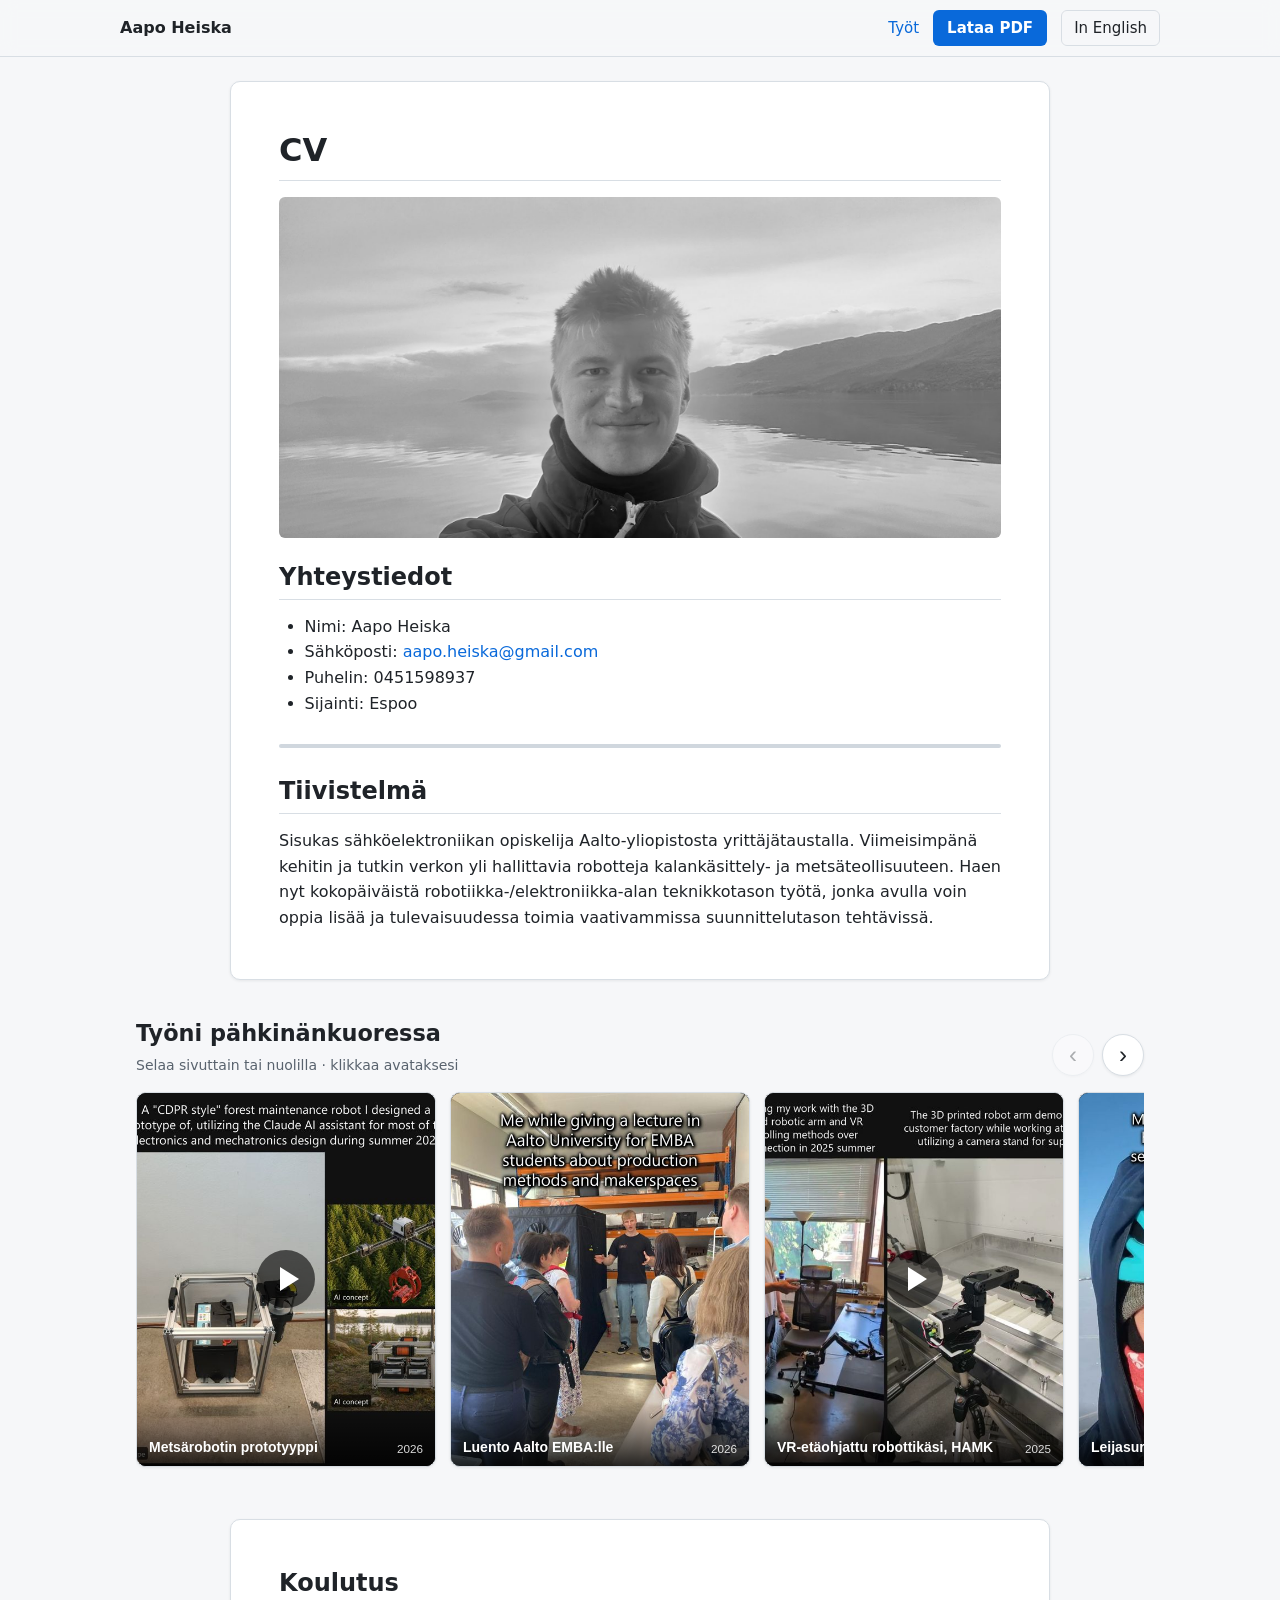
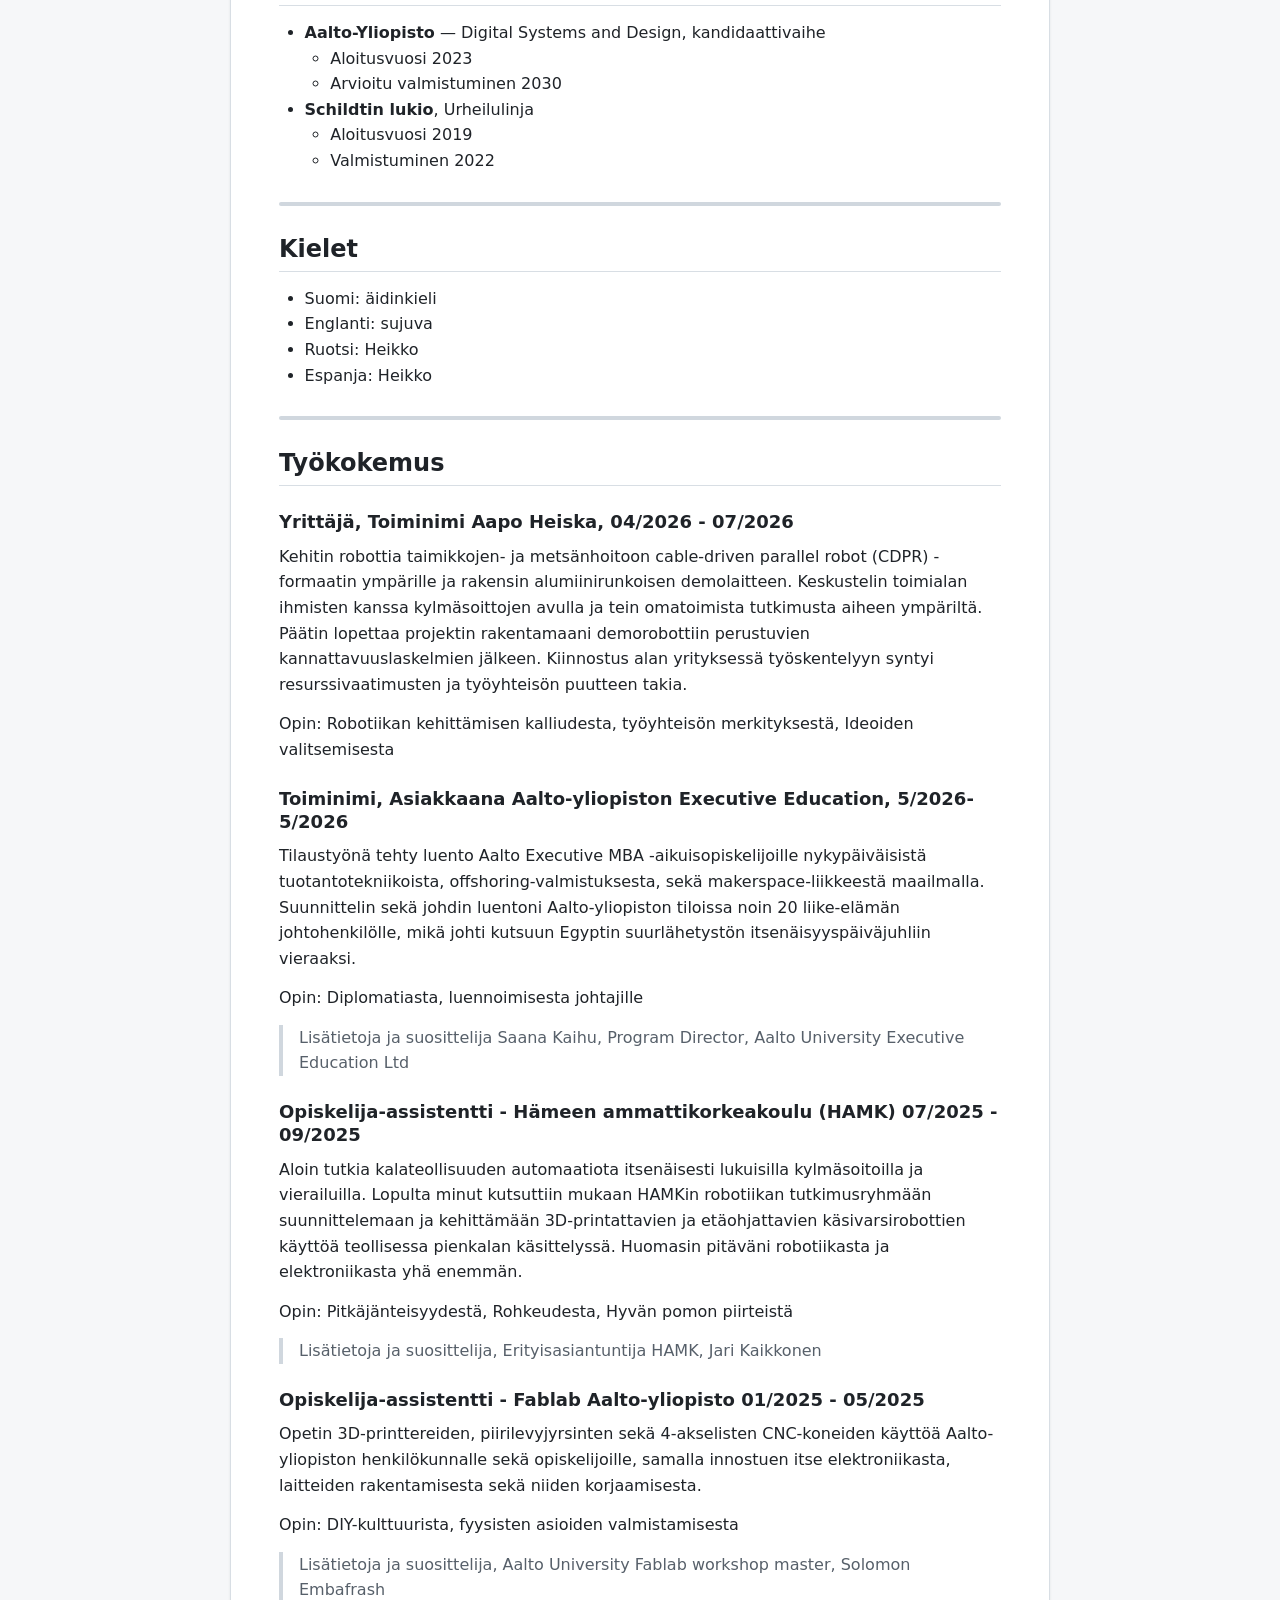
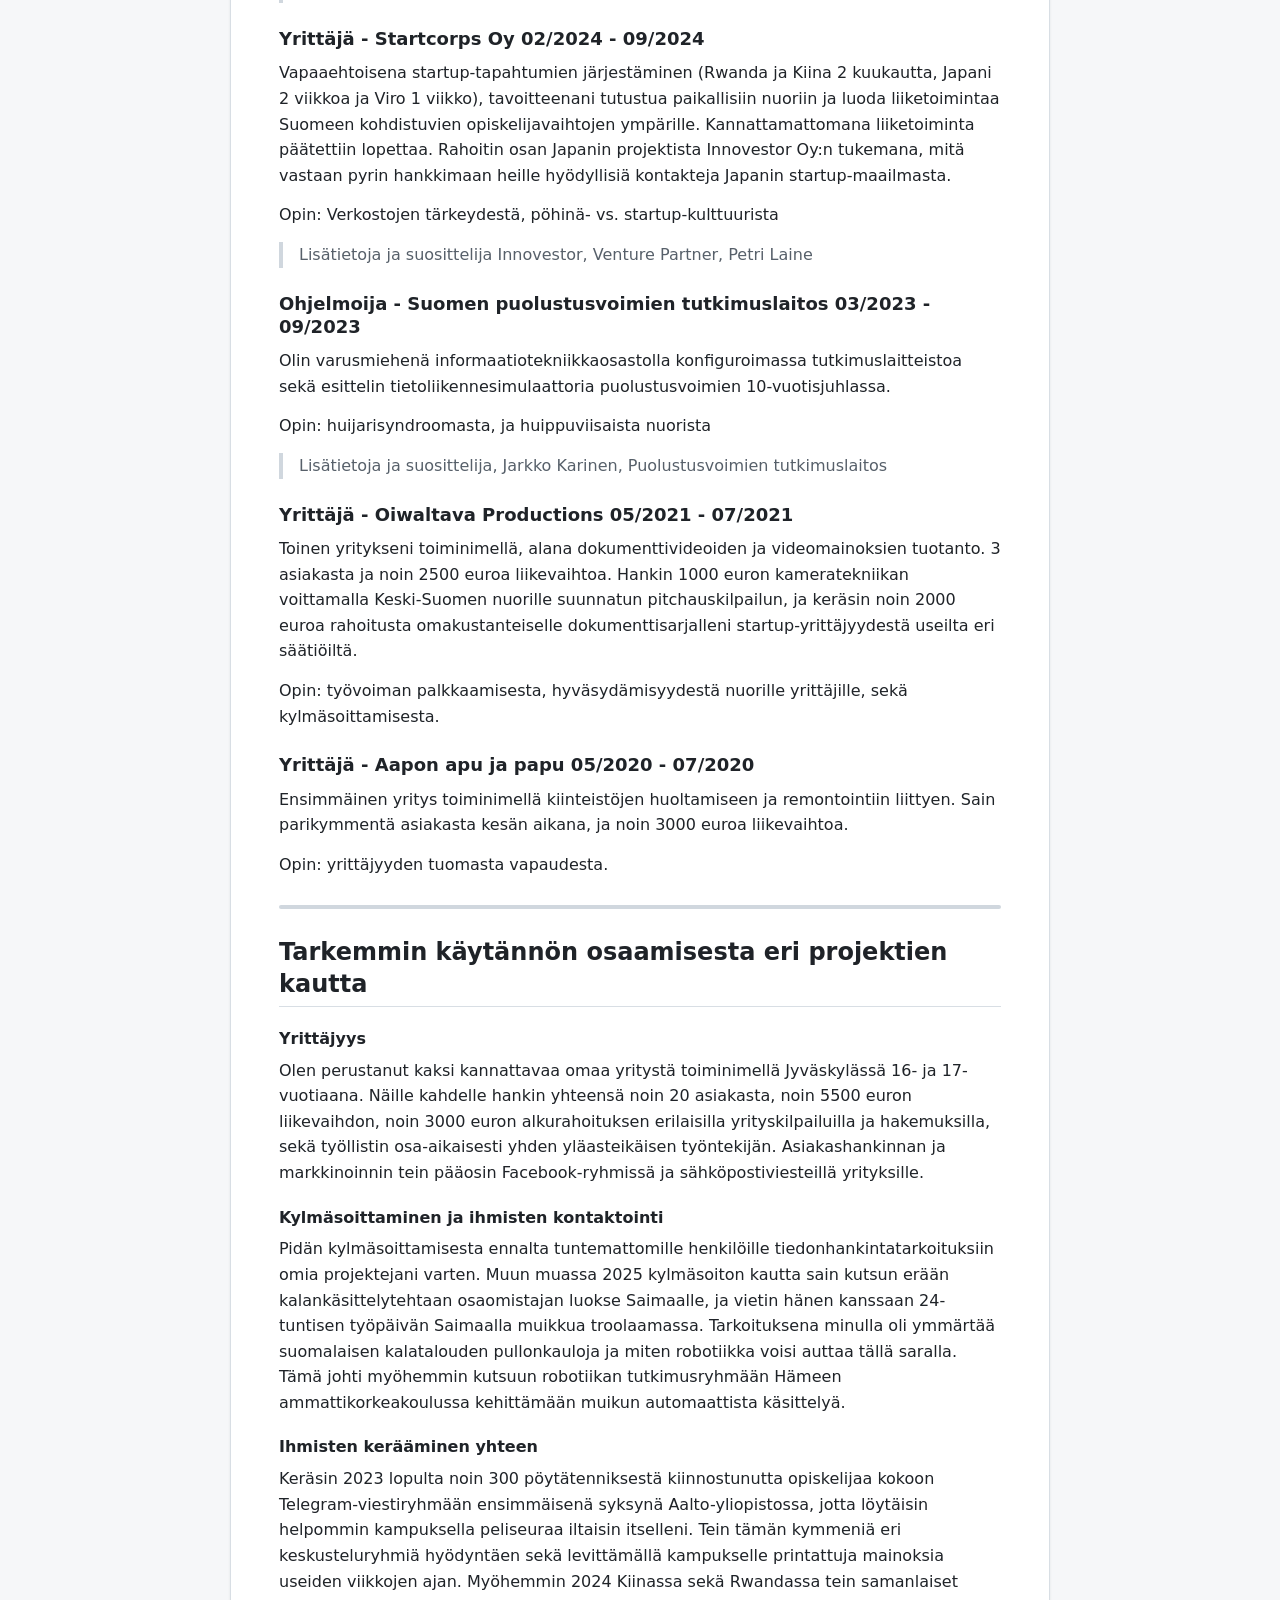
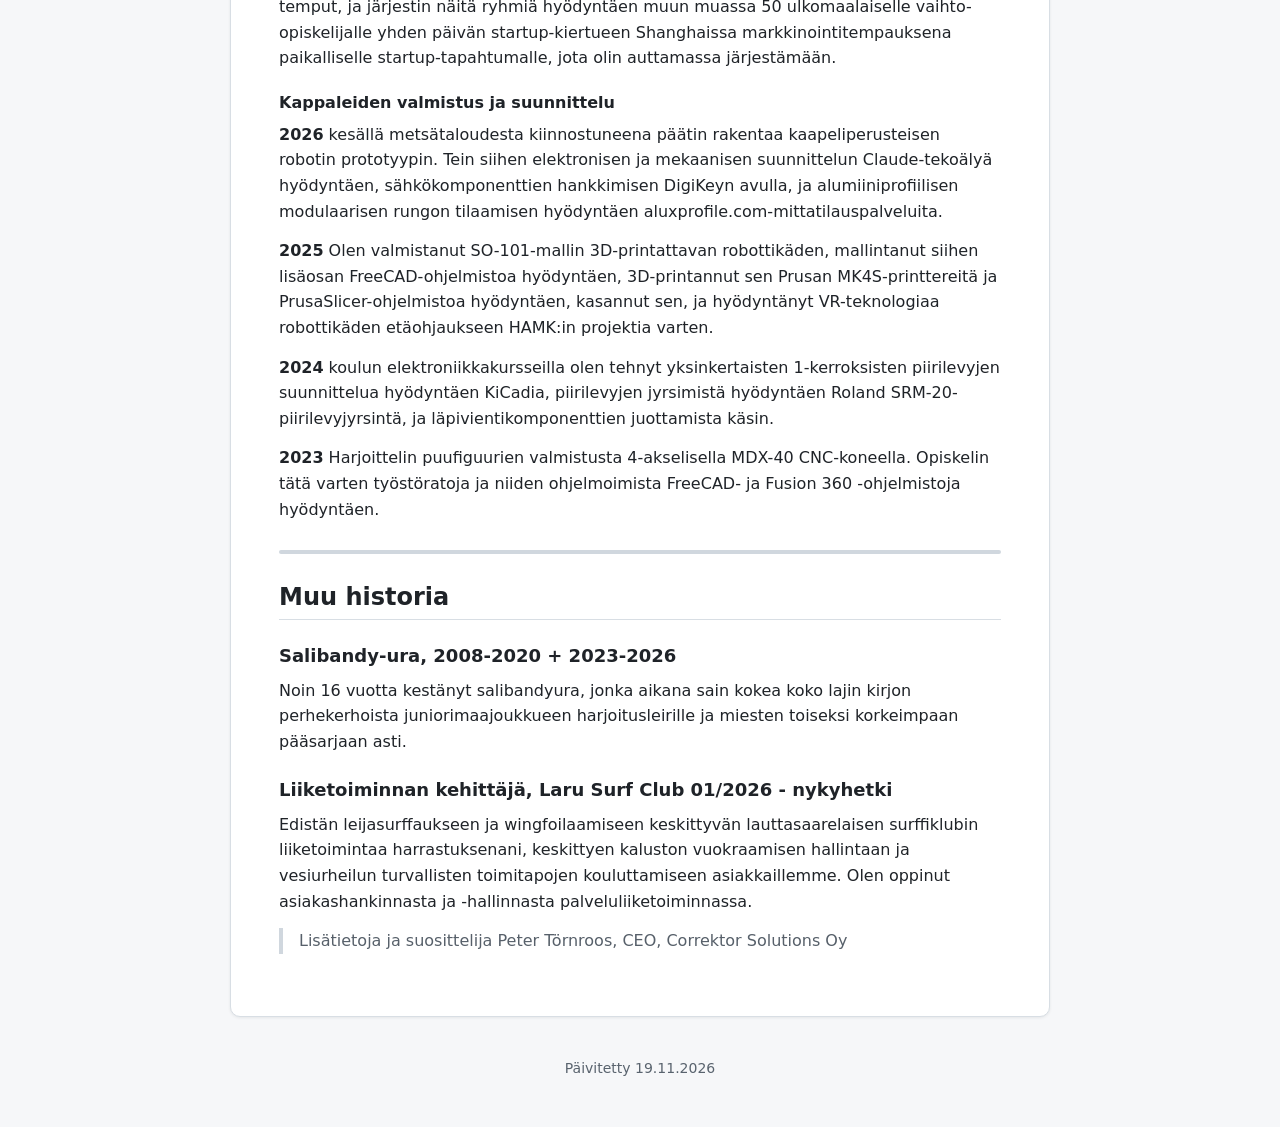
==== fi.html @ 1ff534ab "Update CV 2026-11-19 10:09" ====
<!doctype html>
<html lang="fi">
<head>
<meta charset="utf-8">
<meta name="viewport" content="width=device-width, initial-scale=1">
<title>Aapo Heiska — CV</title>
<meta name="description" content="Sisukas sähköelektroniikan opiskelija Aalto-yliopistosta yrittäjätaustalla. Viimeisimpänä kehitin ja tutkin verkon yli hallittavia robotteja kalankäsittely- ja metsäteollisuuteen. Haen nyt kokopäiväistä robotiikka-/elektroniikka-alan teknikkotason työtä, jonka avulla voin oppia lisää ja tulevaisuudessa toimia vaativammissa suunnittelutason tehtävissä.">
<link rel="alternate" hreflang="en" href="index.html">
<style>:root {
  --bg: #f6f7f9; --paper: #ffffff; --ink: #1f2328; --muted: #59636e; --line: #d8dee4;
  --rule: #d0d7de; --accent: #0969da; --accent-ink: #ffffff; --quote: #57606a; --shadow: 0 1px 3px rgba(31,35,40,.08);
  color-scheme: light;
}
* { box-sizing: border-box; }
html { scroll-behavior: smooth; scroll-padding-top: 72px; }
body { margin: 0; background: var(--bg); color: var(--ink); font: 16px/1.6 "Segoe UI", system-ui, -apple-system, Roboto, "Open Sans", sans-serif; }
a { color: var(--accent); text-decoration: none; }
a:hover { text-decoration: underline; }
.muted { color: var(--muted); }

/* ---------- top bar */
.topbar { position: sticky; top: 0; z-index: 10; display: flex; align-items: center; justify-content: space-between; gap: 12px;
  padding: 10px max(16px, calc((100% - 1040px) / 2)); background: color-mix(in srgb, var(--bg) 88%, transparent);
  backdrop-filter: blur(8px); border-bottom: 1px solid var(--line); }
.brand { font-weight: 600; color: var(--ink); white-space: nowrap; }
.topbar nav { display: flex; align-items: center; gap: 14px; font-size: 15px; }
.button { background: var(--accent); color: var(--accent-ink); padding: 6px 14px; border-radius: 6px; font-weight: 600; white-space: nowrap; }
.button:hover { text-decoration: none; filter: brightness(1.08); }
.lang { border: 1px solid var(--line); padding: 5px 12px; border-radius: 6px; color: var(--ink); white-space: nowrap; }

main { max-width: 1040px; margin: 0 auto; padding: 24px 16px 48px; }

/* ---------- CV card (computer) */
.cv { max-width: 820px; margin: 0 auto; background: var(--paper); border: 1px solid var(--line); border-radius: 10px;
  padding: clamp(20px, 5vw, 48px); box-shadow: var(--shadow); }
.cv h1, .cv h2, .cv h3, .cv h4 { font-weight: 600; line-height: 1.3; }
.cv h1 { font-size: 2rem; margin: 0 0 16px; padding-bottom: 8px; border-bottom: 1px solid var(--line); }
.cv h2 { font-size: 1.5rem; margin: 24px 0 14px; padding-bottom: 6px; border-bottom: 1px solid var(--line); }
.cv h2:first-child { margin-top: 0; }
.cv h3 { font-size: 1.125rem; margin: 24px 0 10px; }
.cv h4 { font-size: 1rem; margin: 22px 0 8px; }
.cv p { margin: 0 0 14px; }
.cv > p:last-child { margin-bottom: 0; }
.cv hr { border: 0; height: 4px; background: var(--rule); margin: 28px 0; border-radius: 2px; }
.cv ul, .acc ul { margin: 0 0 14px; padding-left: 1.6em; }
.cv ul ul, .acc ul ul { list-style: circle; margin: 0; }
.cv blockquote, .acc blockquote { margin: 0 0 14px; padding: 0 1em; color: var(--quote); border-left: 4px solid var(--rule); }
.portrait { width: 100%; height: auto; display: block; border-radius: 6px; margin: 8px 0 20px; }

/* ---------- work strip */
.work { margin: 36px 0; }
.work-head { display: flex; align-items: flex-end; justify-content: space-between; gap: 12px; margin-bottom: 14px; }
.work h2 { margin: 0; font-size: 1.4rem; font-weight: 600; }
.work-head p { margin: 2px 0 0; font-size: 14px; }
.strip-arrows { display: flex; gap: 8px; }
.strip-arrows button { width: 42px; height: 42px; border-radius: 50%; border: 1px solid var(--line); background: var(--paper);
  color: var(--ink); font-size: 24px; line-height: 1; cursor: pointer; box-shadow: var(--shadow); }
.strip-arrows button:hover:not(:disabled) { border-color: var(--accent); color: var(--accent); }
.strip-arrows button:disabled { opacity: .35; cursor: default; }
.strip { list-style: none; margin: 0; padding: 2px 2px 16px; display: grid; grid-auto-flow: column; grid-auto-columns: 300px;
  gap: 14px; overflow-x: auto; scroll-snap-type: x mandatory; scroll-behavior: smooth; overscroll-behavior-x: contain; scrollbar-width: thin; }
.strip li { scroll-snap-align: start; }
.card { position: relative; display: block; width: 100%; aspect-ratio: 4 / 5; padding: 0; border: 1px solid var(--line); border-radius: 10px;
  overflow: hidden; background: #111; cursor: zoom-in; box-shadow: var(--shadow); }
.card img { width: 100%; height: 100%; object-fit: cover; object-position: center 35%; display: block; transition: transform .3s ease; }
.card:hover img { transform: scale(1.03); }
.card:focus-visible { outline: 3px solid var(--accent); outline-offset: 2px; }
.cap { position: absolute; left: 0; right: 0; bottom: 0; padding: 36px 12px 10px; display: flex; justify-content: space-between; align-items: flex-end;
  gap: 8px; color: #fff; text-align: left; font-size: 14px; line-height: 1.3; background: linear-gradient(transparent, rgba(0,0,0,.82)); }
.cap small { opacity: .85; white-space: nowrap; }
.play { position: absolute; left: 50%; top: 50%; width: 58px; height: 58px; margin: -29px 0 0 -29px; border-radius: 50%; background: rgba(0,0,0,.6); }
.play::after { content: ""; position: absolute; left: 23px; top: 17px; border-style: solid; border-width: 12px 0 12px 19px;
  border-color: transparent transparent transparent #fff; }

/* ---------- phone profile + accordions */
.profile { background: var(--paper); border: 1px solid var(--line); border-radius: 12px; padding: 18px; box-shadow: var(--shadow);
  display: grid; grid-template-columns: 84px 1fr; column-gap: 14px; align-items: center; }
.avatar { width: 84px; height: 84px; border-radius: 50%; object-fit: cover; object-position: 50% 40%; }
.profile h1 { font-size: 1.45rem; margin: 0; font-weight: 600; line-height: 1.2; }
.role { color: var(--muted); font-size: 14px; margin-top: 2px; }
.profile p { grid-column: 1 / -1; margin: 14px 0 0; font-size: 15px; }
.profile ul { grid-column: 1 / -1; list-style: none; padding: 12px 0 0; margin: 14px 0 0; border-top: 1px solid var(--line); font-size: 14px; }
.profile li { margin: 3px 0; }
.fullcv h2 { font-size: 1.4rem; font-weight: 600; margin: 0 0 12px; }
details { background: var(--paper); border: 1px solid var(--line); border-radius: 10px; margin-bottom: 10px; }
summary { cursor: pointer; padding: 14px 16px; font-weight: 600; font-size: 1.05rem; }
.acc { padding: 0 16px 6px; }
.acc h3 { font-size: 1rem; margin: 18px 0 8px; font-weight: 600; line-height: 1.35; }
.acc h4 { font-size: 1rem; margin: 16px 0 6px; font-weight: 600; }
.acc p { margin: 0 0 12px; }

.only-mobile, .hint-mobile { display: none; }
footer { text-align: center; margin-top: 40px; font-size: 14px; }

/* ---------- viewer */
dialog#viewer { width: 100vw; height: 100dvh; max-width: none; max-height: none; margin: 0; padding: 0; border: 0; background: rgba(8,10,12,.95); color: #fff; overflow: hidden; }
dialog#viewer::backdrop { background: rgba(8,10,12,.95); }
.v-top { position: absolute; top: 0; left: 0; right: 0; height: 56px; display: flex; align-items: center; justify-content: space-between; padding: 0 12px 0 20px; }
.v-count { font-size: 14px; opacity: .8; font-variant-numeric: tabular-nums; }
.v-close { width: 44px; height: 44px; border: 0; border-radius: 50%; background: rgba(255,255,255,.12); color: #fff; font-size: 28px; cursor: pointer; }
.v-close:hover { background: rgba(255,255,255,.25); }
.v-stage { position: absolute; top: 56px; bottom: 84px; left: 150px; right: 150px; display: flex; align-items: center; justify-content: center; }
.v-stage img, .v-stage video { max-width: 100%; max-height: 100%; object-fit: contain; border-radius: 4px; animation: fade .2s ease; }
@keyframes fade { from { opacity: 0; } }
.composite { display: flex; flex-direction: column; background: #111; gap: 0.5%; padding: 0.5%; border-radius: 4px; animation: fade .2s ease; }
.c-header { width: 100%; height: auto; display: block; flex: none; }
.c-body { flex: 1; min-height: 0; display: flex; gap: 0.6%; }
.c-col { display: flex; flex-direction: column; gap: 0.6%; min-width: 0; }
.c-cell { position: relative; min-height: 0; display: flex; flex-direction: column; background: #000; overflow: hidden; }
.c-cap { position: absolute; z-index: 2; left: 0; top: 0; max-width: 100%; padding: .3em .6em; font-size: .85em; line-height: 1.3;
  color: #fff; background: rgba(0,0,0,.65); border-bottom-right-radius: 6px; pointer-events: none; }
.c-media { flex: 1; min-height: 0; width: 100%; height: 100%; object-fit: contain; display: block; }
.v-stage .composite img, .v-stage .composite video { max-width: none; max-height: none; border-radius: 0; animation: none; }
.c-yt { position: relative; overflow: hidden; }
/* the 16:9 player is scaled to cover the whole cell (sizes set in site.js) */
.c-yt iframe, .c-yt > div { position: absolute; left: 50%; top: 50%; transform: translate(-50%, -50%); border: 0; }
.v-nav { position: absolute; top: 50%; transform: translateY(-50%); width: 112px; padding: 6px; border: 1px solid rgba(255,255,255,.18);
  border-radius: 12px; background: rgba(255,255,255,.06); color: #fff; cursor: pointer; display: flex; flex-direction: column; align-items: center; gap: 8px;
  transition: background .15s, border-color .15s, transform .15s; }
.v-nav:hover, .v-nav.flash { background: rgba(255,255,255,.18); border-color: rgba(255,255,255,.5); }
.v-nav.flash { transform: translateY(-50%) scale(1.06); }
.v-prev { left: 18px; } .v-next { right: 18px; }
.v-nav img { width: 100px; height: 72px; object-fit: cover; border-radius: 7px; opacity: .75; }
.v-key { display: inline-grid; place-items: center; min-width: 36px; height: 30px; padding: 0 8px; border-radius: 6px; font-size: 18px;
  background: rgba(255,255,255,.14); border: 1px solid rgba(255,255,255,.35); border-bottom-width: 3px; }
.v-next:not(.seen) .v-key { animation: nudge 1.4s ease-in-out 3; }
@keyframes nudge { 50% { transform: translateX(5px); } }
.v-bottom { position: absolute; left: 0; right: 0; bottom: 0; height: 84px; display: flex; flex-direction: column; align-items: center; justify-content: center; gap: 4px; padding: 0 16px; text-align: center; }
.v-title { font-weight: 600; }
.v-hint { font-size: 13px; opacity: .7; }
.v-hint .swipe { display: none; }

/* ---------- phone */
@media (max-width: 860px) {
  .only-desktop, .hint-desktop, .strip-arrows, .nav-work { display: none; }
  .only-mobile { display: block; }
  .profile.only-mobile { display: grid; }
  .hint-mobile { display: block; }
  main { padding-top: 16px; }
  .work { margin: 24px 0 28px; }
  .strip { grid-auto-columns: 76%; gap: 10px; margin: 0 -16px; padding: 2px 16px 14px; scroll-padding: 0 16px; }
  .v-stage { left: 8px; right: 8px; top: 56px; bottom: 110px; }
  .v-nav { top: auto; bottom: 58px; transform: none; width: auto; flex-direction: row; padding: 4px; border-radius: 10px; }
  .v-nav.flash { transform: scale(1.06); }
  .v-nav img { display: none; }
  .v-prev { left: calc(50% - 64px); } .v-next { right: calc(50% - 64px); left: auto; }
  .v-bottom { height: 56px; }
  .v-hint .keys { display: none; }
  .v-hint .swipe { display: inline; }
}
@media (max-width: 400px) {
  .brand { font-size: 15px; }
  .topbar nav { gap: 8px; font-size: 14px; }
  .button, .lang { padding: 5px 10px; }
}
</style>
</head>
<body>
<header class="topbar">
  <a class="brand" href="#top">Aapo Heiska</a>
  <nav>
    <a class="nav-work" href="#work">Työt</a>
    <a class="button" href="pdf/cv-fi.pdf">Lataa PDF</a>
    <a class="lang" href="index.html" hreflang="en">In English</a>
  </nav>
</header>
<main id="top">
  <article class="cv only-desktop">
<h1 id="cv">CV</h1>
<img class="portrait" src="media/portrait.jpg" alt="Aapo Heiska">
<h2 id="yhteystiedot">Yhteystiedot</h2>
<ul><li>Nimi: Aapo Heiska</li><li>Sähköposti: <a href="mailto:aapo.heiska@gmail.com">aapo.heiska@gmail.com</a></li><li>Puhelin: 0451598937</li><li>Sijainti: Espoo</li></ul>
<hr>
<h2 id="tiivistelm">Tiivistelmä</h2>
<p>Sisukas sähköelektroniikan opiskelija Aalto-yliopistosta yrittäjätaustalla. Viimeisimpänä kehitin ja tutkin verkon yli hallittavia robotteja kalankäsittely- ja metsäteollisuuteen. Haen nyt kokopäiväistä robotiikka-/elektroniikka-alan teknikkotason työtä, jonka avulla voin oppia lisää ja tulevaisuudessa toimia vaativammissa suunnittelutason tehtävissä.</p>

  </article>
  <aside class="profile only-mobile">
    <img class="avatar" src="media/portrait.jpg" alt="Aapo Heiska">
    <div><h1>Aapo Heiska</h1><div class="role">Elektroniikka & robotiikka · Aalto-yliopisto</div></div>
    <p>Sisukas sähköelektroniikan opiskelija Aalto-yliopistosta yrittäjätaustalla. Viimeisimpänä kehitin ja tutkin verkon yli hallittavia robotteja kalankäsittely- ja metsäteollisuuteen. Haen nyt kokopäiväistä robotiikka-/elektroniikka-alan teknikkotason työtä, jonka avulla voin oppia lisää ja tulevaisuudessa toimia vaativammissa suunnittelutason tehtävissä.</p>
    <ul><li>Nimi: Aapo Heiska</li><li>Sähköposti: <a href="mailto:aapo.heiska@gmail.com">aapo.heiska@gmail.com</a></li><li>Puhelin: 0451598937</li><li>Sijainti: Espoo</li></ul>
  </aside>

<section id="work" class="work" aria-labelledby="work-title">
  <div class="work-head">
    <div>
      <h2 id="work-title">Työni pähkinänkuoressa</h2>
      <p class="muted hint-desktop">Selaa sivuttain tai nuolilla · klikkaa avataksesi</p>
      <p class="muted hint-mobile">Pyyhkäise sivuttain · napauta avataksesi</p>
    </div>
    <div class="strip-arrows">
      <button type="button" class="strip-prev" aria-label="Edellinen">‹</button>
      <button type="button" class="strip-next" aria-label="Seuraava">›</button>
    </div>
  </div>
  <ul class="strip"><li><button class="card" type="button" data-index="0" aria-label="Metsärobotin prototyyppi"><img src="media/part-forest-robot-card-thumb.jpg" alt="" loading="lazy"><span class="play" aria-hidden="true"></span><span class="cap"><b>Metsärobotin prototyyppi</b><small>2026</small></span></button></li><li><button class="card" type="button" data-index="1" aria-label="Luento Aalto EMBA:lle"><img src="media/aalto-emba-lecture-thumb.jpg" alt="" loading="lazy"><span class="cap"><b>Luento Aalto EMBA:lle</b><small>2026</small></span></button></li><li><button class="card" type="button" data-index="2" aria-label="VR-etäohjattu robottikäsi, HAMK"><img src="media/robot-arm-vr-and-hamk-demo-thumb.jpg" alt="" loading="lazy"><span class="play" aria-hidden="true"></span><span class="cap"><b>VR-etäohjattu robottikäsi, HAMK</b><small>2025</small></span></button></li><li><button class="card" type="button" data-index="3" aria-label="Leijasurffausta jäisellä Itämerellä"><img src="media/kitesurfing-frozen-baltic-sea-thumb.jpg" alt="" loading="lazy"><span class="play" aria-hidden="true"></span><span class="cap"><b>Leijasurffausta jäisellä Itämerellä</b><small>2026</small></span></button></li><li><button class="card" type="button" data-index="4" aria-label="Verkostoitumassa Virossa"><img src="media/estonia-networking-and-unicorn-night-thumb.jpg" alt="" loading="lazy"><span class="play" aria-hidden="true"></span><span class="cap"><b>Verkostoitumassa Virossa</b><small>2024</small></span></button></li><li><button class="card" type="button" data-index="5" aria-label="Startup-tapahtumia Ruandassa"><img src="media/rwanda-entrepreneurship-collage-thumb.jpg" alt="" loading="lazy"><span class="play" aria-hidden="true"></span><span class="cap"><b>Startup-tapahtumia Ruandassa</b><small>2024</small></span></button></li><li><button class="card" type="button" data-index="6" aria-label="Startup-kiertue Shanghaissa"><img src="media/china-startup-tour-and-s-tron-2024-thumb.jpg" alt="" loading="lazy"><span class="play" aria-hidden="true"></span><span class="cap"><b>Startup-kiertue Shanghaissa</b><small>2024</small></span></button></li><li><button class="card" type="button" data-index="7" aria-label="Salibandyura"><img src="media/floorball-career-collage-thumb.jpg" alt="" loading="lazy"><span class="play" aria-hidden="true"></span><span class="cap"><b>Salibandyura</b><small>2008–2026</small></span></button></li><li><button class="card" type="button" data-index="8" aria-label="Takeoff Tokyo, Japani"><img src="media/takeoff-tokyo-japan-collage-thumb.jpg" alt="" loading="lazy"><span class="cap"><b>Takeoff Tokyo, Japani</b><small>2024</small></span></button></li><li><button class="card" type="button" data-index="9" aria-label="Hydrofoil-maston korjaus"><img src="media/hydrofoil-mast-repair-thumb.jpg" alt="" loading="lazy"><span class="cap"><b>Hydrofoil-maston korjaus</b><small>2026</small></span></button></li><li><button class="card" type="button" data-index="10" aria-label="Juoksumaton korjaus"><img src="media/treadmill-fix-side-by-side-thumb.jpg" alt="" loading="lazy"><span class="play" aria-hidden="true"></span><span class="cap"><b>Juoksumaton korjaus</b><small>2025</small></span></button></li><li><button class="card" type="button" data-index="11" aria-label="Piirilevyn suunnittelu ja jyrsintä"><img src="media/pcb-fabrication-collage-thumb.jpg" alt="" loading="lazy"><span class="cap"><b>Piirilevyn suunnittelu ja jyrsintä</b><small>2024</small></span></button></li><li><button class="card" type="button" data-index="12" aria-label="4-akselinen CNC-jyrsintä"><img src="media/cnc-mill-practice-thumb.jpg" alt="" loading="lazy"><span class="play" aria-hidden="true"></span><span class="cap"><b>4-akselinen CNC-jyrsintä</b><small>2023</small></span></button></li><li><button class="card" type="button" data-index="13" aria-label="Linnunpönttö: FreeCAD + CNC"><img src="media/birdhouse-freecad-cnc-collage-thumb.jpg" alt="" loading="lazy"><span class="cap"><b>Linnunpönttö: FreeCAD + CNC</b><small>2023</small></span></button></li><li><button class="card" type="button" data-index="14" aria-label="Startup-dokumenttisarja"><img src="media/startup-videoseries-filming-collage-thumb.jpg" alt="" loading="lazy"><span class="cap"><b>Startup-dokumenttisarja</b><small>2021</small></span></button></li><li><button class="card" type="button" data-index="15" aria-label="Lehtijuttu"><img src="media/newspaper-article-thumb.jpg" alt="" loading="lazy"><span class="cap"><b>Lehtijuttu</b><small>2020</small></span></button></li></ul>
</section>
  <article class="cv only-desktop">

<h2 id="koulutus">Koulutus</h2>
<ul><li><b>Aalto-Yliopisto</b> — Digital Systems and Design, kandidaattivaihe<ul><li>Aloitusvuosi 2023</li><li>Arvioitu valmistuminen 2030</li></ul></li><li><b>Schildtin lukio</b>, Urheilulinja<ul><li>Aloitusvuosi 2019</li><li>Valmistuminen 2022</li></ul></li></ul>
<hr>
<h2 id="kielet">Kielet</h2>
<ul><li>Suomi: äidinkieli</li><li>Englanti: sujuva</li><li>Ruotsi: Heikko</li><li>Espanja: Heikko</li></ul>
<hr>
<h2 id="ty-kokemus">Työkokemus</h2>
<h3 id="yritt-j-toiminimi-aapo-heiska-04-2026-07-2026">Yrittäjä, Toiminimi Aapo Heiska, 04/2026 - 07/2026</h3>
<p>Kehitin robottia taimikkojen- ja metsänhoitoon cable-driven parallel robot (CDPR) -formaatin ympärille ja rakensin alumiinirunkoisen demolaitteen. Keskustelin toimialan ihmisten kanssa kylmäsoittojen avulla ja tein omatoimista tutkimusta aiheen ympäriltä. Päätin lopettaa projektin rakentamaani demorobottiin perustuvien kannattavuuslaskelmien jälkeen. Kiinnostus alan yrityksessä työskentelyyn syntyi resurssivaatimusten ja työyhteisön puutteen takia.</p>
<p>Opin: Robotiikan kehittämisen kalliudesta, työyhteisön merkityksestä, Ideoiden valitsemisesta</p>
<h3 id="toiminimi-asiakkaana-aalto-yliopiston-executive-education-5-2026-5-2026">Toiminimi, Asiakkaana Aalto-yliopiston Executive Education, 5/2026-5/2026</h3>
<p>Tilaustyönä tehty luento Aalto Executive MBA -aikuisopiskelijoille nykypäiväisistä tuotantotekniikoista, offshoring-valmistuksesta, sekä makerspace-liikkeestä maailmalla. Suunnittelin sekä johdin luentoni Aalto-yliopiston tiloissa noin 20 liike-elämän johtohenkilölle, mikä johti kutsuun Egyptin suurlähetystön itsenäisyyspäiväjuhliin vieraaksi.</p>
<p>Opin: Diplomatiasta, luennoimisesta johtajille</p>
<blockquote>Lisätietoja ja suosittelija Saana Kaihu, Program Director, Aalto University Executive Education Ltd</blockquote>
<h3 id="opiskelija-assistentti-h-meen-ammattikorkeakoulu-hamk-07-2025-09-2025">Opiskelija-assistentti - Hämeen ammattikorkeakoulu (HAMK) 07/2025 - 09/2025</h3>
<p>Aloin tutkia kalateollisuuden automaatiota itsenäisesti lukuisilla kylmäsoitoilla ja vierailuilla. Lopulta minut kutsuttiin mukaan HAMKin robotiikan tutkimusryhmään suunnittelemaan ja kehittämään 3D-printattavien ja etäohjattavien käsivarsirobottien käyttöä teollisessa pienkalan käsittelyssä. Huomasin pitäväni robotiikasta ja elektroniikasta yhä enemmän.</p>
<p>Opin: Pitkäjänteisyydestä, Rohkeudesta, Hyvän pomon piirteistä</p>
<blockquote>Lisätietoja ja suosittelija, Erityisasiantuntija HAMK, Jari Kaikkonen</blockquote>
<h3 id="opiskelija-assistentti-fablab-aalto-yliopisto-01-2025-05-2025">Opiskelija-assistentti - Fablab Aalto-yliopisto 01/2025 - 05/2025</h3>
<p>Opetin 3D-printtereiden, piirilevyjyrsinten sekä 4-akselisten CNC-koneiden käyttöä Aalto-yliopiston henkilökunnalle sekä opiskelijoille, samalla innostuen itse elektroniikasta, laitteiden rakentamisesta sekä niiden korjaamisesta.</p>
<p>Opin: DIY-kulttuurista, fyysisten asioiden valmistamisesta</p>
<blockquote>Lisätietoja ja suosittelija, Aalto University Fablab workshop master, Solomon Embafrash</blockquote>
<h3 id="yritt-j-startcorps-oy-02-2024-09-2024">Yrittäjä - Startcorps Oy 02/2024 - 09/2024</h3>
<p>Vapaaehtoisena startup-tapahtumien järjestäminen (Rwanda ja Kiina 2 kuukautta, Japani 2 viikkoa ja Viro 1 viikko), tavoitteenani tutustua paikallisiin nuoriin ja luoda liiketoimintaa Suomeen kohdistuvien opiskelijavaihtojen ympärille. Kannattamattomana liiketoiminta päätettiin lopettaa. Rahoitin osan Japanin projektista Innovestor Oy:n tukemana, mitä vastaan pyrin hankkimaan heille hyödyllisiä kontakteja Japanin startup-maailmasta.</p>
<p>Opin: Verkostojen tärkeydestä, pöhinä- vs. startup-kulttuurista</p>
<blockquote>Lisätietoja ja suosittelija Innovestor, Venture Partner, Petri Laine</blockquote>
<h3 id="ohjelmoija-suomen-puolustusvoimien-tutkimuslaitos-03-2023-09-2023">Ohjelmoija - Suomen puolustusvoimien tutkimuslaitos 03/2023 - 09/2023</h3>
<p>Olin varusmiehenä informaatiotekniikkaosastolla konfiguroimassa tutkimuslaitteistoa sekä esittelin tietoliikennesimulaattoria puolustusvoimien 10-vuotisjuhlassa.</p>
<p>Opin: huijarisyndroomasta, ja huippuviisaista nuorista</p>
<blockquote>Lisätietoja ja suosittelija, Jarkko Karinen, Puolustusvoimien tutkimuslaitos</blockquote>
<h3 id="yritt-j-oiwaltava-productions-05-2021-07-2021">Yrittäjä - Oiwaltava Productions 05/2021 - 07/2021</h3>
<p>Toinen yritykseni toiminimellä, alana dokumenttivideoiden ja videomainoksien tuotanto. 3 asiakasta ja noin 2500 euroa liikevaihtoa. Hankin 1000 euron kameratekniikan voittamalla Keski-Suomen nuorille suunnatun pitchauskilpailun, ja keräsin noin 2000 euroa rahoitusta omakustanteiselle dokumenttisarjalleni startup-yrittäjyydestä useilta eri säätiöiltä.</p>
<p>Opin: työvoiman palkkaamisesta, hyväsydämisyydestä nuorille yrittäjille, sekä kylmäsoittamisesta.</p>
<h3 id="yritt-j-aapon-apu-ja-papu-05-2020-07-2020">Yrittäjä - Aapon apu ja papu 05/2020 - 07/2020</h3>
<p>Ensimmäinen yritys toiminimellä kiinteistöjen huoltamiseen ja remontointiin liittyen. Sain parikymmentä asiakasta kesän aikana, ja noin 3000 euroa liikevaihtoa.</p>
<p>Opin: yrittäjyyden tuomasta vapaudesta.</p>
<hr>
<h2 id="tarkemmin-k-yt-nn-n-osaamisesta-eri-projektien-kautta">Tarkemmin käytännön osaamisesta eri projektien kautta</h2>
<h4 id="yritt-jyys">Yrittäjyys</h4>
<p>Olen perustanut kaksi kannattavaa omaa yritystä toiminimellä Jyväskylässä 16- ja 17-vuotiaana. Näille kahdelle hankin yhteensä noin 20 asiakasta, noin 5500 euron liikevaihdon, noin 3000 euron alkurahoituksen erilaisilla yrityskilpailuilla ja hakemuksilla, sekä työllistin osa-aikaisesti yhden yläasteikäisen työntekijän. Asiakashankinnan ja markkinoinnin tein pääosin Facebook-ryhmissä ja sähköpostiviesteillä yrityksille.</p>
<h4 id="kylm-soittaminen-ja-ihmisten-kontaktointi">Kylmäsoittaminen ja ihmisten kontaktointi</h4>
<p>Pidän kylmäsoittamisesta ennalta tuntemattomille henkilöille tiedonhankintatarkoituksiin omia projektejani varten. Muun muassa 2025 kylmäsoiton kautta sain kutsun erään kalankäsittelytehtaan osaomistajan luokse Saimaalle, ja vietin hänen kanssaan 24-tuntisen työpäivän Saimaalla muikkua troolaamassa. Tarkoituksena minulla oli ymmärtää suomalaisen kalatalouden pullonkauloja ja miten robotiikka voisi auttaa tällä saralla. Tämä johti myöhemmin kutsuun robotiikan tutkimusryhmään Hämeen ammattikorkeakoulussa kehittämään muikun automaattista käsittelyä.</p>
<h4 id="ihmisten-ker-minen-yhteen">Ihmisten kerääminen yhteen</h4>
<p>Keräsin 2023 lopulta noin 300 pöytätenniksestä kiinnostunutta opiskelijaa kokoon Telegram-viestiryhmään ensimmäisenä syksynä Aalto-yliopistossa, jotta löytäisin helpommin kampuksella peliseuraa iltaisin itselleni. Tein tämän kymmeniä eri keskusteluryhmiä hyödyntäen sekä levittämällä kampukselle printattuja mainoksia useiden viikkojen ajan. Myöhemmin 2024 Kiinassa sekä Rwandassa tein samanlaiset temput, ja järjestin näitä ryhmiä hyödyntäen muun muassa 50 ulkomaalaiselle vaihto-opiskelijalle yhden päivän startup-kiertueen Shanghaissa markkinointitempauksena paikalliselle startup-tapahtumalle, jota olin auttamassa järjestämään.</p>
<h4 id="kappaleiden-valmistus-ja-suunnittelu">Kappaleiden valmistus ja suunnittelu</h4>
<p><b>2026</b> kesällä metsätaloudesta kiinnostuneena päätin rakentaa kaapeliperusteisen robotin prototyypin. Tein siihen elektronisen ja mekaanisen suunnittelun Claude-tekoälyä hyödyntäen, sähkökomponenttien hankkimisen DigiKeyn avulla, ja alumiiniprofiilisen modulaarisen rungon tilaamisen hyödyntäen aluxprofile.com-mittatilauspalveluita.</p>
<p><b>2025</b> Olen valmistanut SO-101-mallin 3D-printattavan robottikäden, mallintanut siihen lisäosan FreeCAD-ohjelmistoa hyödyntäen, 3D-printannut sen Prusan MK4S-printtereitä ja PrusaSlicer-ohjelmistoa hyödyntäen, kasannut sen, ja hyödyntänyt VR-teknologiaa robottikäden etäohjaukseen HAMK:in projektia varten.</p>
<p><b>2024</b> koulun elektroniikkakursseilla olen tehnyt yksinkertaisten 1-kerroksisten piirilevyjen suunnittelua hyödyntäen KiCadia, piirilevyjen jyrsimistä hyödyntäen Roland SRM-20-piirilevyjyrsintä, ja läpivientikomponenttien juottamista käsin.</p>
<p><b>2023</b> Harjoittelin puufiguurien valmistusta 4-akselisella MDX-40 CNC-koneella. Opiskelin tätä varten työstöratoja ja niiden ohjelmoimista FreeCAD- ja Fusion 360 -ohjelmistoja hyödyntäen.</p>
<hr>
<h2 id="muu-historia">Muu historia</h2>
<h3 id="salibandy-ura-2008-2020-2023-2026">Salibandy-ura, 2008-2020 + 2023-2026</h3>
<p>Noin 16 vuotta kestänyt salibandyura, jonka aikana sain kokea koko lajin kirjon perhekerhoista juniorimaajoukkueen harjoitusleirille ja miesten toiseksi korkeimpaan pääsarjaan asti.</p>
<h3 id="liiketoiminnan-kehitt-j-laru-surf-club-01-2026-nykyhetki">Liiketoiminnan kehittäjä, Laru Surf Club 01/2026 - nykyhetki</h3>
<p>Edistän leijasurffaukseen ja wingfoilaamiseen keskittyvän lauttasaarelaisen surffiklubin liiketoimintaa harrastuksenani, keskittyen kaluston vuokraamisen hallintaan ja vesiurheilun turvallisten toimitapojen kouluttamiseen asiakkaillemme. Olen oppinut asiakashankinnasta ja -hallinnasta palveluliiketoiminnassa.</p>
<blockquote>Lisätietoja ja suosittelija Peter Törnroos, CEO, Correktor Solutions Oy</blockquote>
  </article>
  <section class="fullcv only-mobile">
    <h2>Koko CV</h2>
    <details><summary>Koulutus</summary><div class="acc"><ul><li><b>Aalto-Yliopisto</b> — Digital Systems and Design, kandidaattivaihe<ul><li>Aloitusvuosi 2023</li><li>Arvioitu valmistuminen 2030</li></ul></li><li><b>Schildtin lukio</b>, Urheilulinja<ul><li>Aloitusvuosi 2019</li><li>Valmistuminen 2022</li></ul></li></ul></div></details><details><summary>Kielet</summary><div class="acc"><ul><li>Suomi: äidinkieli</li><li>Englanti: sujuva</li><li>Ruotsi: Heikko</li><li>Espanja: Heikko</li></ul></div></details><details><summary>Työkokemus</summary><div class="acc"><h3 id="yritt-j-toiminimi-aapo-heiska-04-2026-07-2026">Yrittäjä, Toiminimi Aapo Heiska, 04/2026 - 07/2026</h3>
<p>Kehitin robottia taimikkojen- ja metsänhoitoon cable-driven parallel robot (CDPR) -formaatin ympärille ja rakensin alumiinirunkoisen demolaitteen. Keskustelin toimialan ihmisten kanssa kylmäsoittojen avulla ja tein omatoimista tutkimusta aiheen ympäriltä. Päätin lopettaa projektin rakentamaani demorobottiin perustuvien kannattavuuslaskelmien jälkeen. Kiinnostus alan yrityksessä työskentelyyn syntyi resurssivaatimusten ja työyhteisön puutteen takia.</p>
<p>Opin: Robotiikan kehittämisen kalliudesta, työyhteisön merkityksestä, Ideoiden valitsemisesta</p>
<h3 id="toiminimi-asiakkaana-aalto-yliopiston-executive-education-5-2026-5-2026">Toiminimi, Asiakkaana Aalto-yliopiston Executive Education, 5/2026-5/2026</h3>
<p>Tilaustyönä tehty luento Aalto Executive MBA -aikuisopiskelijoille nykypäiväisistä tuotantotekniikoista, offshoring-valmistuksesta, sekä makerspace-liikkeestä maailmalla. Suunnittelin sekä johdin luentoni Aalto-yliopiston tiloissa noin 20 liike-elämän johtohenkilölle, mikä johti kutsuun Egyptin suurlähetystön itsenäisyyspäiväjuhliin vieraaksi.</p>
<p>Opin: Diplomatiasta, luennoimisesta johtajille</p>
<blockquote>Lisätietoja ja suosittelija Saana Kaihu, Program Director, Aalto University Executive Education Ltd</blockquote>
<h3 id="opiskelija-assistentti-h-meen-ammattikorkeakoulu-hamk-07-2025-09-2025">Opiskelija-assistentti - Hämeen ammattikorkeakoulu (HAMK) 07/2025 - 09/2025</h3>
<p>Aloin tutkia kalateollisuuden automaatiota itsenäisesti lukuisilla kylmäsoitoilla ja vierailuilla. Lopulta minut kutsuttiin mukaan HAMKin robotiikan tutkimusryhmään suunnittelemaan ja kehittämään 3D-printattavien ja etäohjattavien käsivarsirobottien käyttöä teollisessa pienkalan käsittelyssä. Huomasin pitäväni robotiikasta ja elektroniikasta yhä enemmän.</p>
<p>Opin: Pitkäjänteisyydestä, Rohkeudesta, Hyvän pomon piirteistä</p>
<blockquote>Lisätietoja ja suosittelija, Erityisasiantuntija HAMK, Jari Kaikkonen</blockquote>
<h3 id="opiskelija-assistentti-fablab-aalto-yliopisto-01-2025-05-2025">Opiskelija-assistentti - Fablab Aalto-yliopisto 01/2025 - 05/2025</h3>
<p>Opetin 3D-printtereiden, piirilevyjyrsinten sekä 4-akselisten CNC-koneiden käyttöä Aalto-yliopiston henkilökunnalle sekä opiskelijoille, samalla innostuen itse elektroniikasta, laitteiden rakentamisesta sekä niiden korjaamisesta.</p>
<p>Opin: DIY-kulttuurista, fyysisten asioiden valmistamisesta</p>
<blockquote>Lisätietoja ja suosittelija, Aalto University Fablab workshop master, Solomon Embafrash</blockquote>
<h3 id="yritt-j-startcorps-oy-02-2024-09-2024">Yrittäjä - Startcorps Oy 02/2024 - 09/2024</h3>
<p>Vapaaehtoisena startup-tapahtumien järjestäminen (Rwanda ja Kiina 2 kuukautta, Japani 2 viikkoa ja Viro 1 viikko), tavoitteenani tutustua paikallisiin nuoriin ja luoda liiketoimintaa Suomeen kohdistuvien opiskelijavaihtojen ympärille. Kannattamattomana liiketoiminta päätettiin lopettaa. Rahoitin osan Japanin projektista Innovestor Oy:n tukemana, mitä vastaan pyrin hankkimaan heille hyödyllisiä kontakteja Japanin startup-maailmasta.</p>
<p>Opin: Verkostojen tärkeydestä, pöhinä- vs. startup-kulttuurista</p>
<blockquote>Lisätietoja ja suosittelija Innovestor, Venture Partner, Petri Laine</blockquote>
<h3 id="ohjelmoija-suomen-puolustusvoimien-tutkimuslaitos-03-2023-09-2023">Ohjelmoija - Suomen puolustusvoimien tutkimuslaitos 03/2023 - 09/2023</h3>
<p>Olin varusmiehenä informaatiotekniikkaosastolla konfiguroimassa tutkimuslaitteistoa sekä esittelin tietoliikennesimulaattoria puolustusvoimien 10-vuotisjuhlassa.</p>
<p>Opin: huijarisyndroomasta, ja huippuviisaista nuorista</p>
<blockquote>Lisätietoja ja suosittelija, Jarkko Karinen, Puolustusvoimien tutkimuslaitos</blockquote>
<h3 id="yritt-j-oiwaltava-productions-05-2021-07-2021">Yrittäjä - Oiwaltava Productions 05/2021 - 07/2021</h3>
<p>Toinen yritykseni toiminimellä, alana dokumenttivideoiden ja videomainoksien tuotanto. 3 asiakasta ja noin 2500 euroa liikevaihtoa. Hankin 1000 euron kameratekniikan voittamalla Keski-Suomen nuorille suunnatun pitchauskilpailun, ja keräsin noin 2000 euroa rahoitusta omakustanteiselle dokumenttisarjalleni startup-yrittäjyydestä useilta eri säätiöiltä.</p>
<p>Opin: työvoiman palkkaamisesta, hyväsydämisyydestä nuorille yrittäjille, sekä kylmäsoittamisesta.</p>
<h3 id="yritt-j-aapon-apu-ja-papu-05-2020-07-2020">Yrittäjä - Aapon apu ja papu 05/2020 - 07/2020</h3>
<p>Ensimmäinen yritys toiminimellä kiinteistöjen huoltamiseen ja remontointiin liittyen. Sain parikymmentä asiakasta kesän aikana, ja noin 3000 euroa liikevaihtoa.</p>
<p>Opin: yrittäjyyden tuomasta vapaudesta.</p></div></details><details><summary>Tarkemmin käytännön osaamisesta eri projektien kautta</summary><div class="acc"><h4 id="yritt-jyys">Yrittäjyys</h4>
<p>Olen perustanut kaksi kannattavaa omaa yritystä toiminimellä Jyväskylässä 16- ja 17-vuotiaana. Näille kahdelle hankin yhteensä noin 20 asiakasta, noin 5500 euron liikevaihdon, noin 3000 euron alkurahoituksen erilaisilla yrityskilpailuilla ja hakemuksilla, sekä työllistin osa-aikaisesti yhden yläasteikäisen työntekijän. Asiakashankinnan ja markkinoinnin tein pääosin Facebook-ryhmissä ja sähköpostiviesteillä yrityksille.</p>
<h4 id="kylm-soittaminen-ja-ihmisten-kontaktointi">Kylmäsoittaminen ja ihmisten kontaktointi</h4>
<p>Pidän kylmäsoittamisesta ennalta tuntemattomille henkilöille tiedonhankintatarkoituksiin omia projektejani varten. Muun muassa 2025 kylmäsoiton kautta sain kutsun erään kalankäsittelytehtaan osaomistajan luokse Saimaalle, ja vietin hänen kanssaan 24-tuntisen työpäivän Saimaalla muikkua troolaamassa. Tarkoituksena minulla oli ymmärtää suomalaisen kalatalouden pullonkauloja ja miten robotiikka voisi auttaa tällä saralla. Tämä johti myöhemmin kutsuun robotiikan tutkimusryhmään Hämeen ammattikorkeakoulussa kehittämään muikun automaattista käsittelyä.</p>
<h4 id="ihmisten-ker-minen-yhteen">Ihmisten kerääminen yhteen</h4>
<p>Keräsin 2023 lopulta noin 300 pöytätenniksestä kiinnostunutta opiskelijaa kokoon Telegram-viestiryhmään ensimmäisenä syksynä Aalto-yliopistossa, jotta löytäisin helpommin kampuksella peliseuraa iltaisin itselleni. Tein tämän kymmeniä eri keskusteluryhmiä hyödyntäen sekä levittämällä kampukselle printattuja mainoksia useiden viikkojen ajan. Myöhemmin 2024 Kiinassa sekä Rwandassa tein samanlaiset temput, ja järjestin näitä ryhmiä hyödyntäen muun muassa 50 ulkomaalaiselle vaihto-opiskelijalle yhden päivän startup-kiertueen Shanghaissa markkinointitempauksena paikalliselle startup-tapahtumalle, jota olin auttamassa järjestämään.</p>
<h4 id="kappaleiden-valmistus-ja-suunnittelu">Kappaleiden valmistus ja suunnittelu</h4>
<p><b>2026</b> kesällä metsätaloudesta kiinnostuneena päätin rakentaa kaapeliperusteisen robotin prototyypin. Tein siihen elektronisen ja mekaanisen suunnittelun Claude-tekoälyä hyödyntäen, sähkökomponenttien hankkimisen DigiKeyn avulla, ja alumiiniprofiilisen modulaarisen rungon tilaamisen hyödyntäen aluxprofile.com-mittatilauspalveluita.</p>
<p><b>2025</b> Olen valmistanut SO-101-mallin 3D-printattavan robottikäden, mallintanut siihen lisäosan FreeCAD-ohjelmistoa hyödyntäen, 3D-printannut sen Prusan MK4S-printtereitä ja PrusaSlicer-ohjelmistoa hyödyntäen, kasannut sen, ja hyödyntänyt VR-teknologiaa robottikäden etäohjaukseen HAMK:in projektia varten.</p>
<p><b>2024</b> koulun elektroniikkakursseilla olen tehnyt yksinkertaisten 1-kerroksisten piirilevyjen suunnittelua hyödyntäen KiCadia, piirilevyjen jyrsimistä hyödyntäen Roland SRM-20-piirilevyjyrsintä, ja läpivientikomponenttien juottamista käsin.</p>
<p><b>2023</b> Harjoittelin puufiguurien valmistusta 4-akselisella MDX-40 CNC-koneella. Opiskelin tätä varten työstöratoja ja niiden ohjelmoimista FreeCAD- ja Fusion 360 -ohjelmistoja hyödyntäen.</p></div></details><details><summary>Muu historia</summary><div class="acc"><h3 id="salibandy-ura-2008-2020-2023-2026">Salibandy-ura, 2008-2020 + 2023-2026</h3>
<p>Noin 16 vuotta kestänyt salibandyura, jonka aikana sain kokea koko lajin kirjon perhekerhoista juniorimaajoukkueen harjoitusleirille ja miesten toiseksi korkeimpaan pääsarjaan asti.</p>
<h3 id="liiketoiminnan-kehitt-j-laru-surf-club-01-2026-nykyhetki">Liiketoiminnan kehittäjä, Laru Surf Club 01/2026 - nykyhetki</h3>
<p>Edistän leijasurffaukseen ja wingfoilaamiseen keskittyvän lauttasaarelaisen surffiklubin liiketoimintaa harrastuksenani, keskittyen kaluston vuokraamisen hallintaan ja vesiurheilun turvallisten toimitapojen kouluttamiseen asiakkaillemme. Olen oppinut asiakashankinnasta ja -hallinnasta palveluliiketoiminnassa.</p>
<blockquote>Lisätietoja ja suosittelija Peter Törnroos, CEO, Correktor Solutions Oy</blockquote></div></details>
  </section>
  <footer class="muted">Päivitetty 19.11.2026</footer>
</main>

<dialog id="viewer" aria-label="Työni pähkinänkuoressa">
  <div class="v-top"><span class="v-count"></span><button class="v-close" type="button" aria-label="Sulje">×</button></div>
  <button class="v-nav v-prev" type="button" aria-label="Edellinen"><img alt=""><span class="v-key">←</span></button>
  <div class="v-stage"></div>
  <button class="v-nav v-next" type="button" aria-label="Seuraava"><img alt=""><span class="v-key">→</span></button>
  <div class="v-bottom"><div class="v-title"></div><div class="v-hint"><span class="keys">Selaa ← → -näppäimillä · Esc sulkee</span><span class="swipe">Pyyhkäise selataksesi</span></div></div>
</dialog>
<script>window.GALLERY = [{"video": true, "src": "media/forest-robot-prototype-collage.jpg", "poster": null, "thumb": "media/part-forest-robot-card-thumb.jpg", "title": "Metsärobotin prototyyppi", "year": "2026", "composite": {"columns": [{"flex": 1, "panels": [{"type": "youtube", "id": "fGdsQT9zmwc", "start": 50, "end": 70, "flex": 1, "caption": "Video: Suomen metsäkeskus – ”Taimikon koneellinen kitkentä” (YouTube)"}, {"type": "image", "flex": 1, "src": "media/part-forest-robot-real-prototype.jpg", "poster": null, "caption": ""}]}, {"flex": 1, "panels": [{"type": "image", "flex": 1, "src": "media/part-forest-robot-ai-concept-1.jpg", "poster": null, "caption": ""}, {"type": "image", "flex": 1, "src": "media/part-forest-robot-ai-concept-2.jpg", "poster": null, "caption": ""}]}], "header": "media/part-forest-robot-title.jpg", "header_ratio": 0.1503, "aspect": 1.017}}, {"video": false, "src": "media/aalto-emba-lecture.jpg", "poster": null, "thumb": "media/aalto-emba-lecture-thumb.jpg", "title": "Luento Aalto EMBA:lle", "year": "2026", "composite": null}, {"video": true, "src": "media/robot-arm-vr-and-hamk-demo.mp4", "poster": "media/robot-arm-vr-and-hamk-demo-poster.jpg", "thumb": "media/robot-arm-vr-and-hamk-demo-thumb.jpg", "title": "VR-etäohjattu robottikäsi, HAMK", "year": "2025", "composite": {"columns": [{"flex": 1, "panels": [{"type": "video", "flex": 1, "src": "media/part-robot-arm-vr-presentation.mp4", "poster": "media/part-robot-arm-vr-presentation-poster.jpg", "caption": ""}, {"type": "youtube", "id": "h_51Ax6QHcA", "start": 0, "end": 20, "flex": 1, "caption": "Video: Juha Piilola – ”Muikunperkuu koneella” (YouTube)"}]}, {"flex": 1, "panels": [{"type": "image", "flex": 1, "src": "media/part-robot-arm-factory-demo.jpg", "poster": null, "caption": ""}]}], "header": null, "header_ratio": null, "aspect": 1.1}}, {"video": true, "src": "media/kitesurfing-frozen-baltic-sea.mp4", "poster": "media/kitesurfing-frozen-baltic-sea-poster.jpg", "thumb": "media/kitesurfing-frozen-baltic-sea-thumb.jpg", "title": "Leijasurffausta jäisellä Itämerellä", "year": "2026", "composite": null}, {"video": true, "src": "media/estonia-networking-and-unicorn-night.mp4", "poster": "media/estonia-networking-and-unicorn-night-poster.jpg", "thumb": "media/estonia-networking-and-unicorn-night-thumb.jpg", "title": "Verkostoitumassa Virossa", "year": "2024", "composite": null}, {"video": true, "src": "media/rwanda-entrepreneurship-collage.mp4", "poster": "media/rwanda-entrepreneurship-collage-poster.jpg", "thumb": "media/rwanda-entrepreneurship-collage-thumb.jpg", "title": "Startup-tapahtumia Ruandassa", "year": "2024", "composite": null}, {"video": true, "src": "media/china-startup-tour-and-s-tron-2024.mp4", "poster": "media/china-startup-tour-and-s-tron-2024-poster.jpg", "thumb": "media/china-startup-tour-and-s-tron-2024-thumb.jpg", "title": "Startup-kiertue Shanghaissa", "year": "2024", "composite": null}, {"video": true, "src": "media/floorball-career-collage.mp4", "poster": "media/floorball-career-collage-poster.jpg", "thumb": "media/floorball-career-collage-thumb.jpg", "title": "Salibandyura", "year": "2008–2026", "composite": null}, {"video": false, "src": "media/takeoff-tokyo-japan-collage.jpg", "poster": null, "thumb": "media/takeoff-tokyo-japan-collage-thumb.jpg", "title": "Takeoff Tokyo, Japani", "year": "2024", "composite": null}, {"video": false, "src": "media/hydrofoil-mast-repair.jpg", "poster": null, "thumb": "media/hydrofoil-mast-repair-thumb.jpg", "title": "Hydrofoil-maston korjaus", "year": "2026", "composite": null}, {"video": true, "src": "media/treadmill-fix-side-by-side.mp4", "poster": "media/treadmill-fix-side-by-side-poster.jpg", "thumb": "media/treadmill-fix-side-by-side-thumb.jpg", "title": "Juoksumaton korjaus", "year": "2025", "composite": null}, {"video": false, "src": "media/pcb-fabrication-collage.jpg", "poster": null, "thumb": "media/pcb-fabrication-collage-thumb.jpg", "title": "Piirilevyn suunnittelu ja jyrsintä", "year": "2024", "composite": null}, {"video": true, "src": "media/cnc-mill-practice.mp4", "poster": "media/cnc-mill-practice-poster.jpg", "thumb": "media/cnc-mill-practice-thumb.jpg", "title": "4-akselinen CNC-jyrsintä", "year": "2023", "composite": null}, {"video": false, "src": "media/birdhouse-freecad-cnc-collage.jpg", "poster": null, "thumb": "media/birdhouse-freecad-cnc-collage-thumb.jpg", "title": "Linnunpönttö: FreeCAD + CNC", "year": "2023", "composite": null}, {"video": false, "src": "media/startup-videoseries-filming-collage.jpg", "poster": null, "thumb": "media/startup-videoseries-filming-collage-thumb.jpg", "title": "Startup-dokumenttisarja", "year": "2021", "composite": null}, {"video": false, "src": "media/newspaper-article.jpg", "poster": null, "thumb": "media/newspaper-article-thumb.jpg", "title": "Lehtijuttu", "year": "2020", "composite": null}];</script>
<script>(() => {
  const items = window.GALLERY || [];

  // ---- work strip arrows (computer)
  const strip = document.querySelector(".strip");
  const prevBtn = document.querySelector(".strip-prev");
  const nextBtn = document.querySelector(".strip-next");
  if (strip && prevBtn && nextBtn) {
    const step = () => Math.max(strip.clientWidth * 0.8, 300);
    const update = () => {
      prevBtn.disabled = strip.scrollLeft <= 2;
      nextBtn.disabled = strip.scrollLeft + strip.clientWidth >= strip.scrollWidth - 2;
    };
    prevBtn.addEventListener("click", () => strip.scrollBy({ left: -step() }));
    nextBtn.addEventListener("click", () => strip.scrollBy({ left: step() }));
    strip.addEventListener("scroll", update, { passive: true });
    window.addEventListener("resize", update);
    update();
  }

  // ---- viewer
  const dialog = document.getElementById("viewer");
  if (!dialog || !items.length) return;
  const stage = dialog.querySelector(".v-stage");
  const count = dialog.querySelector(".v-count");
  const title = dialog.querySelector(".v-title");
  const prev = dialog.querySelector(".v-prev");
  const next = dialog.querySelector(".v-next");
  let current = 0;

  const wrap = (i) => (i + items.length) % items.length;

  // ---- YouTube embeds (loaded only when a collage with one is opened)
  let ytReady = null;
  function loadYouTube() {
    if (!ytReady) {
      ytReady = new Promise((resolve) => {
        window.onYouTubeIframeAPIReady = resolve;
        const s = document.createElement("script");
        s.src = "https://www.youtube.com/iframe_api";
        document.head.append(s);
      });
    }
    return ytReady;
  }

  function youtubePanel(p) {
    const box = document.createElement("div");
    box.className = "c-yt";
    const mount = document.createElement("div");
    box.append(mount);
    loadYouTube().then(() => {
      if (!box.isConnected) return;
      new YT.Player(mount, {
        host: "https://www.youtube-nocookie.com",
        videoId: p.id,
        playerVars: { start: p.start, end: p.end, autoplay: 1, mute: 1, controls: 1, rel: 0, playsinline: 1 },
        events: {
          onReady: (e) => { coverYouTube(box); e.target.mute(); e.target.playVideo(); },
          // loop only the chosen segment
          onStateChange: (e) => { if (e.data === YT.PlayerState.ENDED) { e.target.seekTo(p.start, true); e.target.playVideo(); } },
        },
      });
    });
    return box;
  }

  function compositeEl(comp) {
    const wrapEl = document.createElement("div");
    wrapEl.className = "composite";
    wrapEl.dataset.aspect = comp.aspect;
    if (comp.header) {
      const h = document.createElement("img");
      h.className = "c-header";
      h.src = comp.header;
      h.alt = "";
      wrapEl.append(h);
    }
    const body = document.createElement("div");
    body.className = "c-body";
    for (const col of comp.columns) {
      const c = document.createElement("div");
      c.className = "c-col";
      c.style.flex = col.flex;
      for (const p of col.panels) {
        const cell = document.createElement("div");
        cell.className = "c-cell";
        cell.style.flex = p.flex;
        if (p.caption) {
          const cap = document.createElement("div");
          cap.className = "c-cap";
          cap.textContent = p.caption;
          cell.append(cap);
        }
        let media;
        if (p.type === "youtube") media = youtubePanel(p);
        else if (p.type === "video") {
          media = document.createElement("video");
          Object.assign(media, { src: p.src, poster: p.poster || "", autoplay: true, muted: false, loop: true, controls: true, playsInline: true });
        } else {
          media = document.createElement("img");
          media.src = p.src;
          media.alt = "";
        }
        media.classList.add("c-media");
        cell.append(media);
        c.append(cell);
      }
      body.append(c);
    }
    wrapEl.append(body);
    return wrapEl;
  }

  function fitComposite() {
    const el = stage.querySelector(".composite");
    if (!el) return;
    const ar = Number(el.dataset.aspect);
    const w = Math.min(stage.clientWidth, stage.clientHeight * ar);
    el.style.width = `${w}px`;
    el.style.height = `${w / ar}px`;
    el.style.fontSize = `${Math.max(9, w / 55)}px`;
    el.querySelectorAll(".c-yt").forEach(coverYouTube);
  }

  // scale the 16:9 player so it fills its whole cell (edges are cropped instead of letterboxed)
  function coverYouTube(box) {
    const player = box.firstElementChild;
    if (!player) return;
    const w = Math.max(box.clientWidth, box.clientHeight * 16 / 9);
    player.style.width = `${w}px`;
    player.style.height = `${w * 9 / 16}px`;
  }
  window.addEventListener("resize", fitComposite);

  function show(i) {
    current = wrap(i);
    const it = items[current];
    let el;
    if (it.composite) {
      el = compositeEl(it.composite);
    } else if (it.video) {
      el = document.createElement("video");
      el.src = it.src;
      el.poster = it.poster;
      el.controls = true;
      el.autoplay = true;
      el.playsInline = true;
    } else {
      el = document.createElement("img");
      el.src = it.src;
      el.alt = it.title;
    }
    stage.replaceChildren(el);
    fitComposite();
    count.textContent = `${current + 1} / ${items.length}`;
    title.textContent = it.year ? `${it.title} · ${it.year}` : it.title;
    prev.querySelector("img").src = items[wrap(current - 1)].thumb;
    next.querySelector("img").src = items[wrap(current + 1)].thumb;
    // preload neighbours so browsing feels instant
    [wrap(current + 1), wrap(current - 1)].forEach((n) => { if (!items[n].video) new Image().src = items[n].src; });
  }

  function go(delta) {
    next.classList.add("seen");
    const btn = delta > 0 ? next : prev;
    btn.classList.remove("flash");
    void btn.offsetWidth;
    btn.classList.add("flash");
    setTimeout(() => btn.classList.remove("flash"), 180);
    show(current + delta);
  }

  document.querySelectorAll(".card").forEach((card) =>
    card.addEventListener("click", () => {
      show(Number(card.dataset.index));
      dialog.showModal();
      fitComposite();
      next.focus({ preventScroll: true });
    })
  );
  dialog.querySelector(".v-close").addEventListener("click", () => dialog.close());
  prev.addEventListener("click", () => go(-1));
  next.addEventListener("click", () => go(1));
  dialog.addEventListener("close", () => stage.replaceChildren());
  dialog.addEventListener("click", (e) => { if (e.target === dialog || e.target === stage) dialog.close(); });

  // capture phase so arrow keys browse items instead of seeking the video
  document.addEventListener("keydown", (e) => {
    if (!dialog.open) return;
    if (e.key === "ArrowRight") { e.preventDefault(); e.stopPropagation(); go(1); }
    if (e.key === "ArrowLeft") { e.preventDefault(); e.stopPropagation(); go(-1); }
  }, true);

  let startX = null;
  stage.addEventListener("touchstart", (e) => { startX = e.touches[0].clientX; }, { passive: true });
  stage.addEventListener("touchend", (e) => {
    if (startX === null) return;
    const dx = e.changedTouches[0].clientX - startX;
    if (Math.abs(dx) > 50) go(dx < 0 ? 1 : -1);
    startX = null;
  });
})();
</script>
</body>
</html>
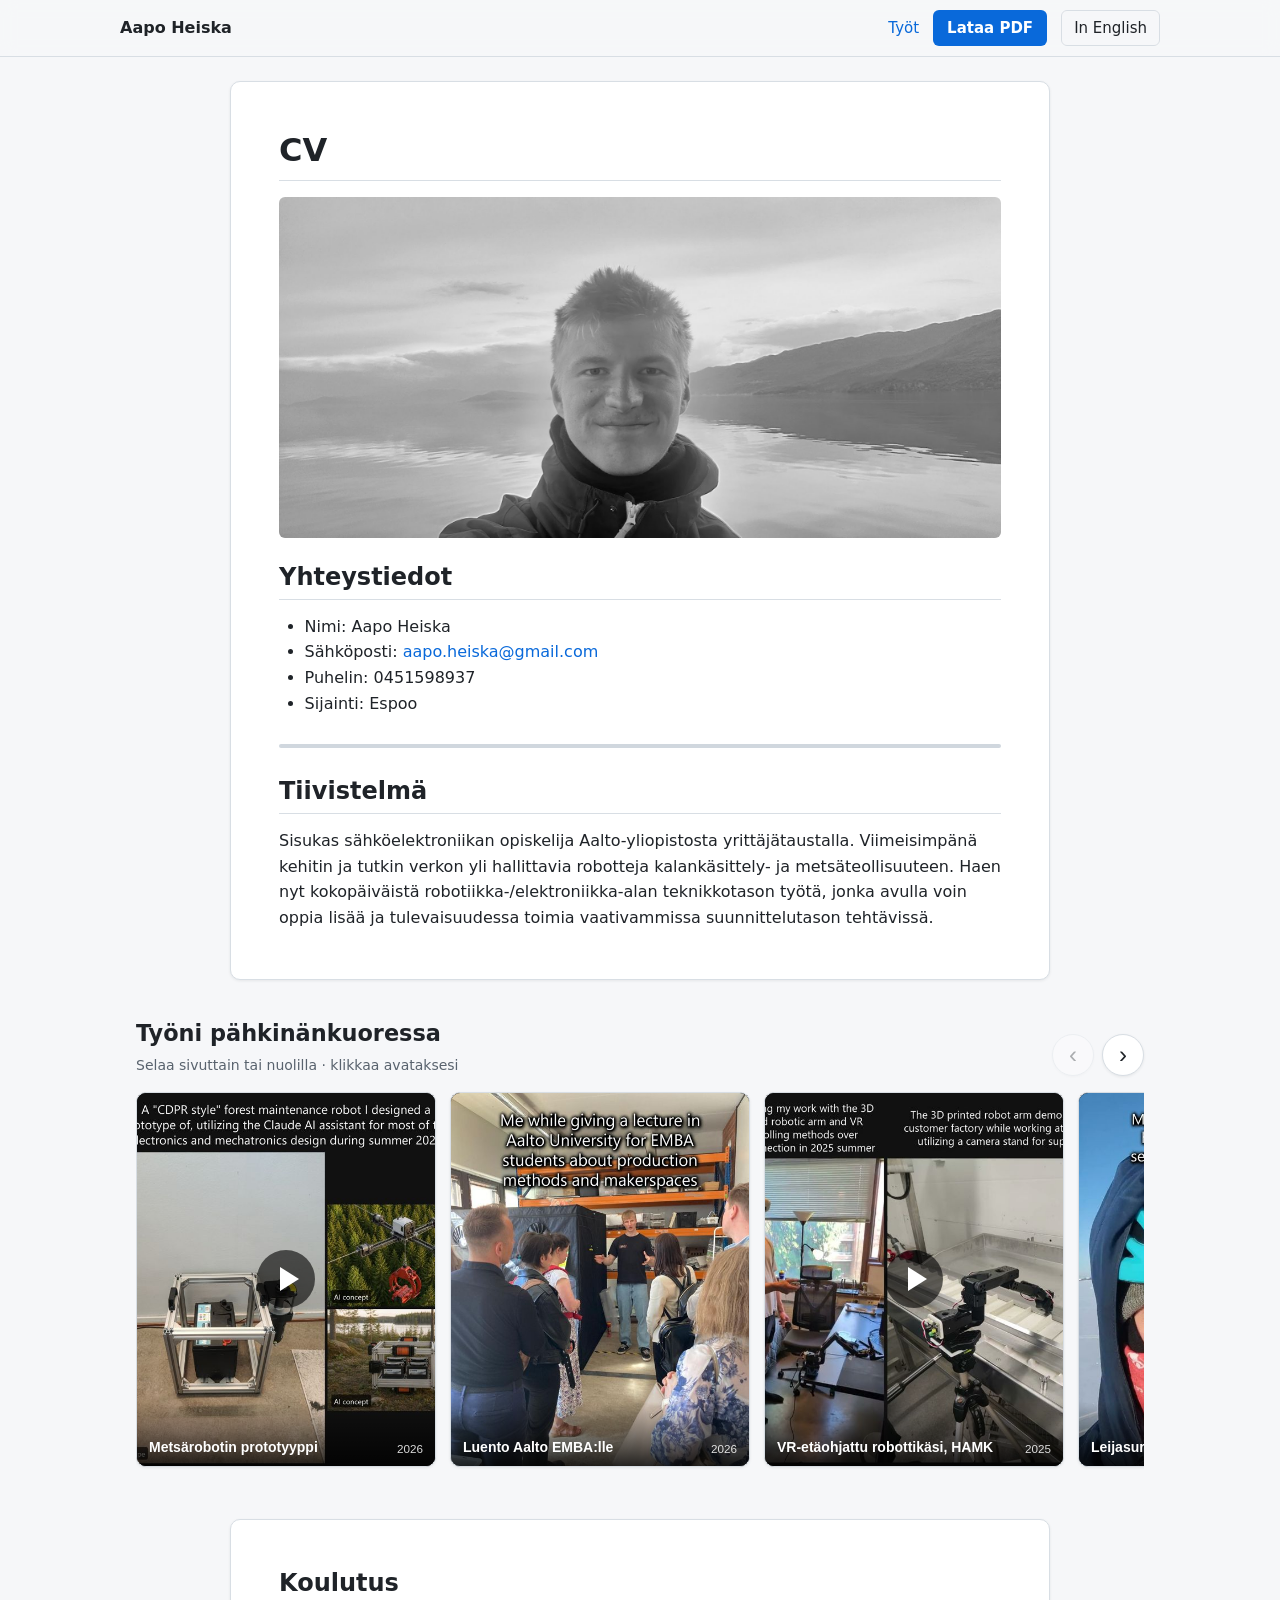
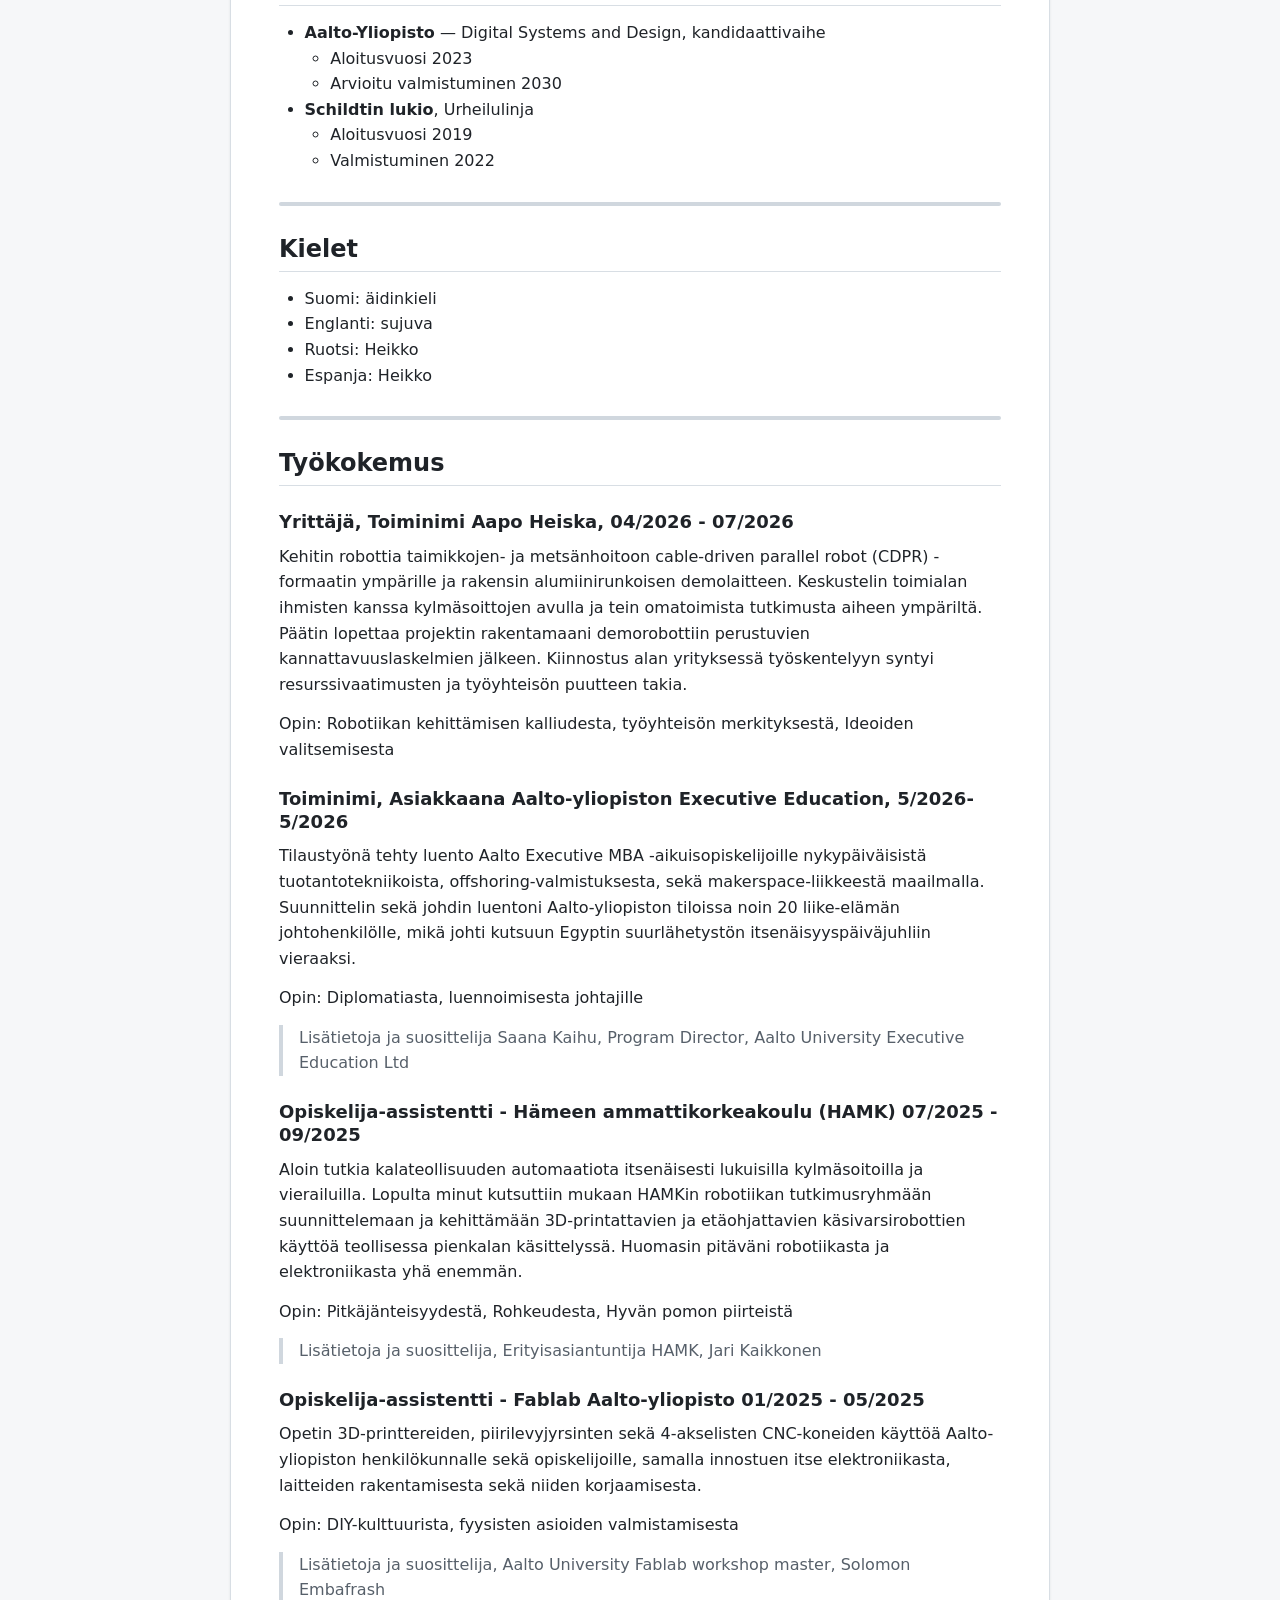
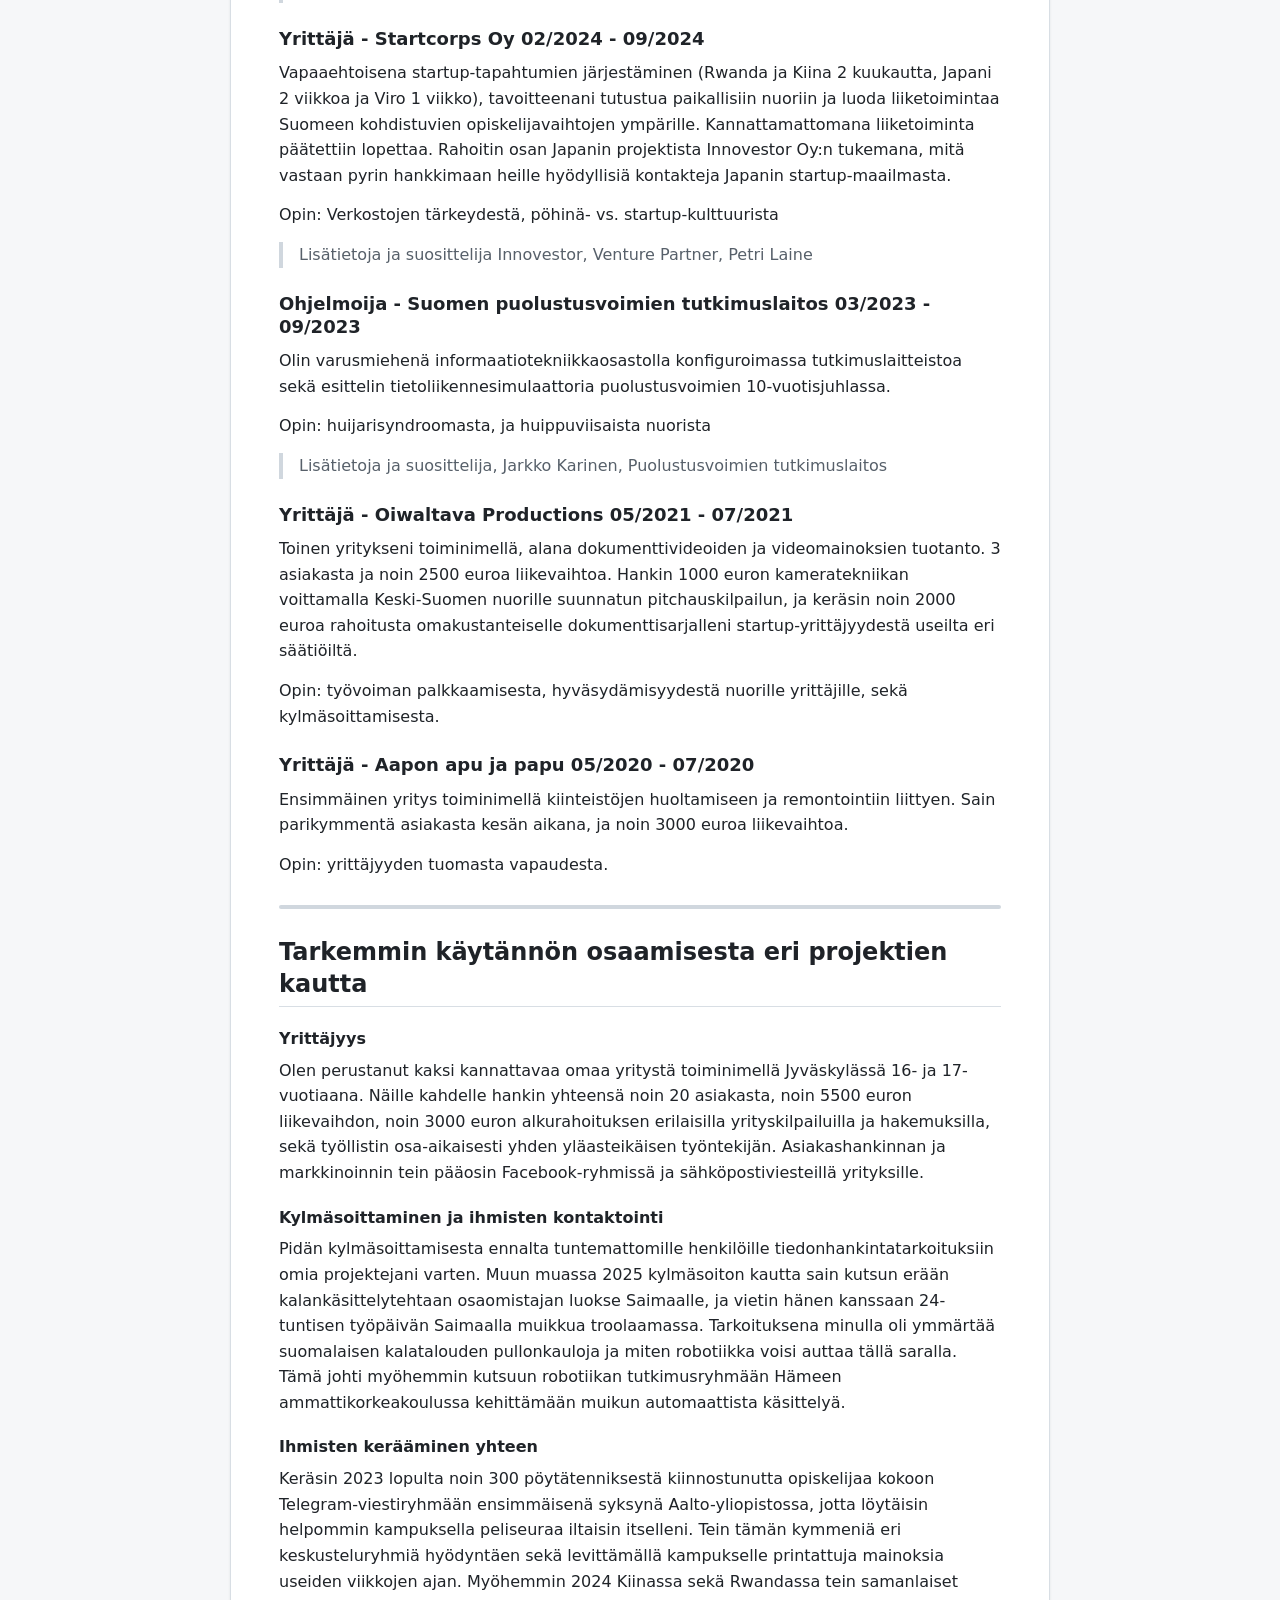
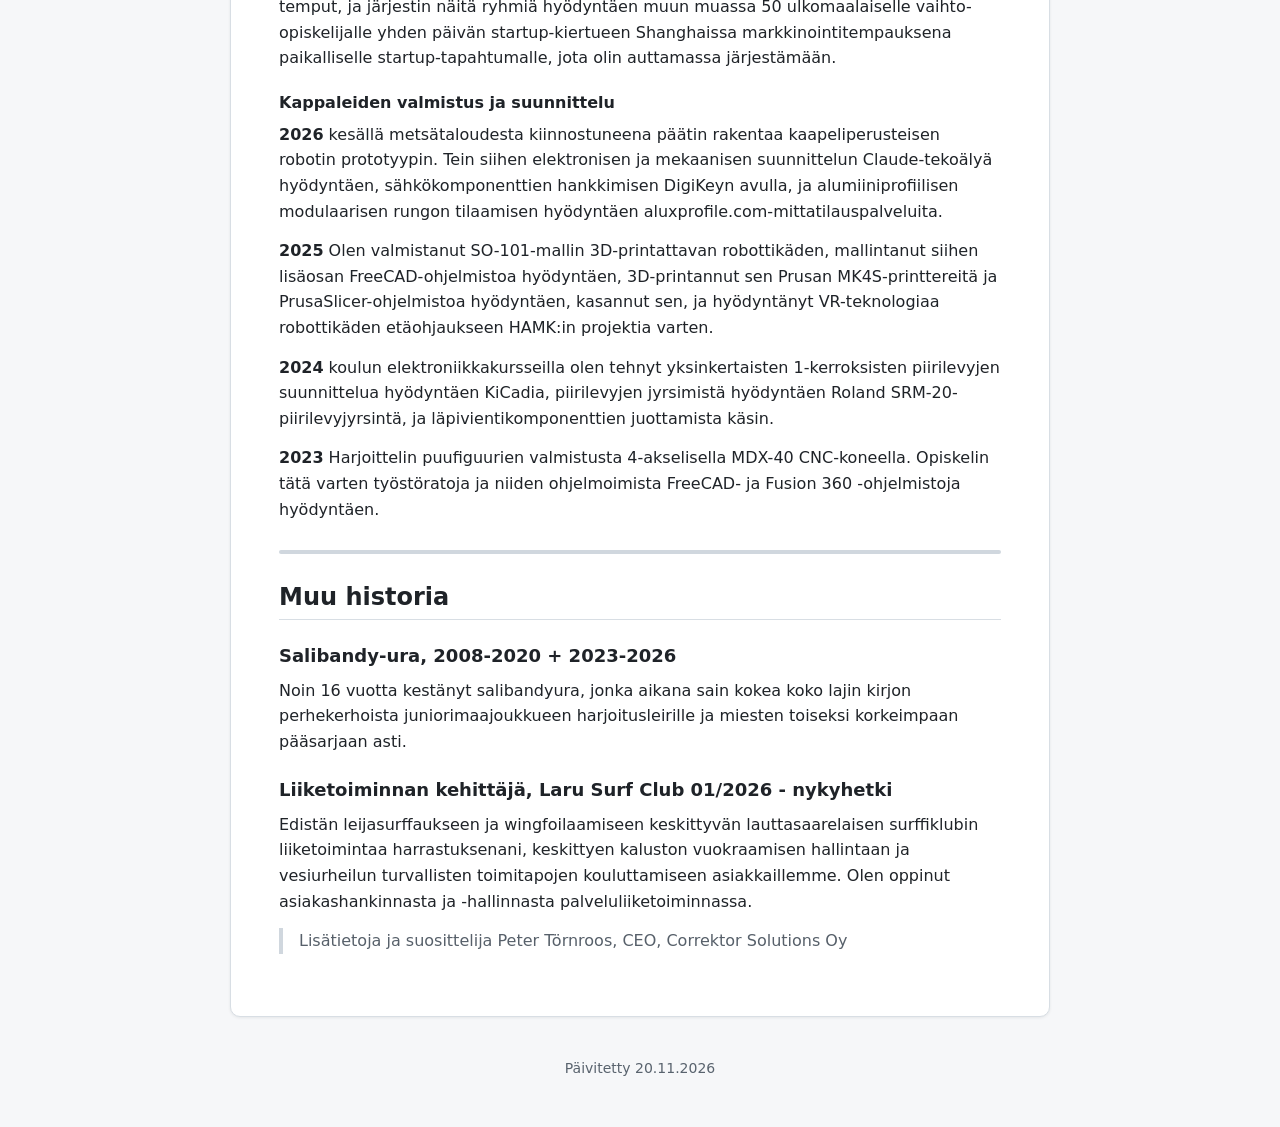
==== commit 76a00a7c: "Update CV 2026-11-20 10:50" ====
--- a/fi.html
+++ b/fi.html
@@ -301,7 +301,7 @@
 <p>Edistän leijasurffaukseen ja wingfoilaamiseen keskittyvän lauttasaarelaisen surffiklubin liiketoimintaa harrastuksenani, keskittyen kaluston vuokraamisen hallintaan ja vesiurheilun turvallisten toimitapojen kouluttamiseen asiakkaillemme. Olen oppinut asiakashankinnasta ja -hallinnasta palveluliiketoiminnassa.</p>
 <blockquote>Lisätietoja ja suosittelija Peter Törnroos, CEO, Correktor Solutions Oy</blockquote></div></details>
   </section>
-  <footer class="muted">Päivitetty 19.11.2026</footer>
+  <footer class="muted">Päivitetty 20.11.2026</footer>
 </main>
 
 <dialog id="viewer" aria-label="Työni pähkinänkuoressa">
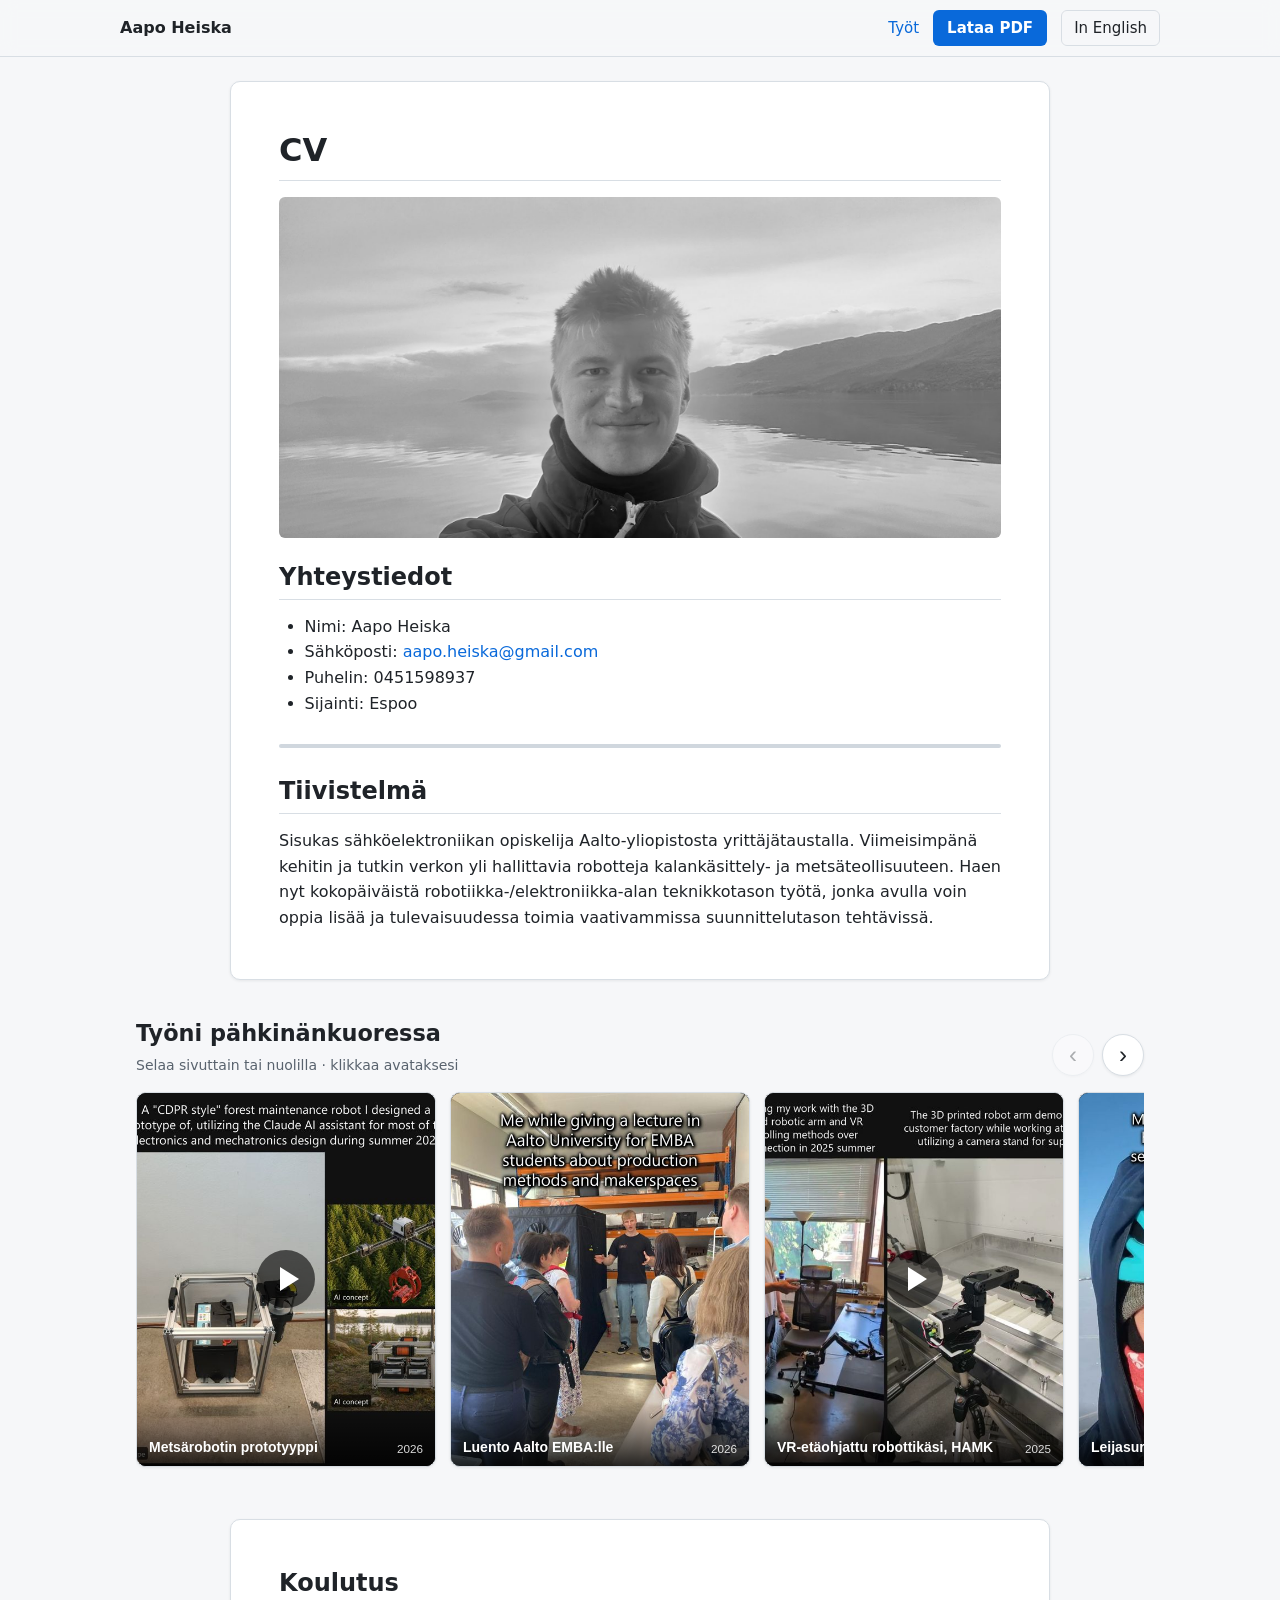
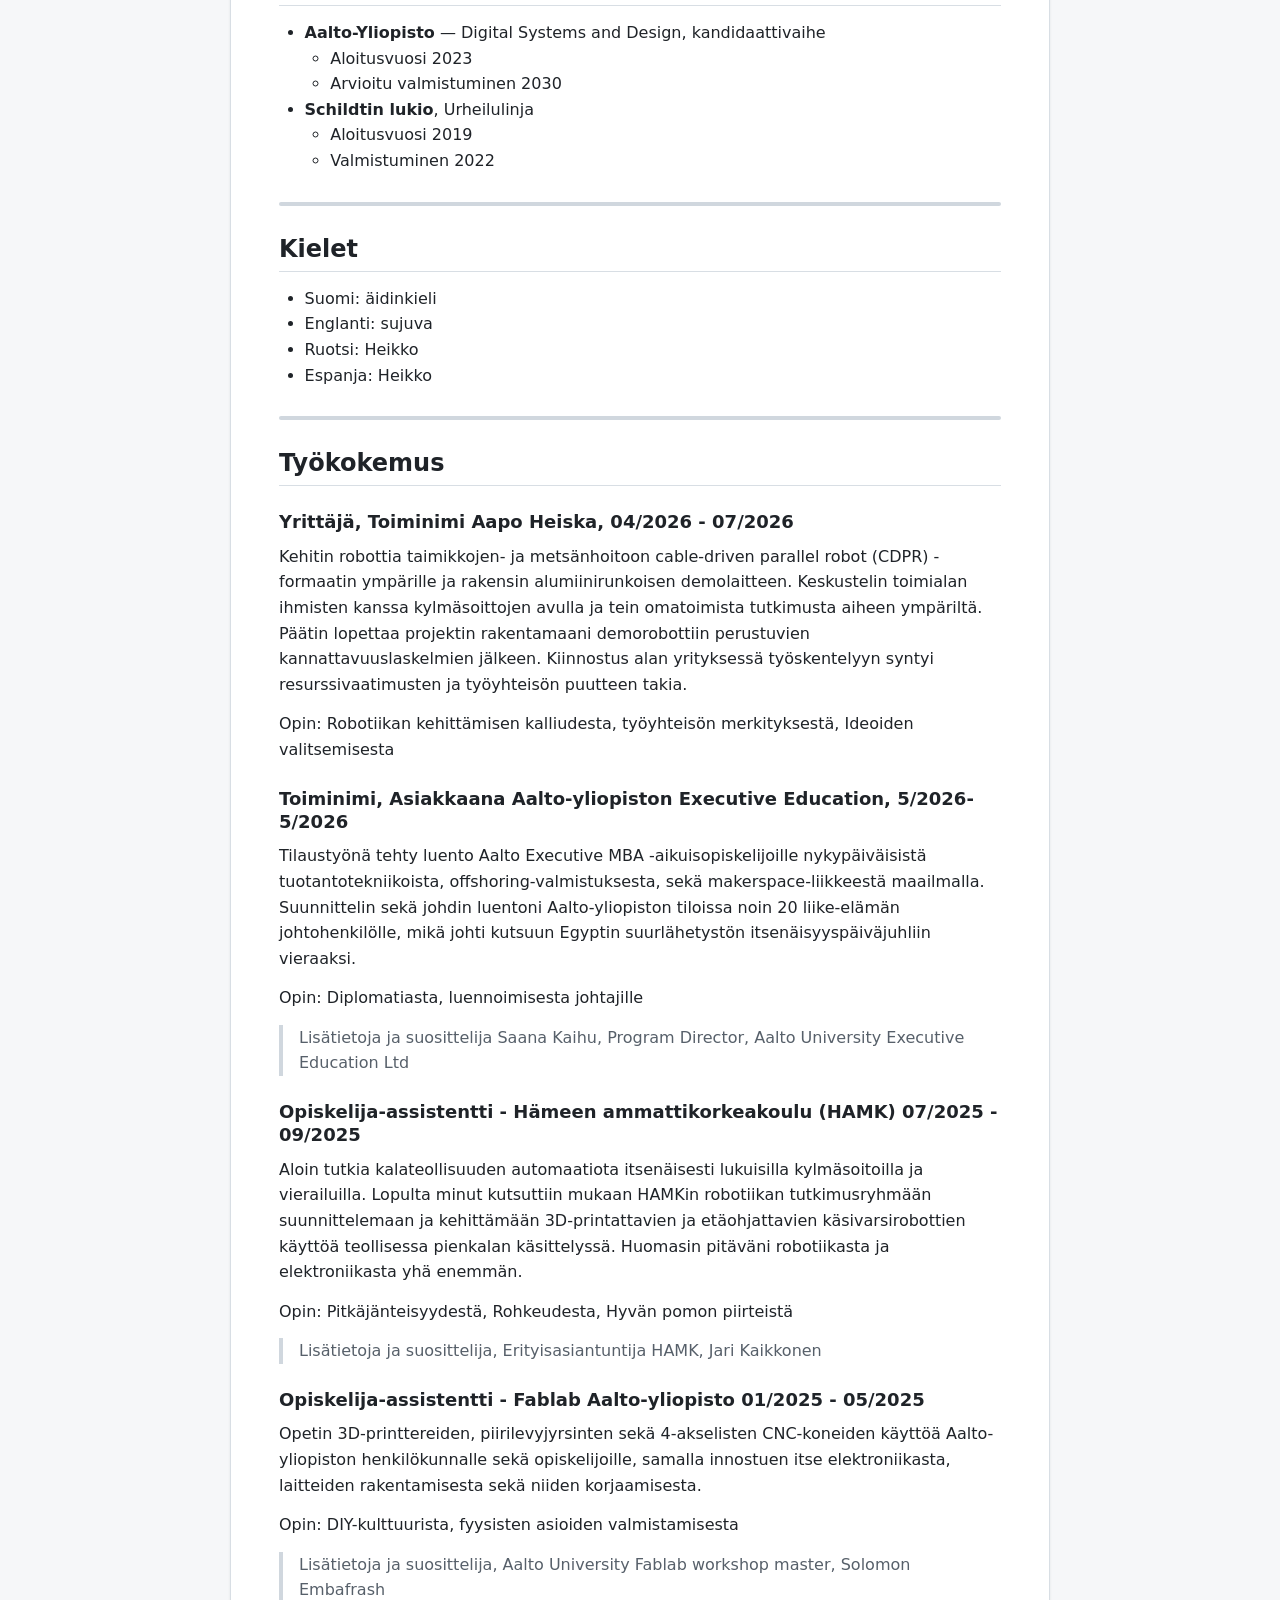
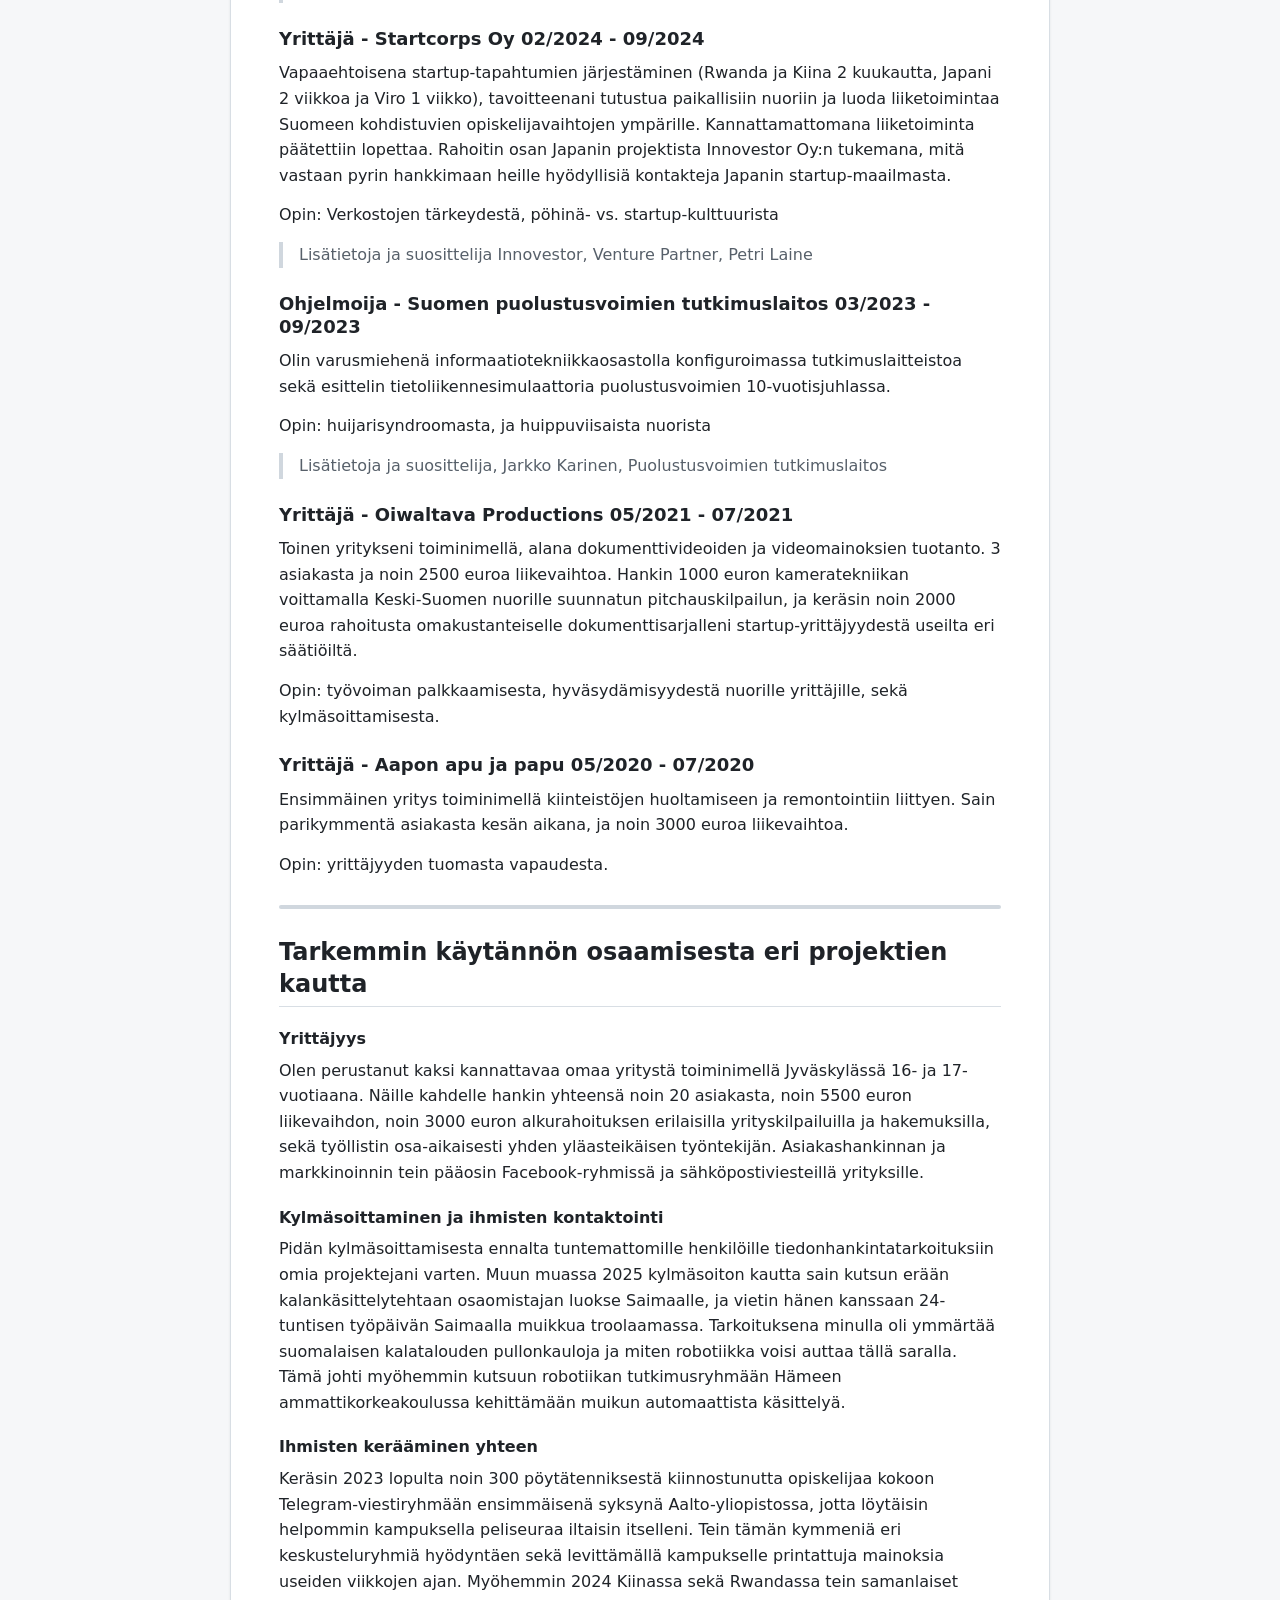
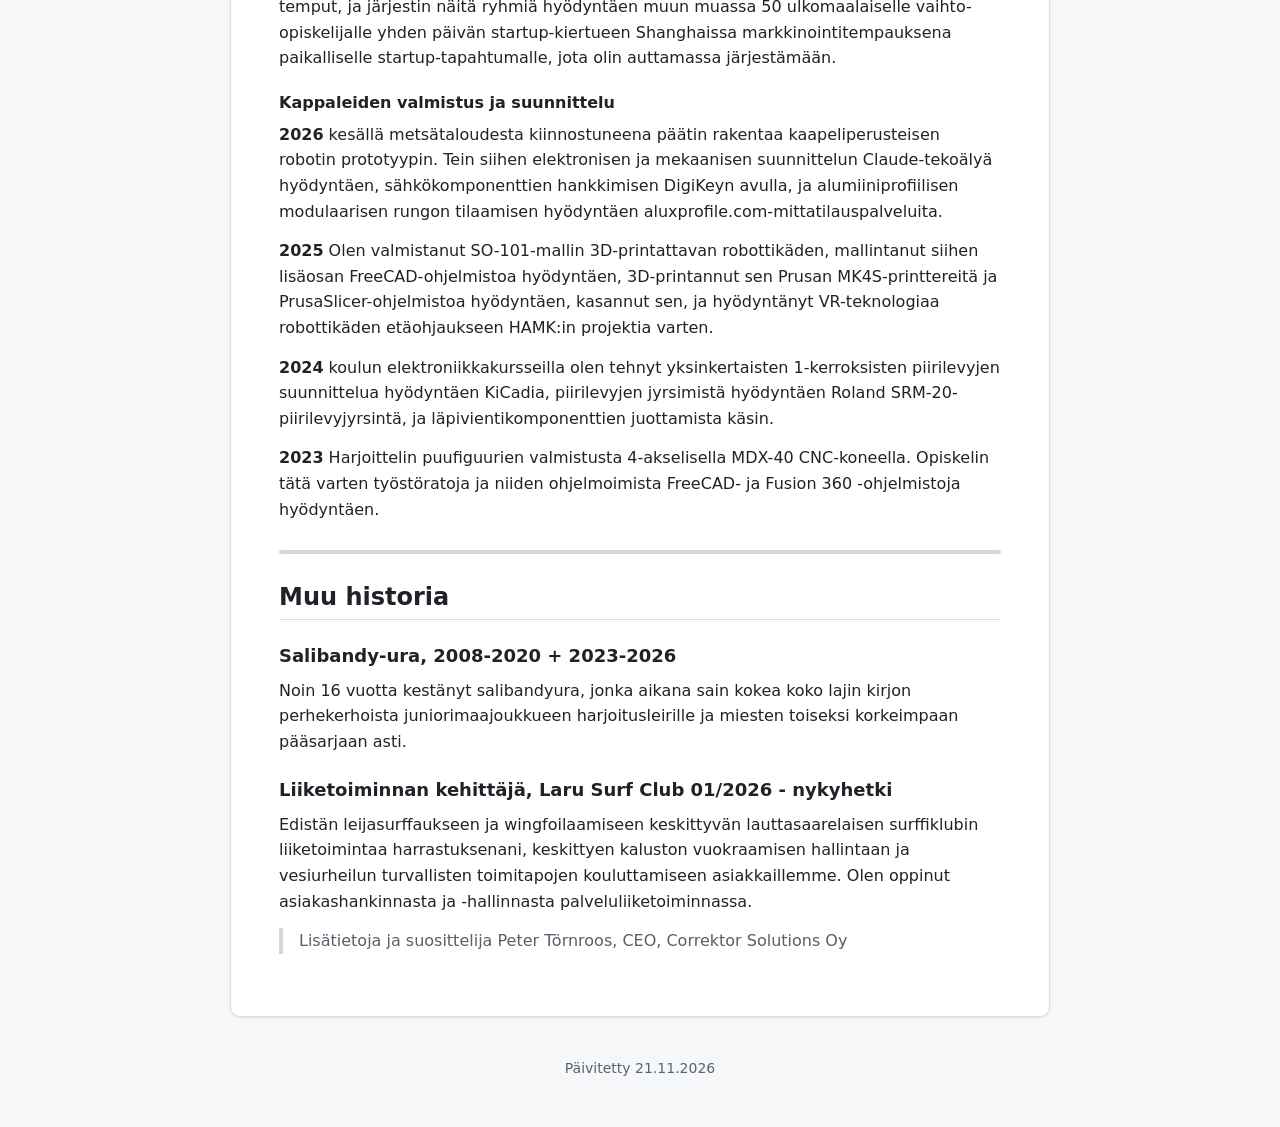
==== commit 153e13f0: "Update CV 2026-11-21 16:23" ====
--- a/fi.html
+++ b/fi.html
@@ -301,7 +301,7 @@
 <p>Edistän leijasurffaukseen ja wingfoilaamiseen keskittyvän lauttasaarelaisen surffiklubin liiketoimintaa harrastuksenani, keskittyen kaluston vuokraamisen hallintaan ja vesiurheilun turvallisten toimitapojen kouluttamiseen asiakkaillemme. Olen oppinut asiakashankinnasta ja -hallinnasta palveluliiketoiminnassa.</p>
 <blockquote>Lisätietoja ja suosittelija Peter Törnroos, CEO, Correktor Solutions Oy</blockquote></div></details>
   </section>
-  <footer class="muted">Päivitetty 20.11.2026</footer>
+  <footer class="muted">Päivitetty 21.11.2026</footer>
 </main>
 
 <dialog id="viewer" aria-label="Työni pähkinänkuoressa">
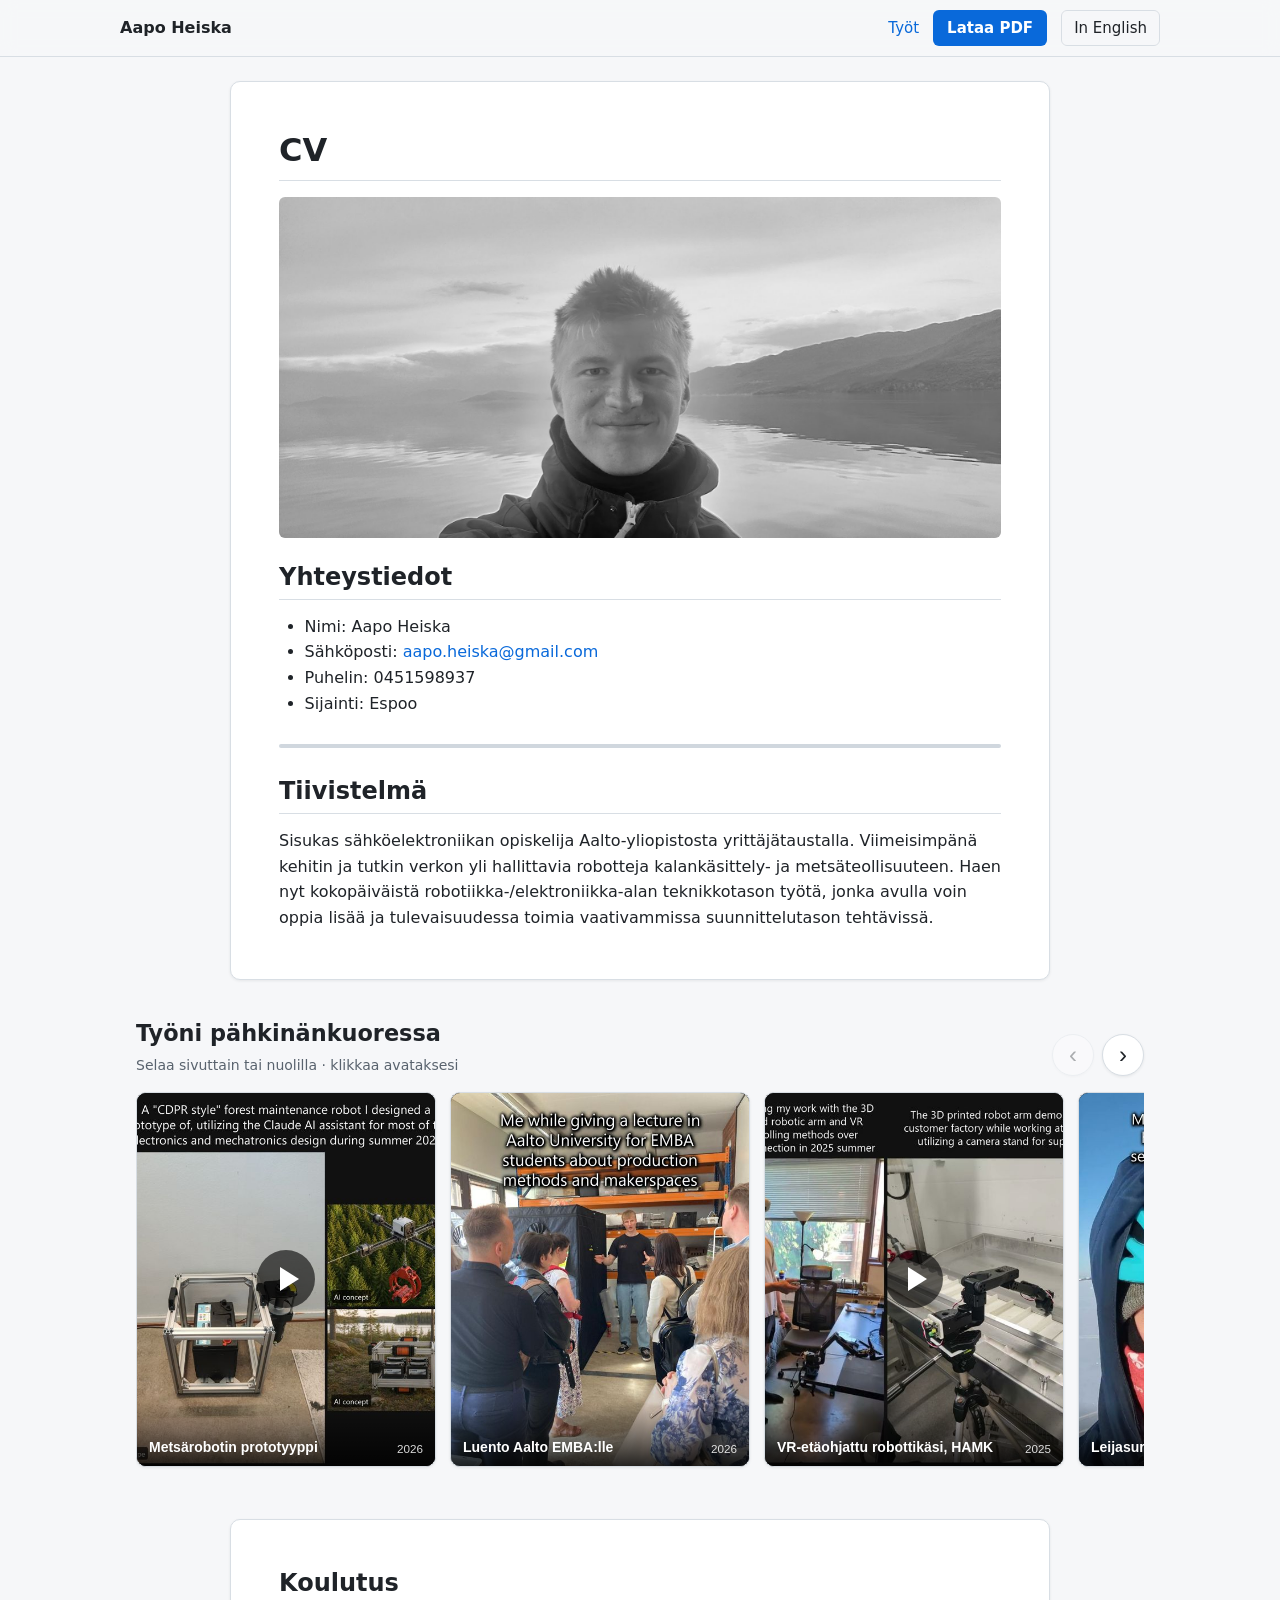
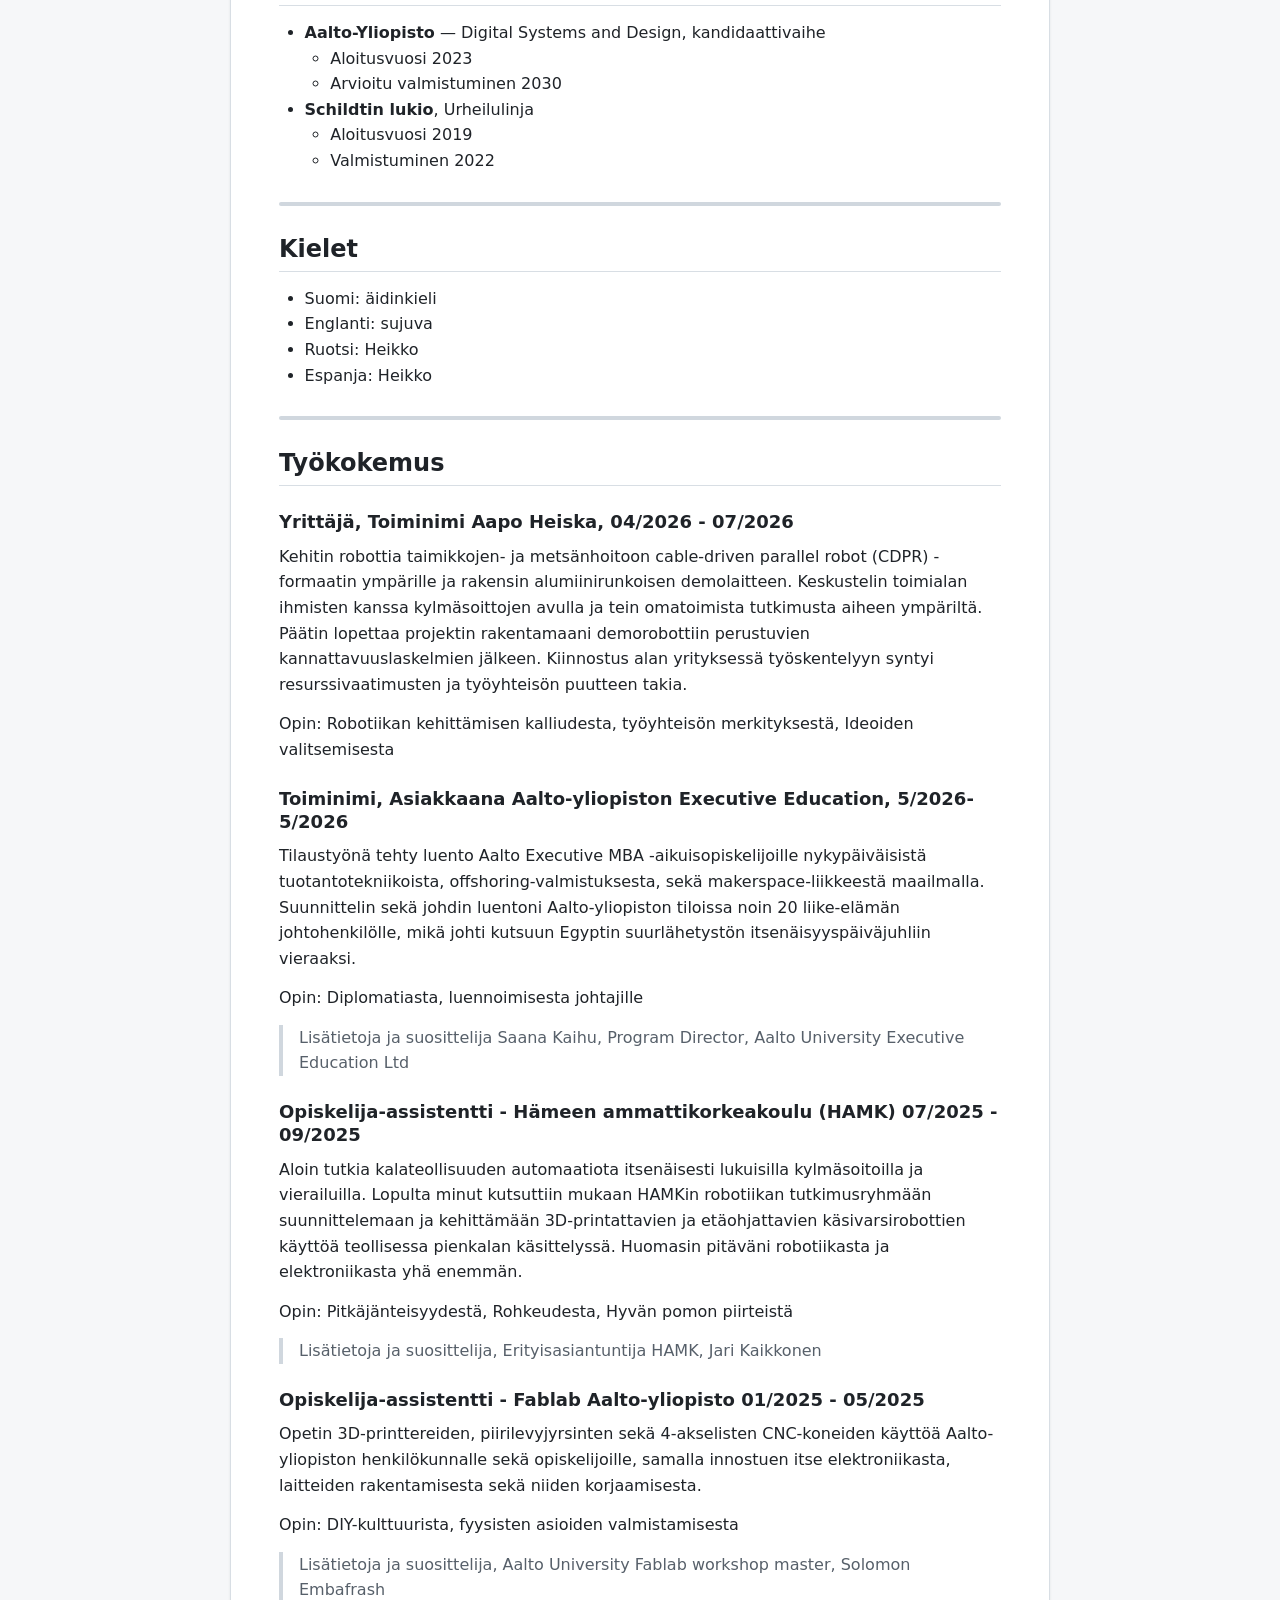
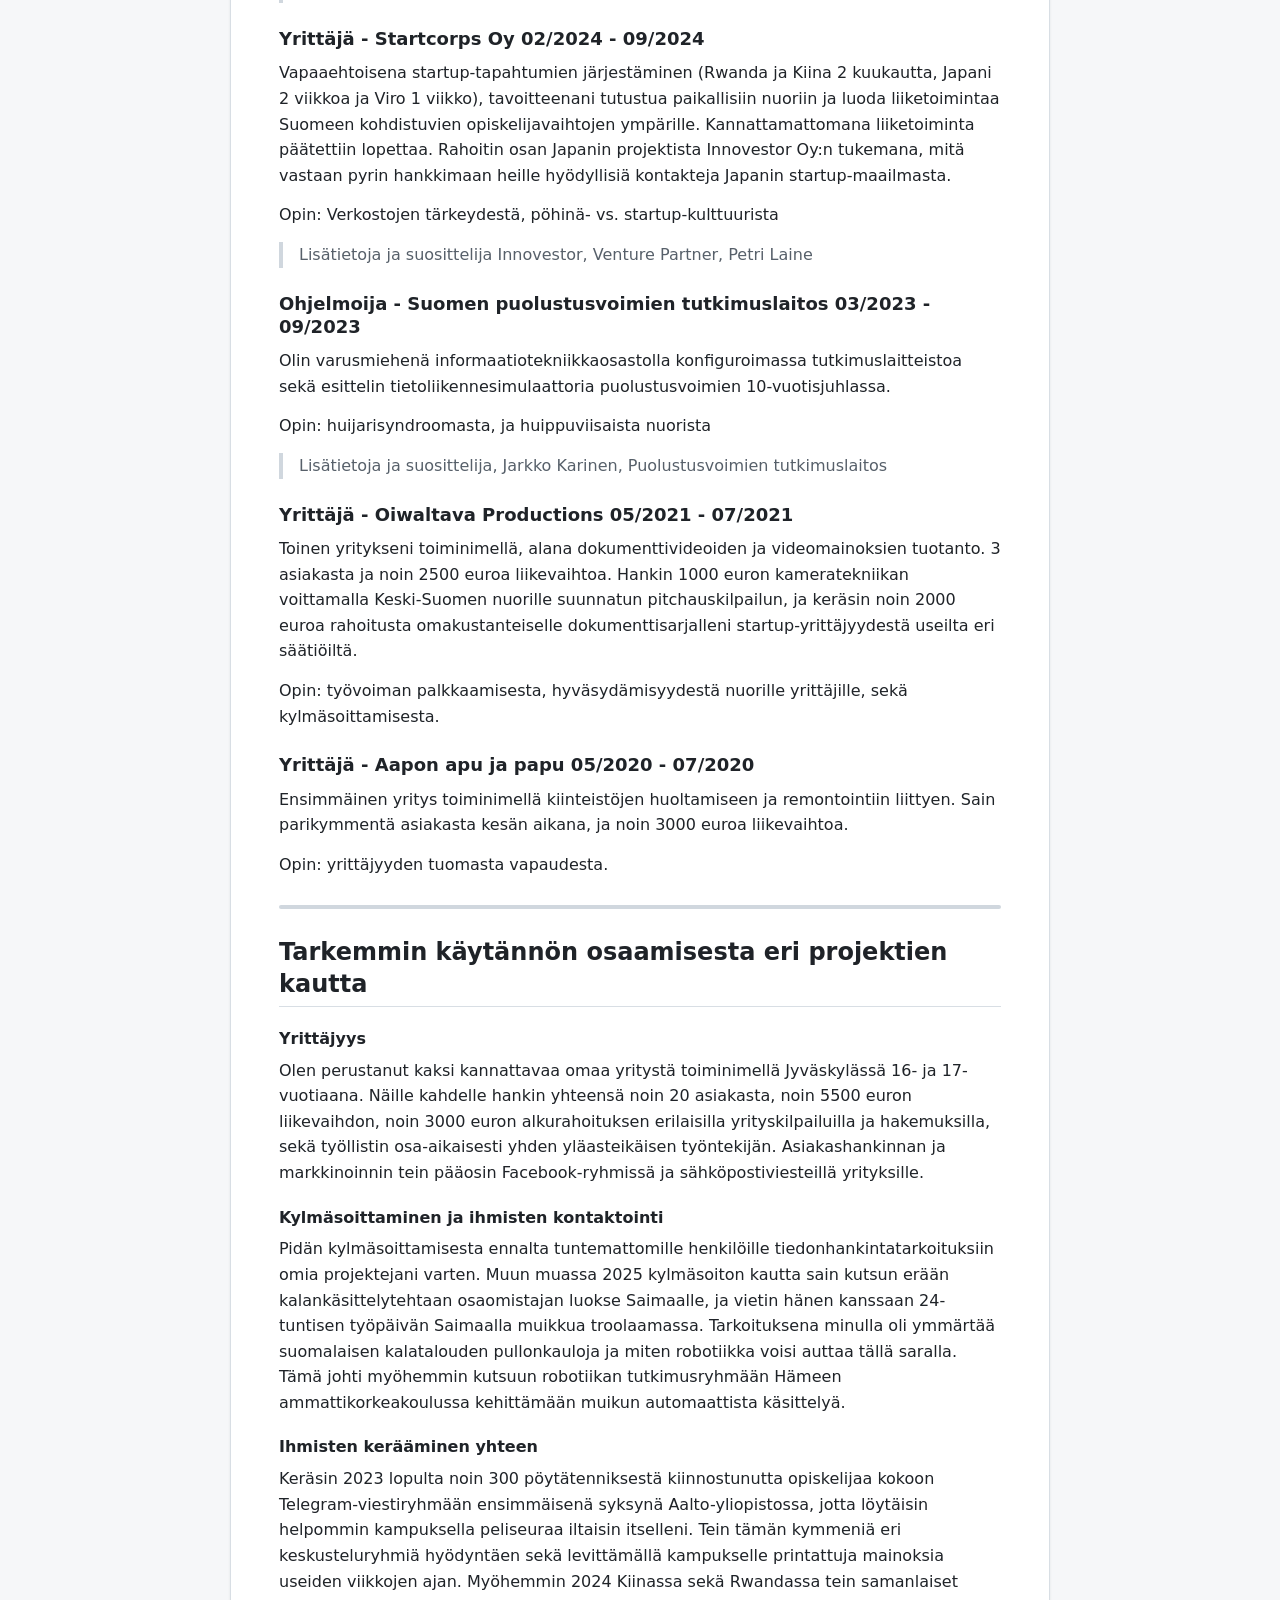
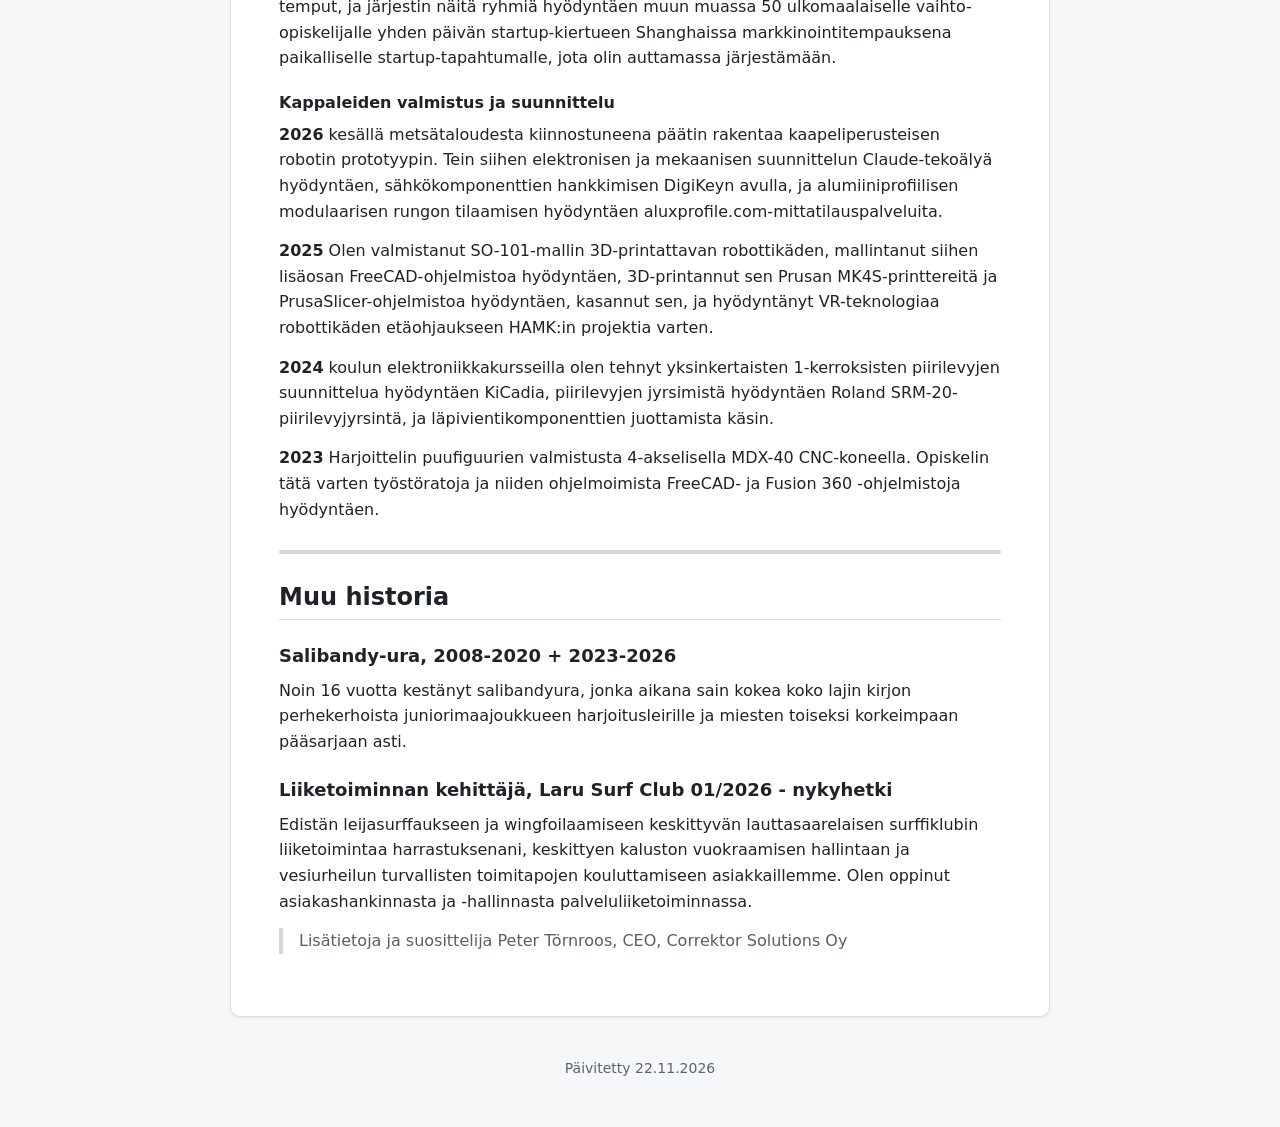
==== commit b5fa76dc: "Update CV 2026-11-22 12:00" ====
--- a/fi.html
+++ b/fi.html
@@ -301,7 +301,7 @@
 <p>Edistän leijasurffaukseen ja wingfoilaamiseen keskittyvän lauttasaarelaisen surffiklubin liiketoimintaa harrastuksenani, keskittyen kaluston vuokraamisen hallintaan ja vesiurheilun turvallisten toimitapojen kouluttamiseen asiakkaillemme. Olen oppinut asiakashankinnasta ja -hallinnasta palveluliiketoiminnassa.</p>
 <blockquote>Lisätietoja ja suosittelija Peter Törnroos, CEO, Correktor Solutions Oy</blockquote></div></details>
   </section>
-  <footer class="muted">Päivitetty 21.11.2026</footer>
+  <footer class="muted">Päivitetty 22.11.2026</footer>
 </main>
 
 <dialog id="viewer" aria-label="Työni pähkinänkuoressa">
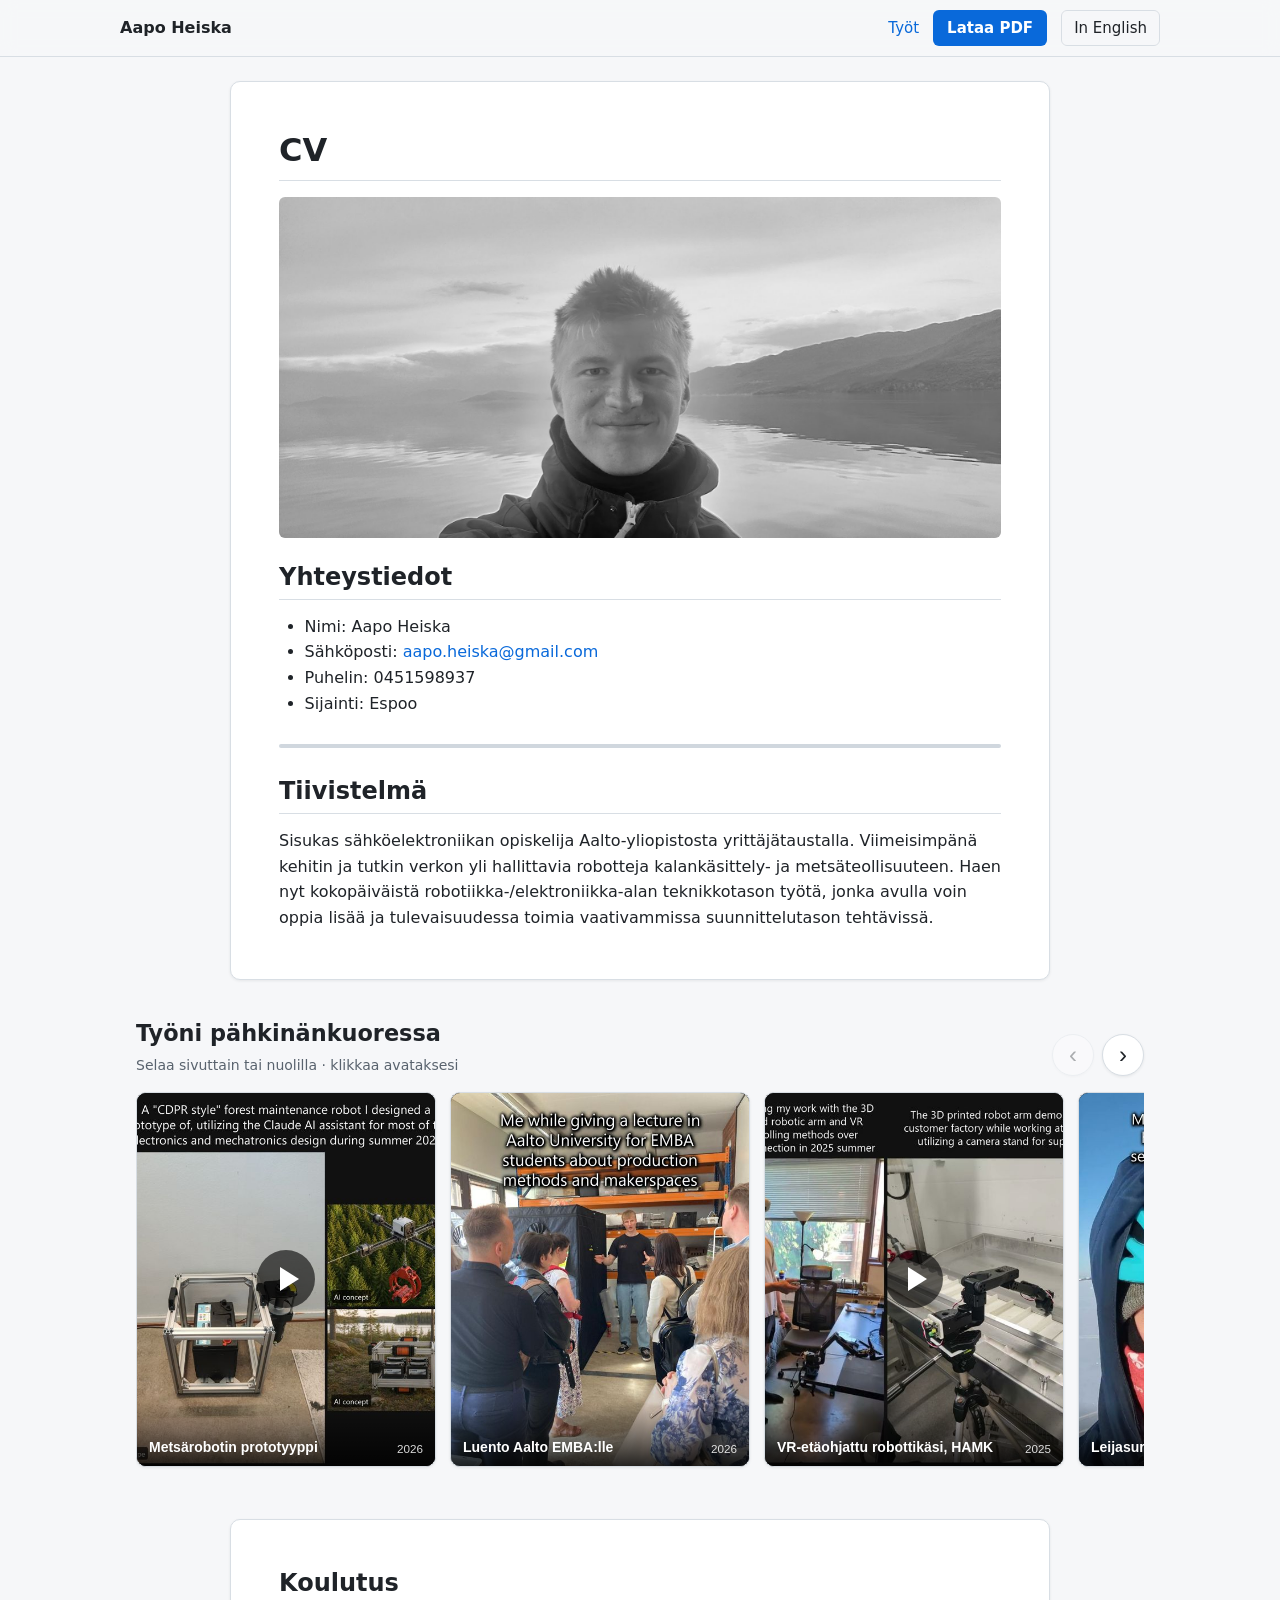
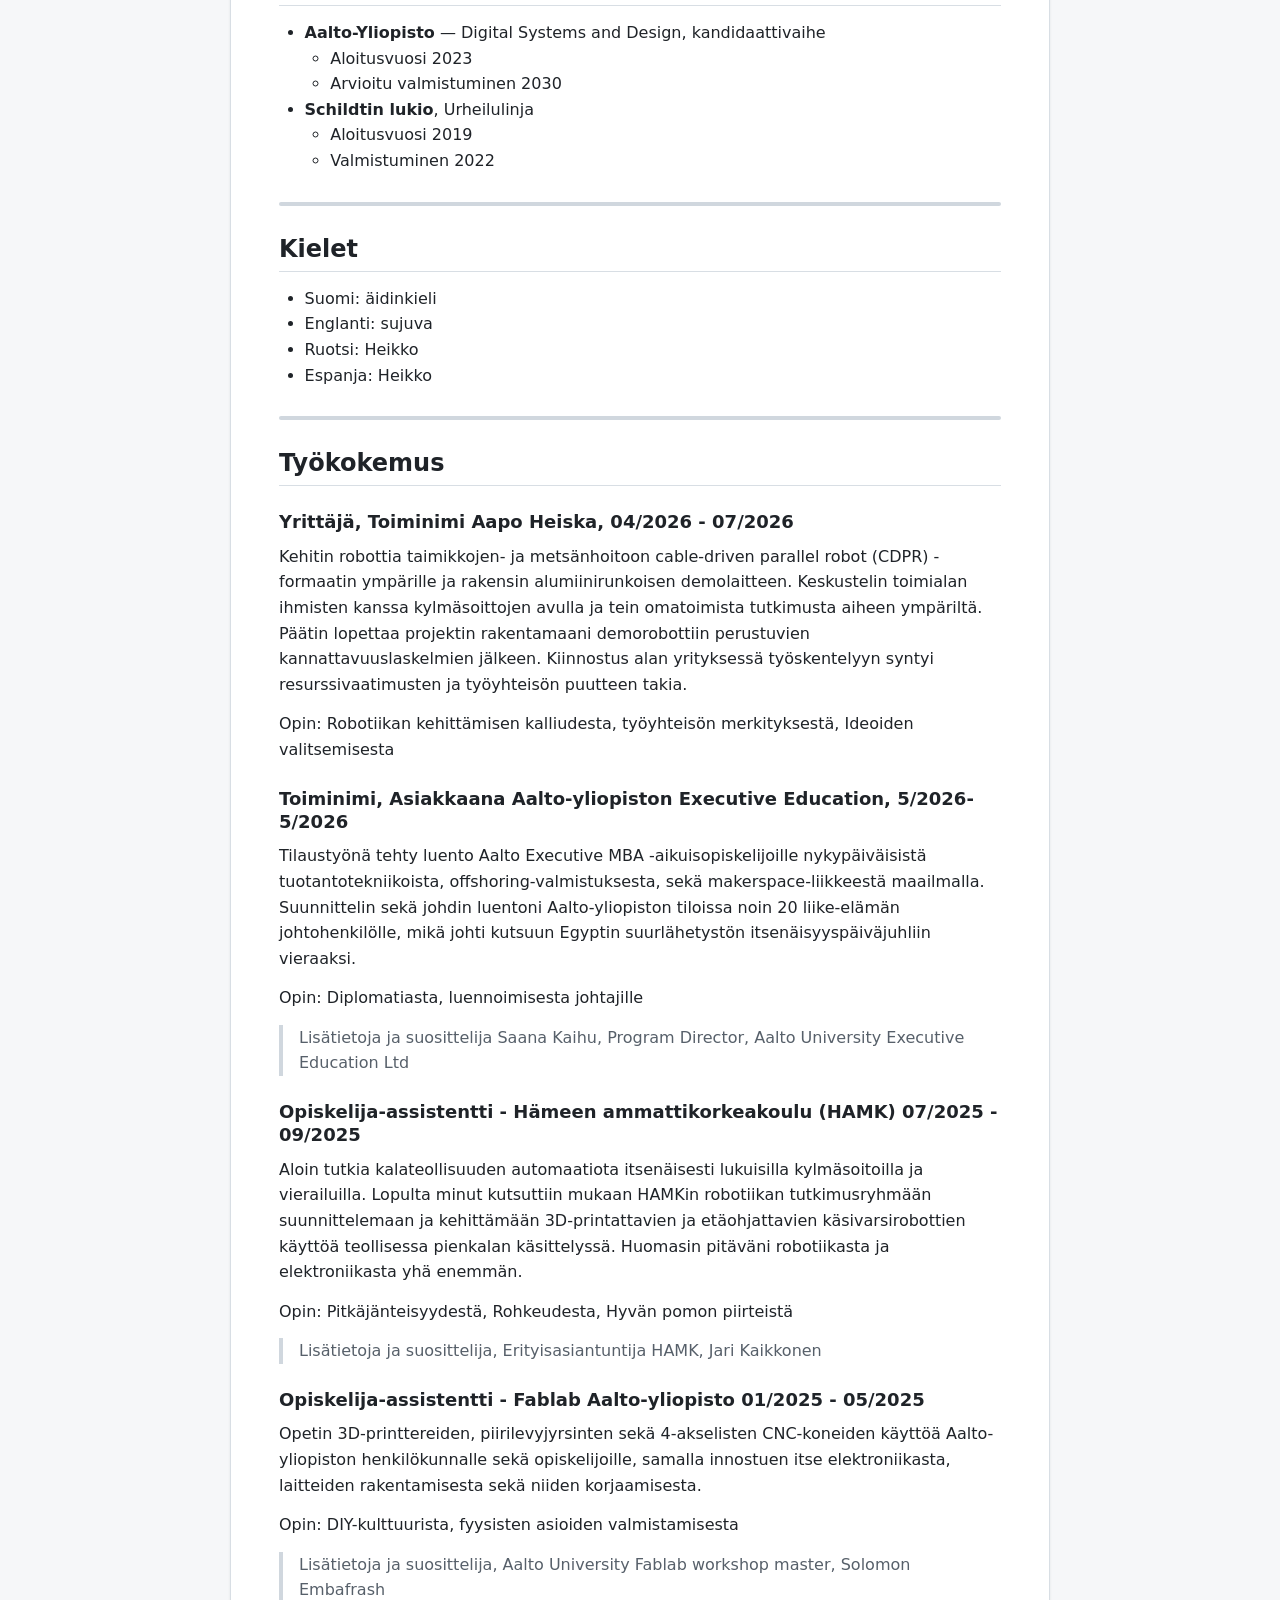
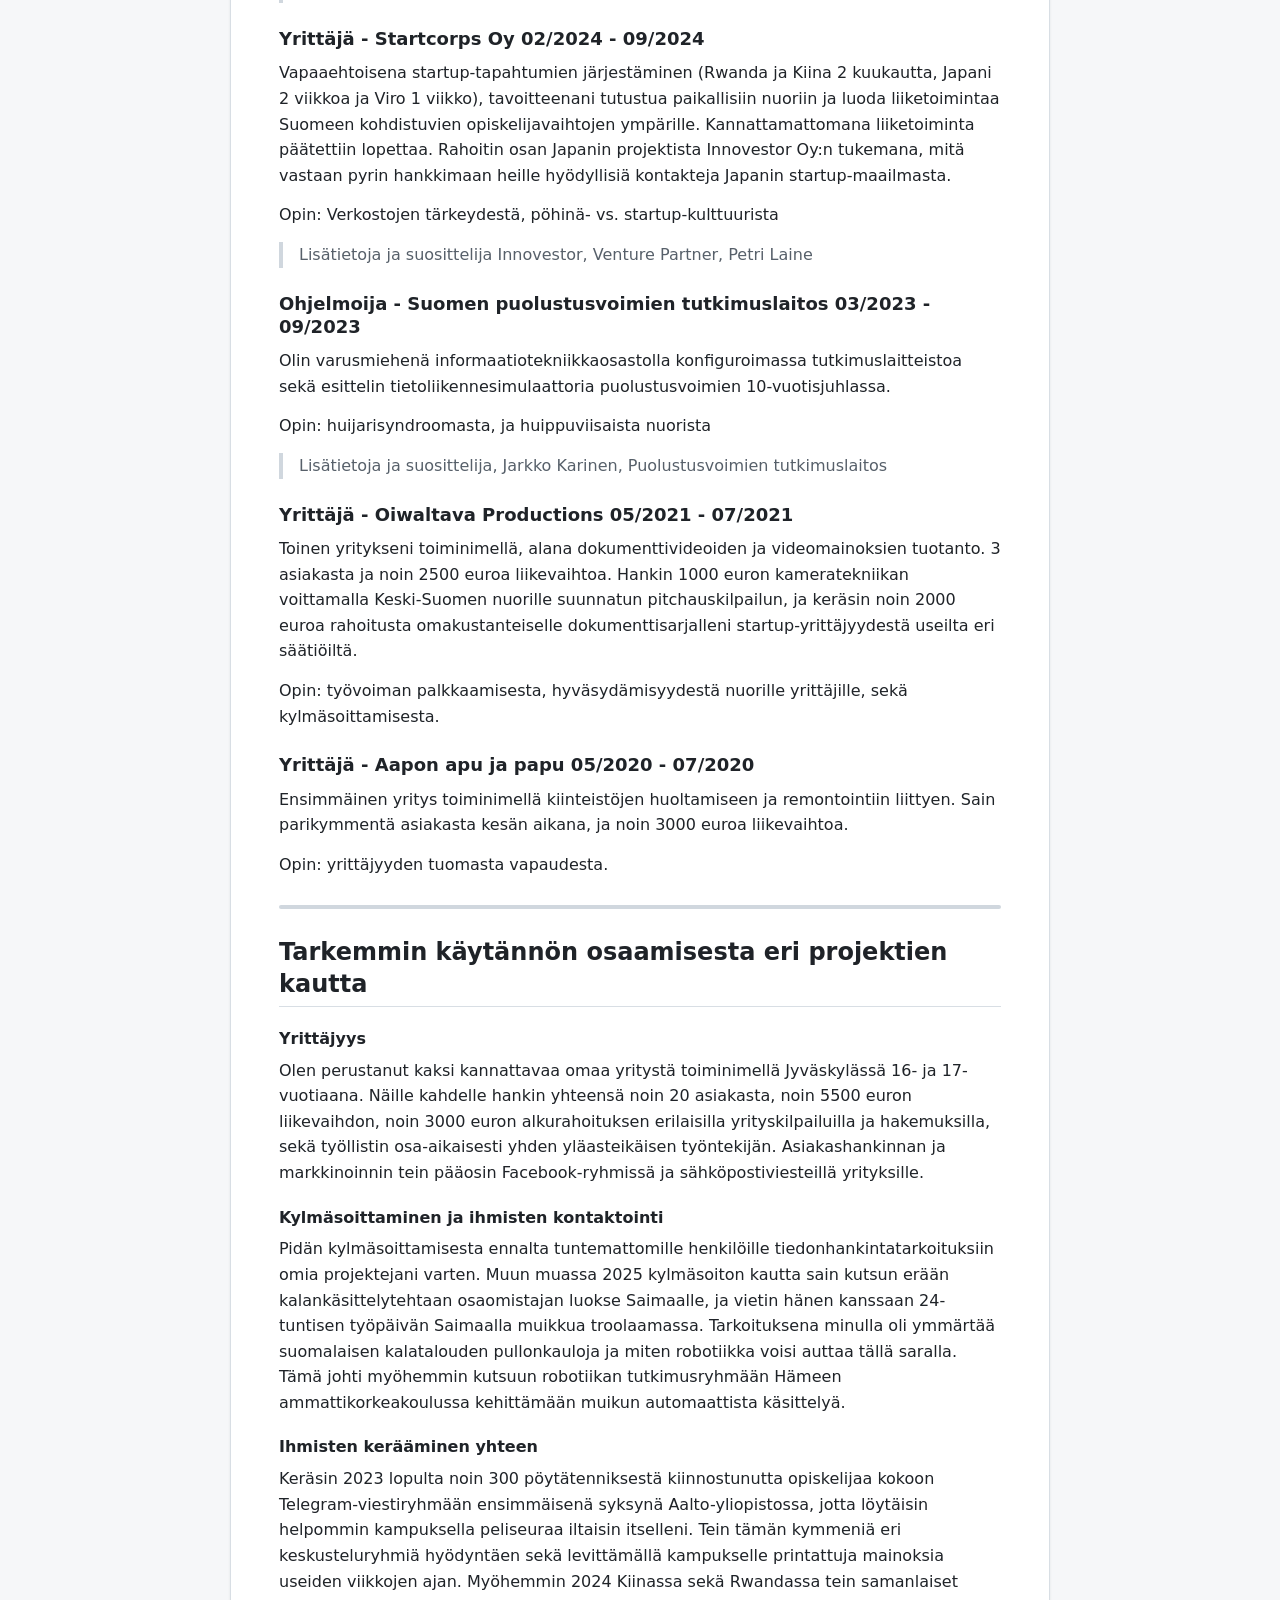
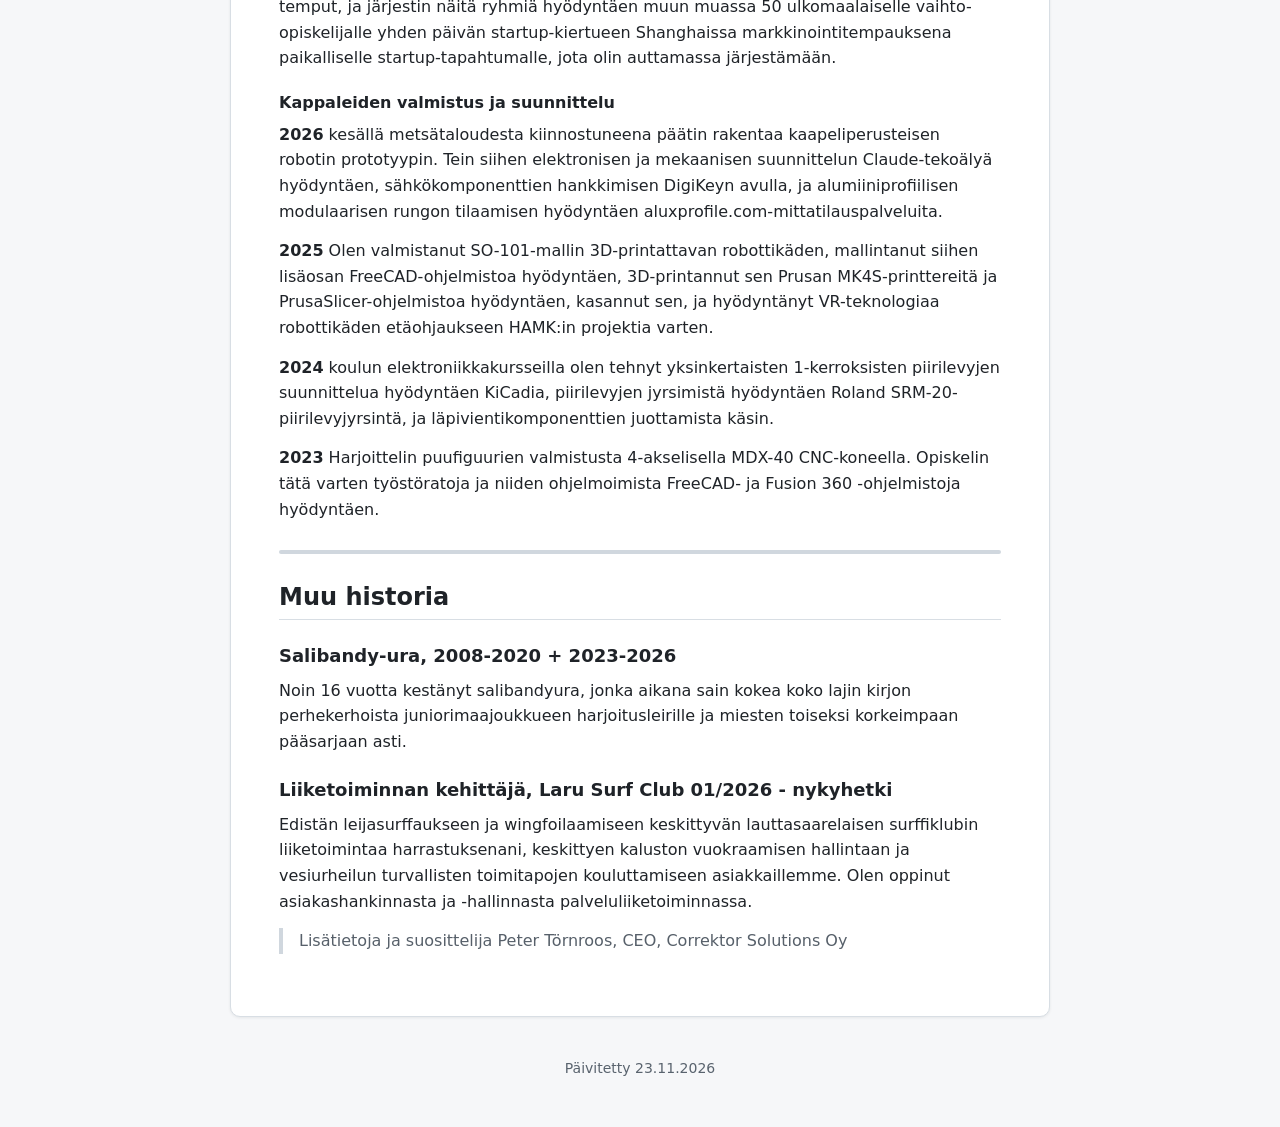
==== commit 779c0c0a: "Update CV 2026-11-23 15:05" ====
--- a/fi.html
+++ b/fi.html
@@ -301,7 +301,7 @@
 <p>Edistän leijasurffaukseen ja wingfoilaamiseen keskittyvän lauttasaarelaisen surffiklubin liiketoimintaa harrastuksenani, keskittyen kaluston vuokraamisen hallintaan ja vesiurheilun turvallisten toimitapojen kouluttamiseen asiakkaillemme. Olen oppinut asiakashankinnasta ja -hallinnasta palveluliiketoiminnassa.</p>
 <blockquote>Lisätietoja ja suosittelija Peter Törnroos, CEO, Correktor Solutions Oy</blockquote></div></details>
   </section>
-  <footer class="muted">Päivitetty 22.11.2026</footer>
+  <footer class="muted">Päivitetty 23.11.2026</footer>
 </main>
 
 <dialog id="viewer" aria-label="Työni pähkinänkuoressa">
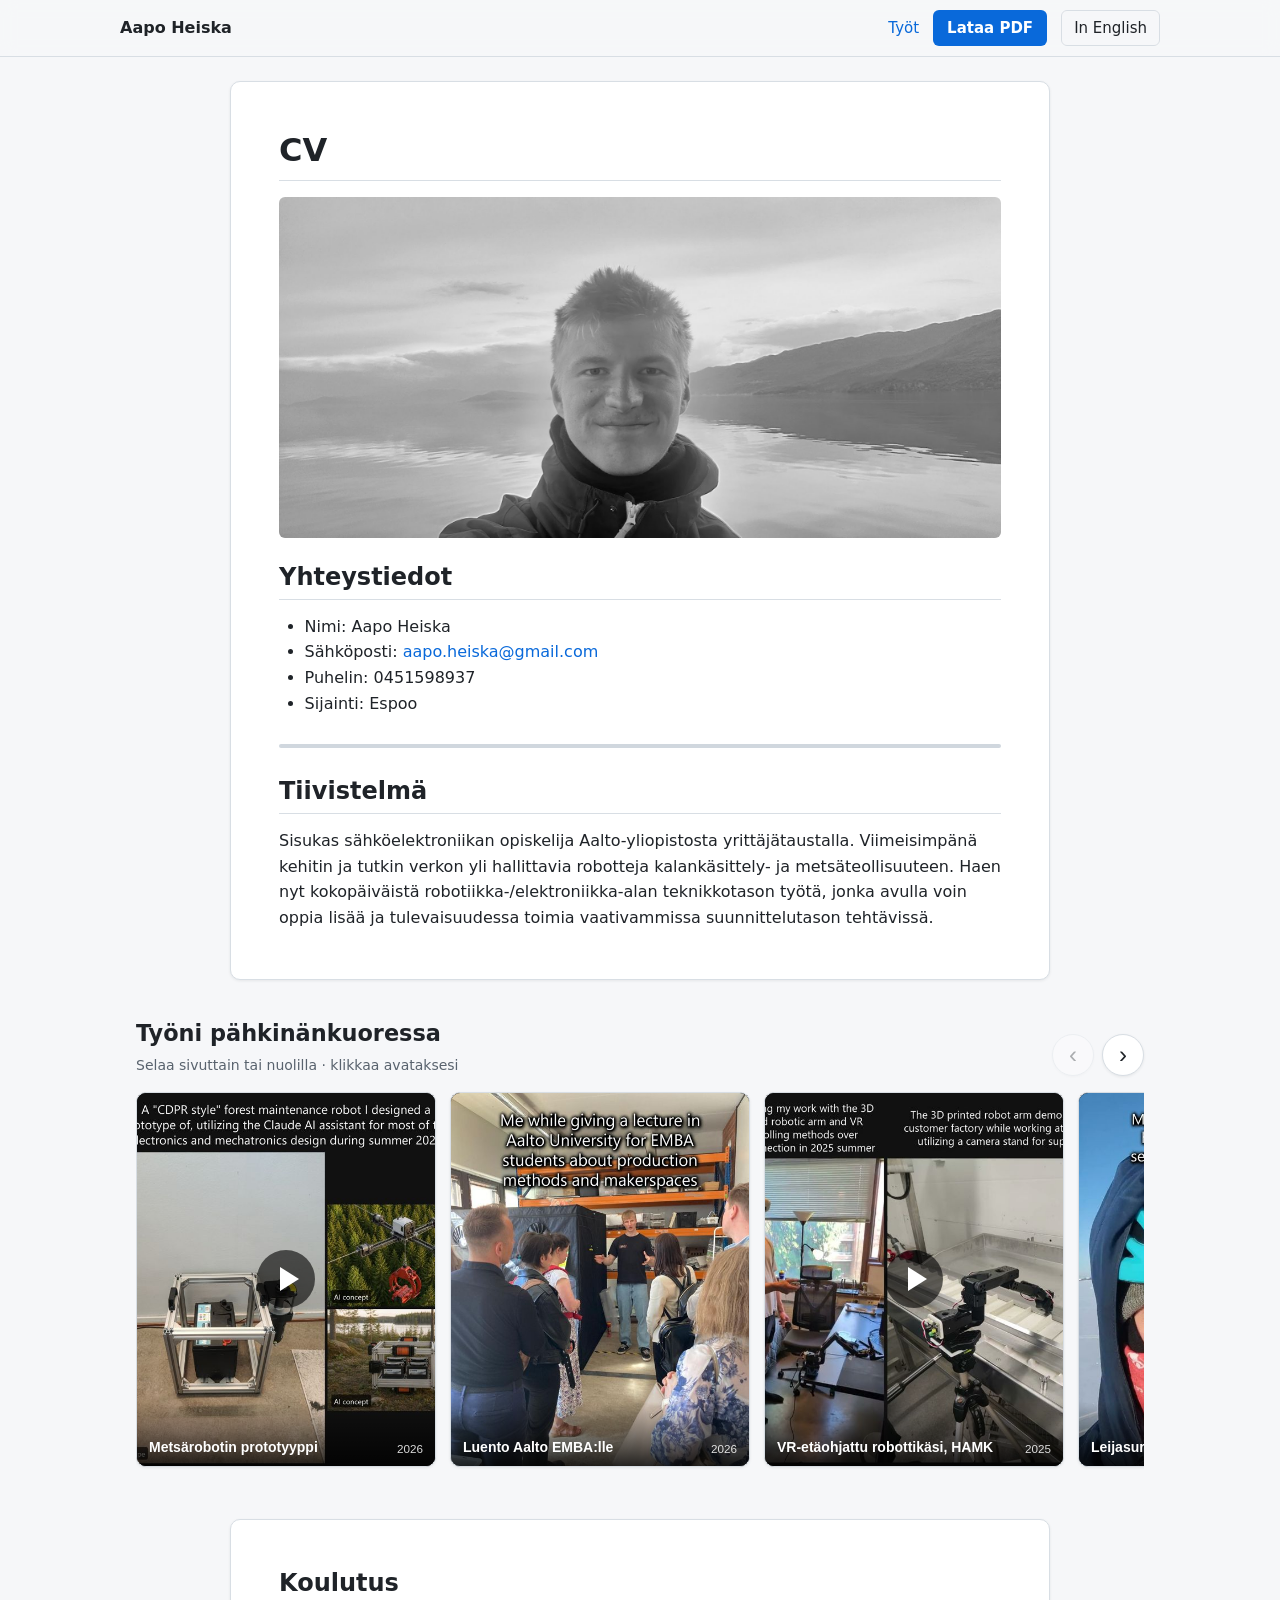
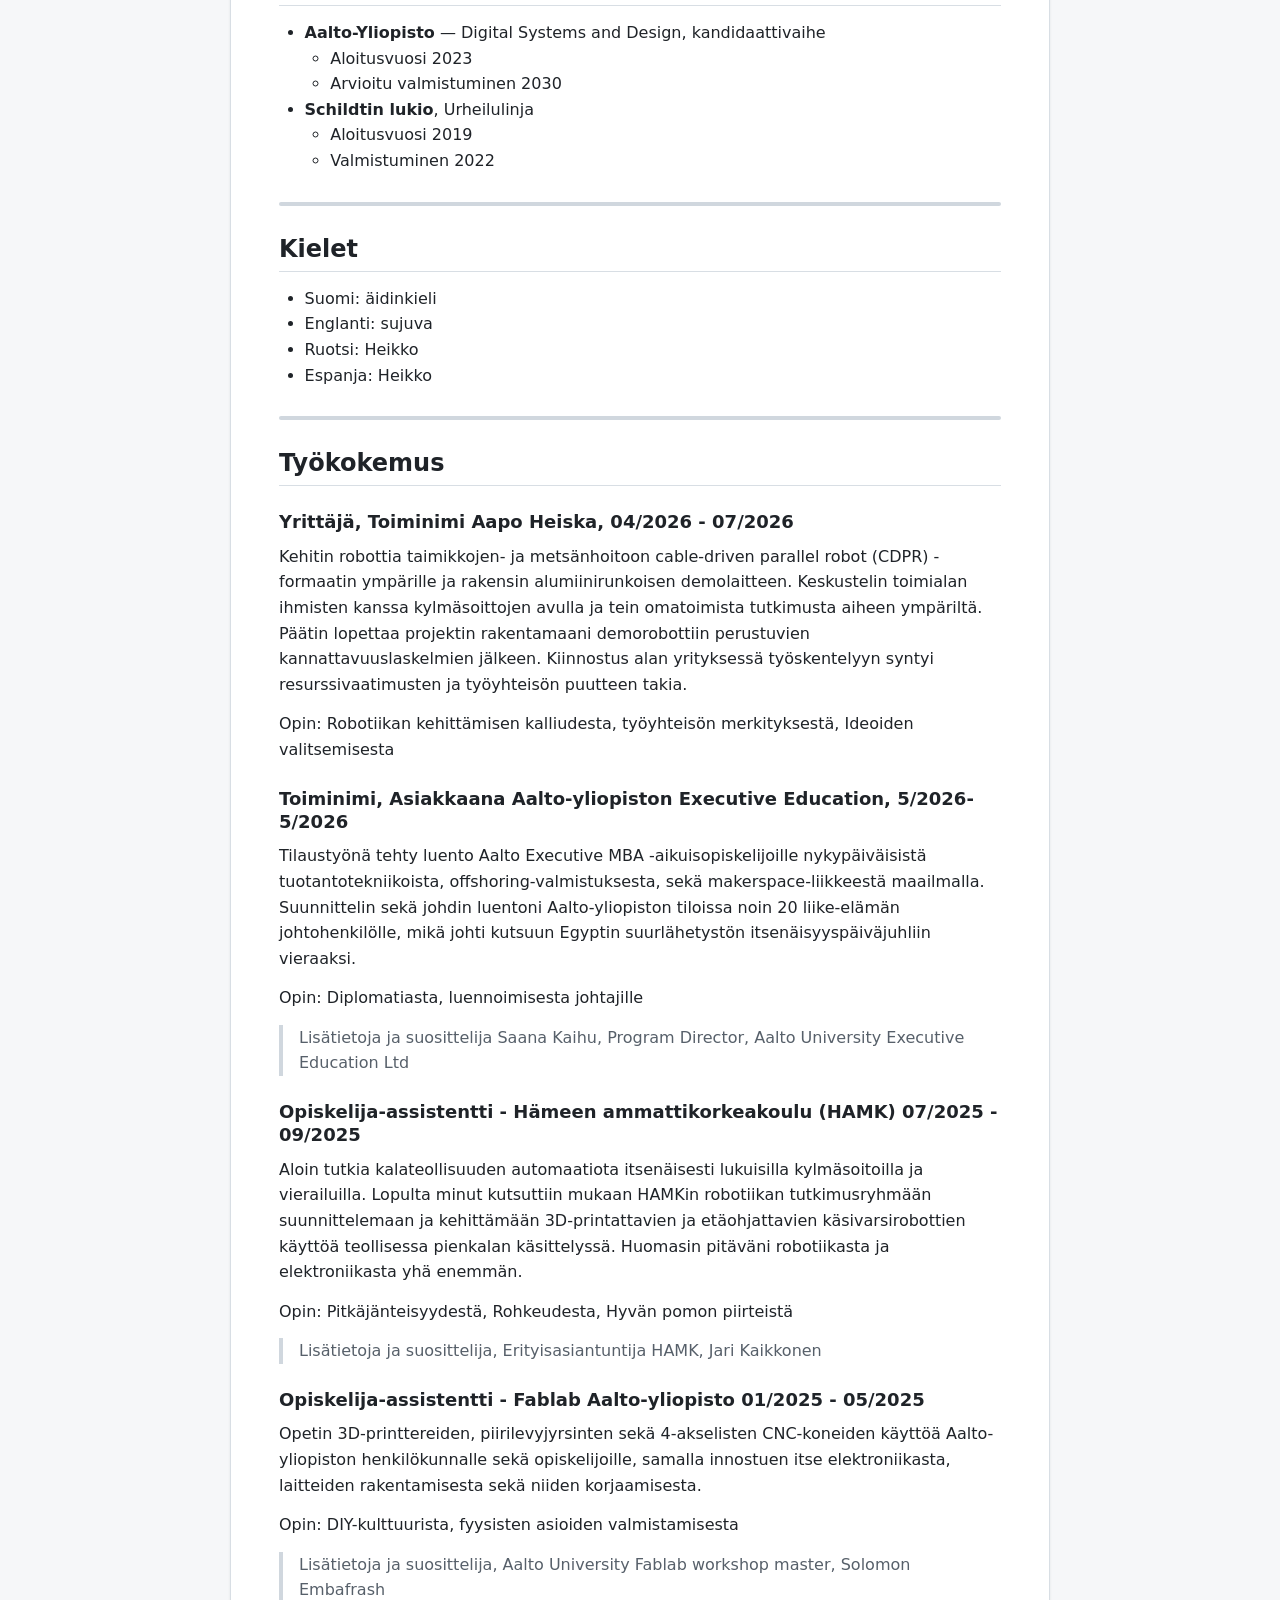
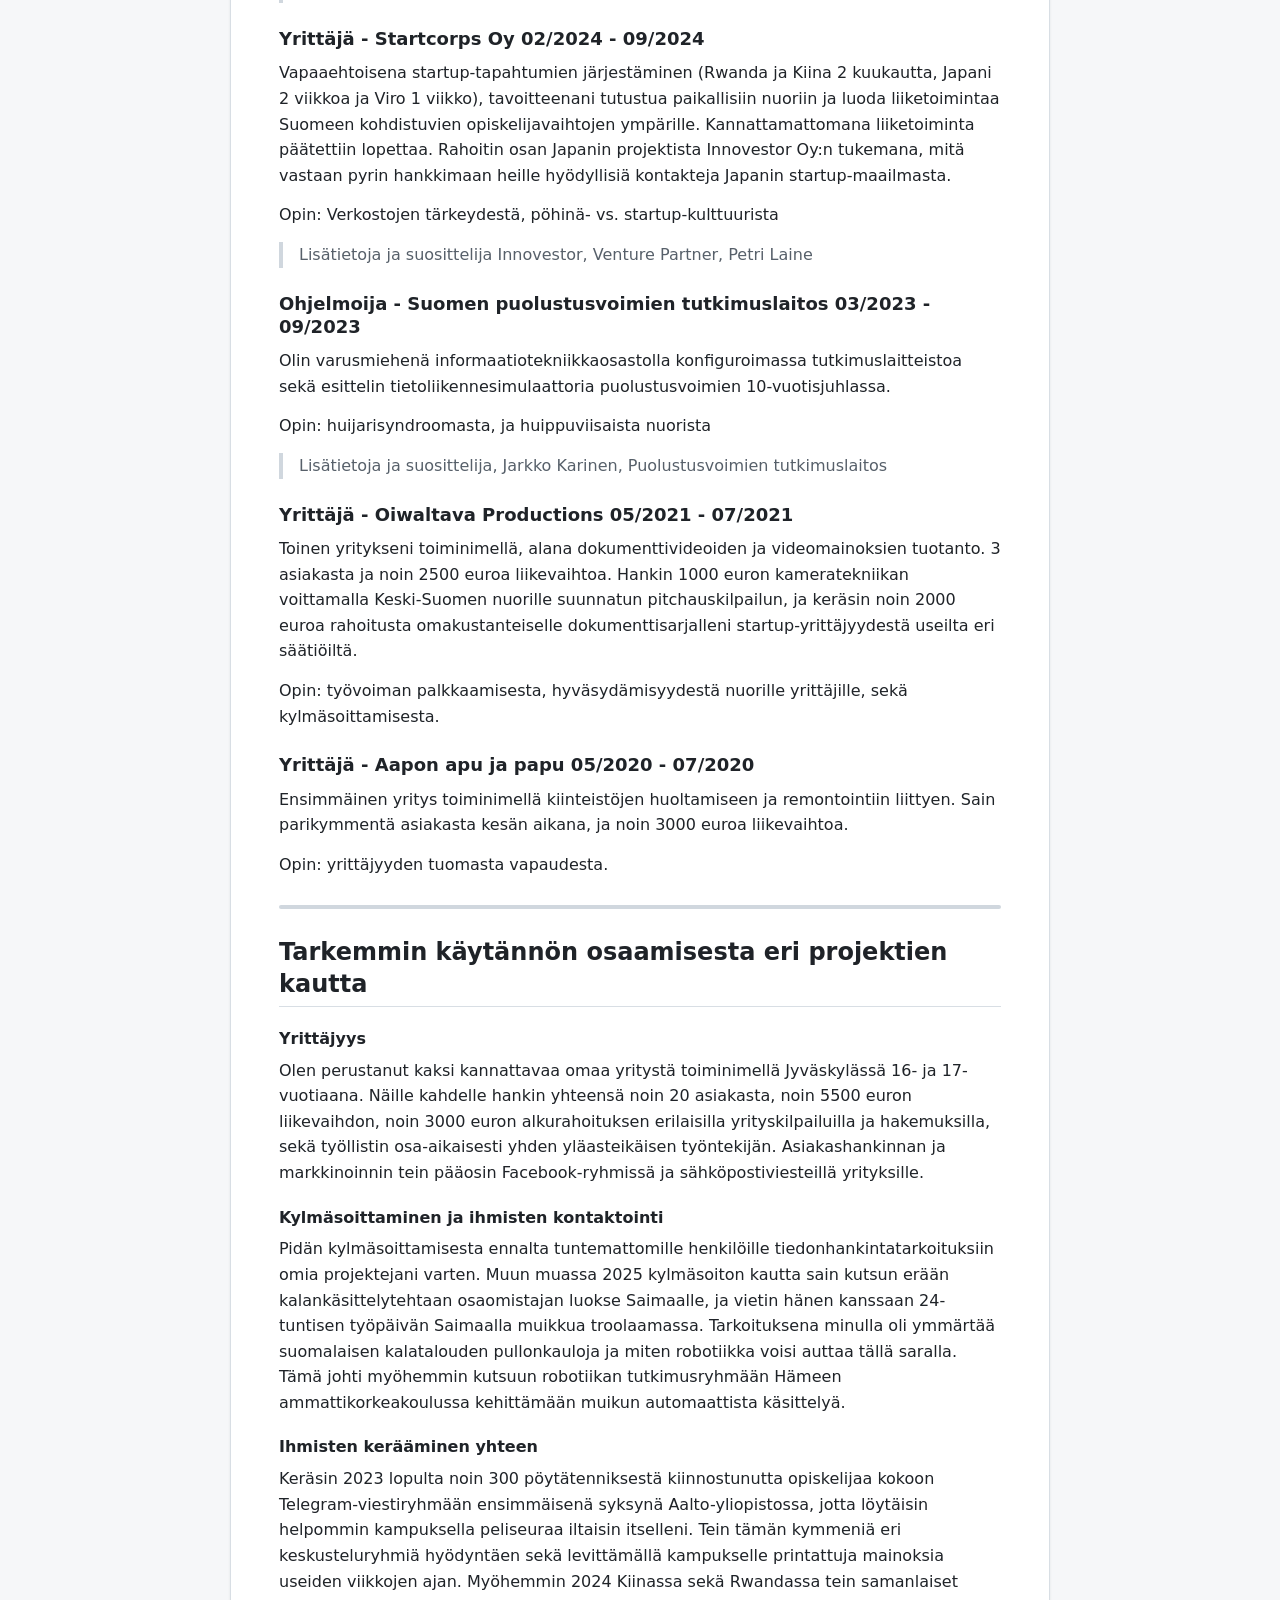
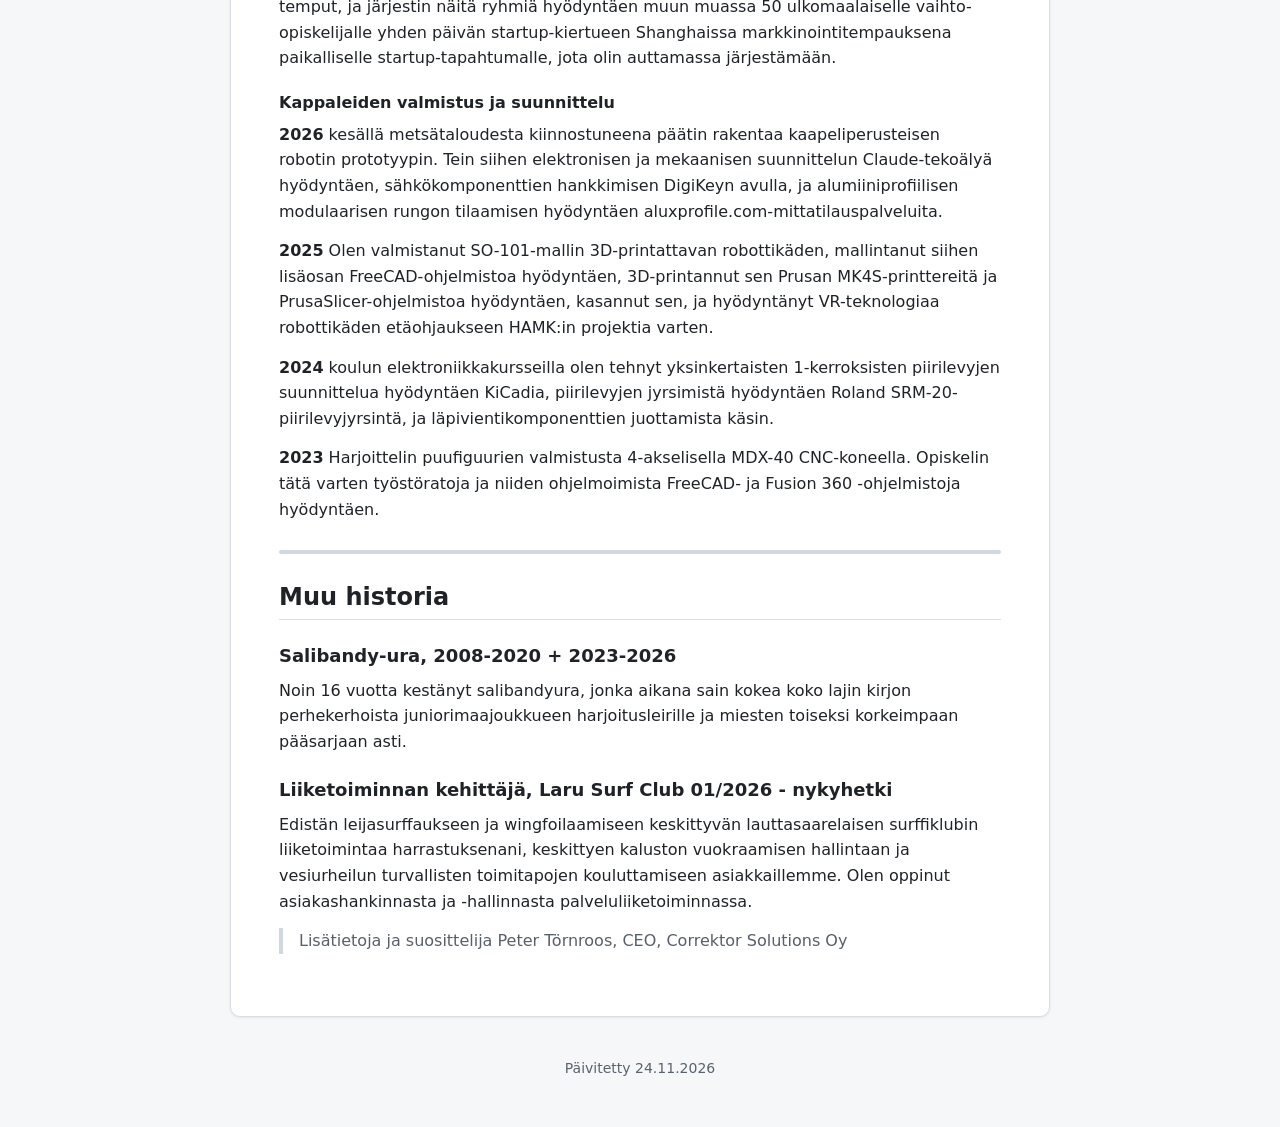
==== commit fa3f57e4: "Update CV 2026-11-24 11:11" ====
--- a/fi.html
+++ b/fi.html
@@ -301,7 +301,7 @@
 <p>Edistän leijasurffaukseen ja wingfoilaamiseen keskittyvän lauttasaarelaisen surffiklubin liiketoimintaa harrastuksenani, keskittyen kaluston vuokraamisen hallintaan ja vesiurheilun turvallisten toimitapojen kouluttamiseen asiakkaillemme. Olen oppinut asiakashankinnasta ja -hallinnasta palveluliiketoiminnassa.</p>
 <blockquote>Lisätietoja ja suosittelija Peter Törnroos, CEO, Correktor Solutions Oy</blockquote></div></details>
   </section>
-  <footer class="muted">Päivitetty 23.11.2026</footer>
+  <footer class="muted">Päivitetty 24.11.2026</footer>
 </main>
 
 <dialog id="viewer" aria-label="Työni pähkinänkuoressa">
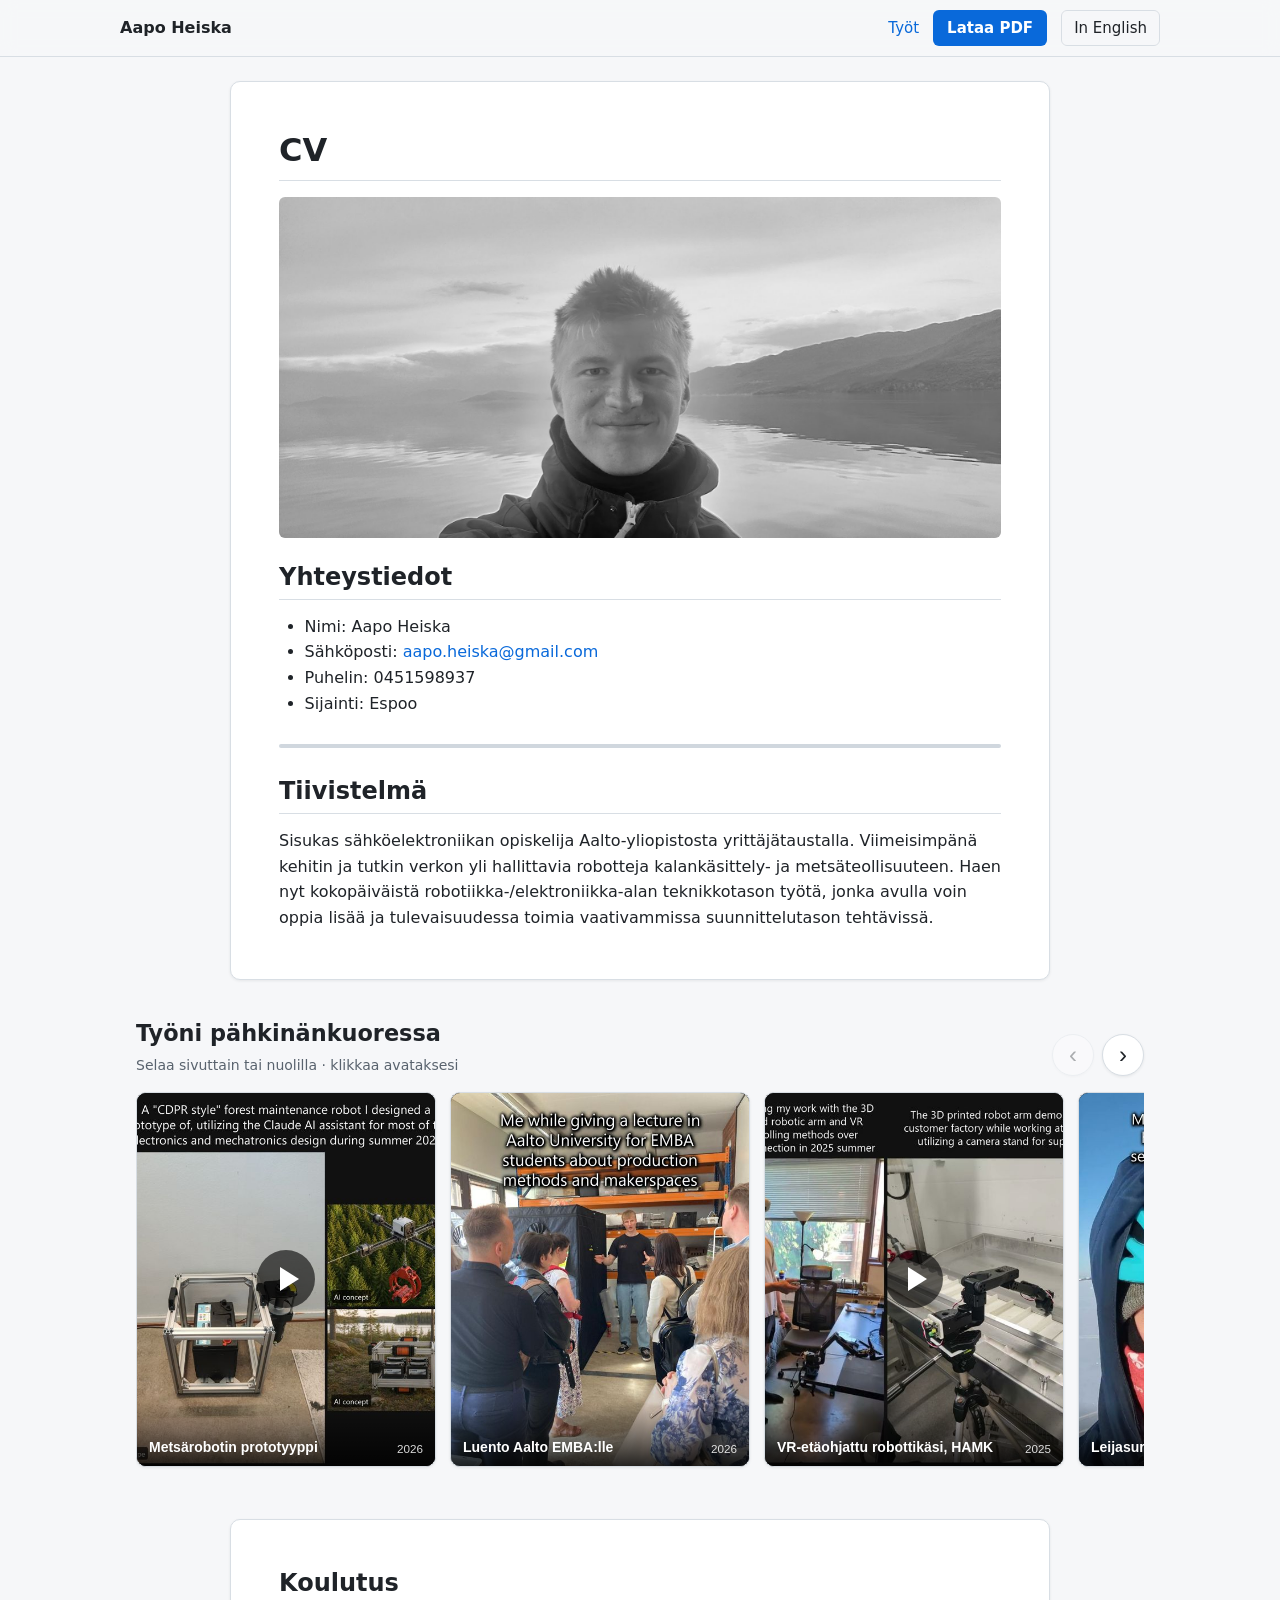
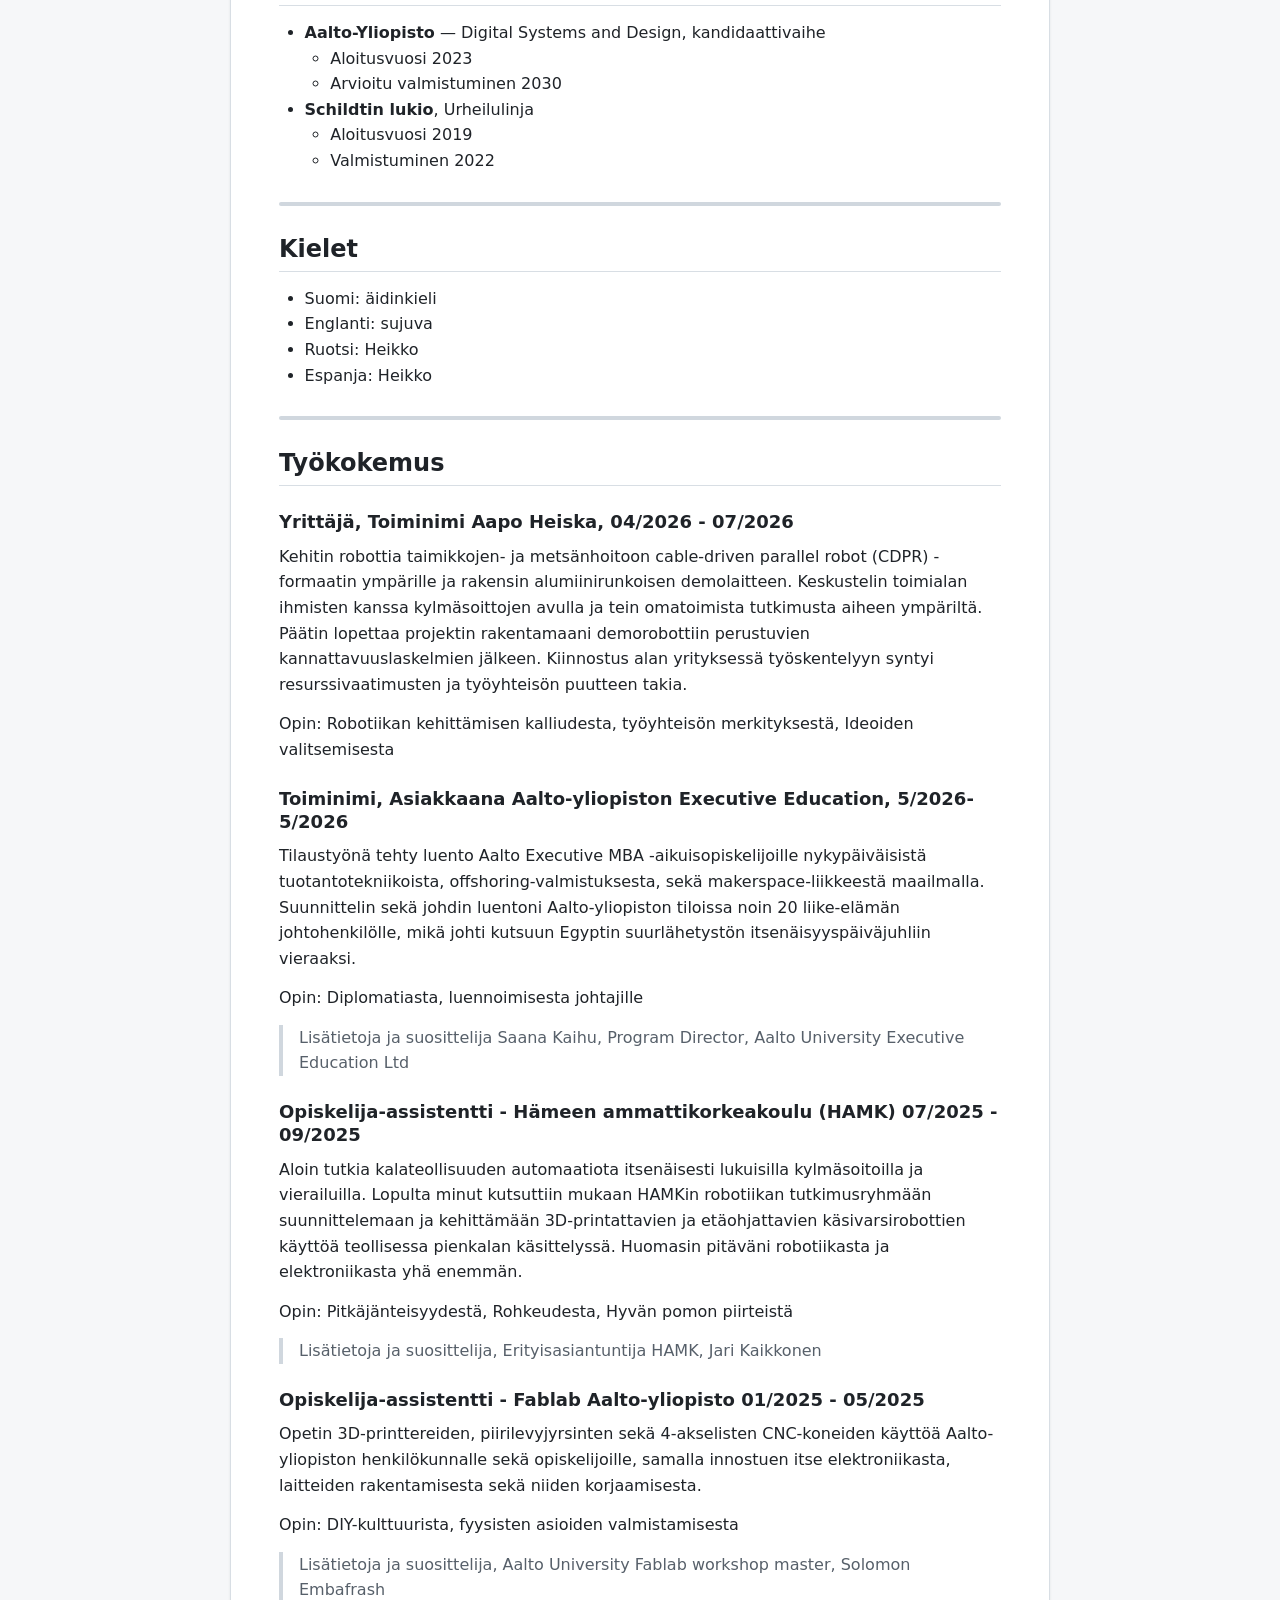
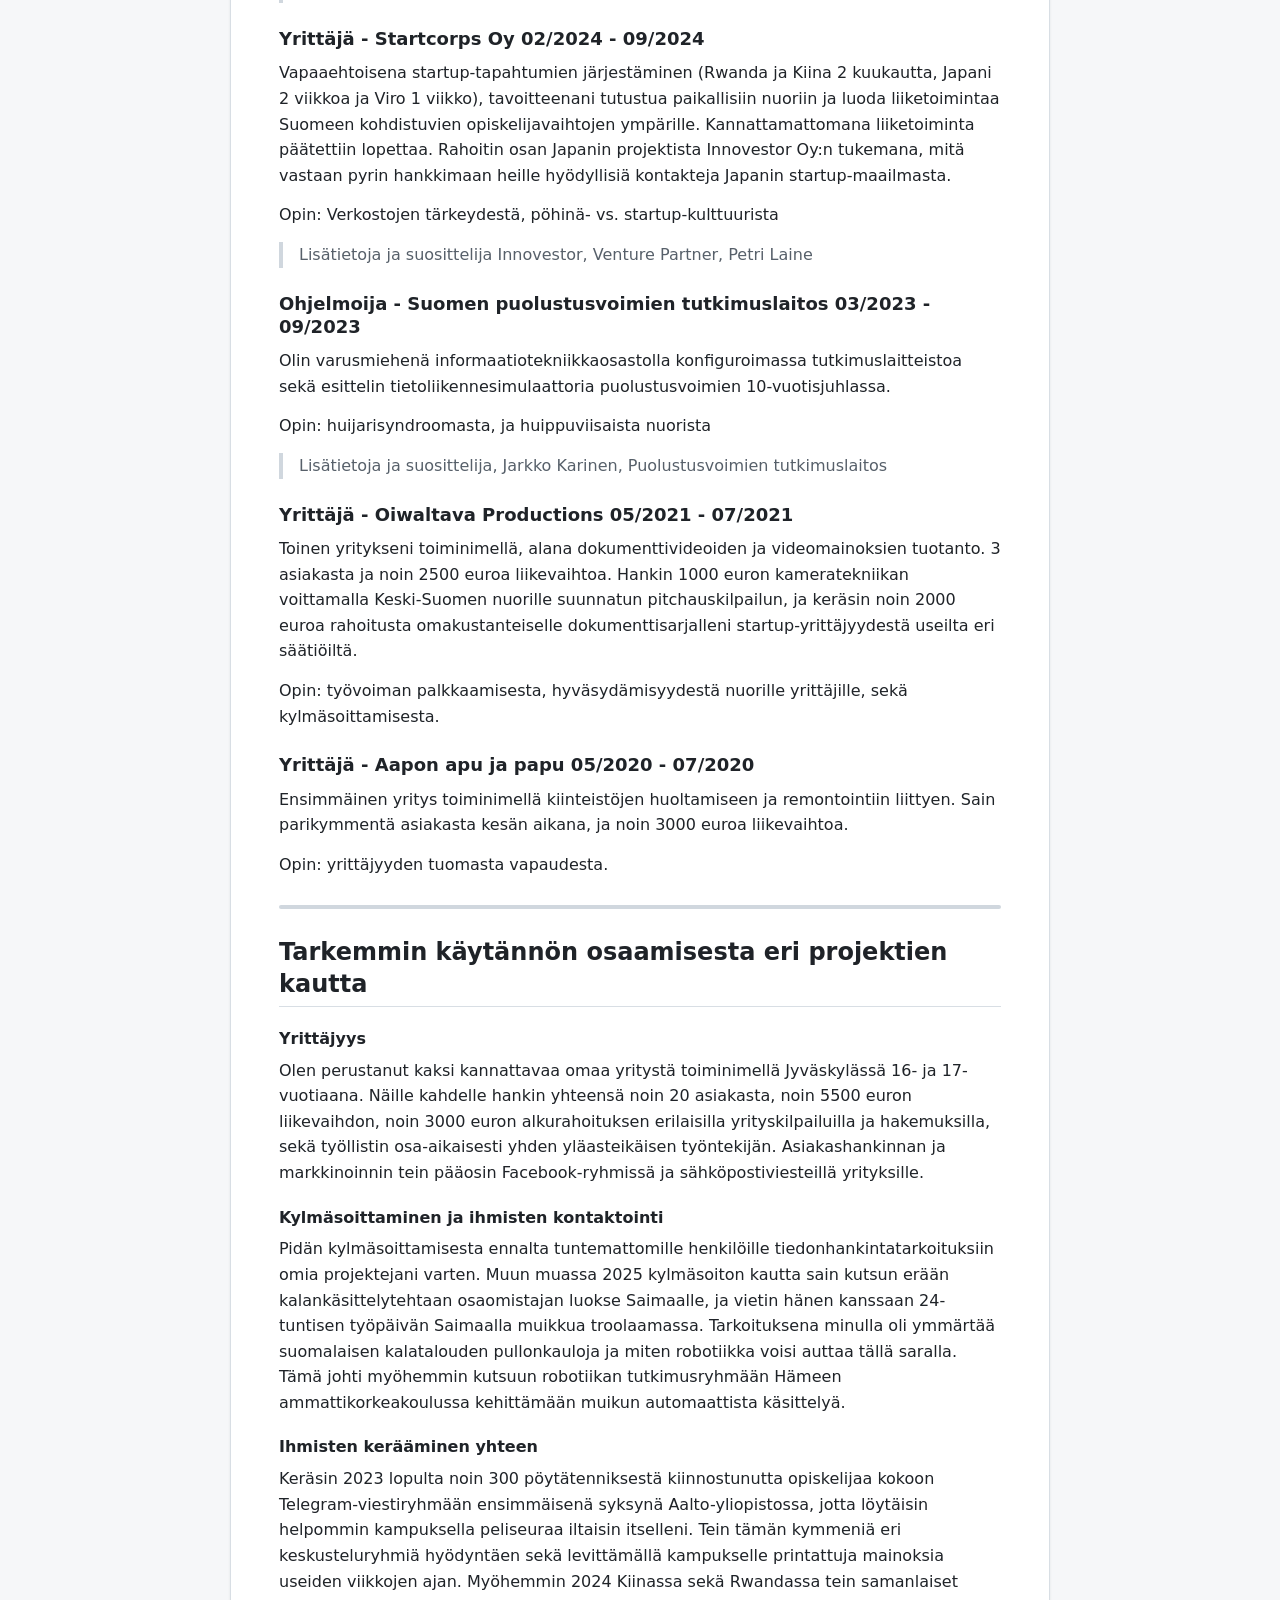
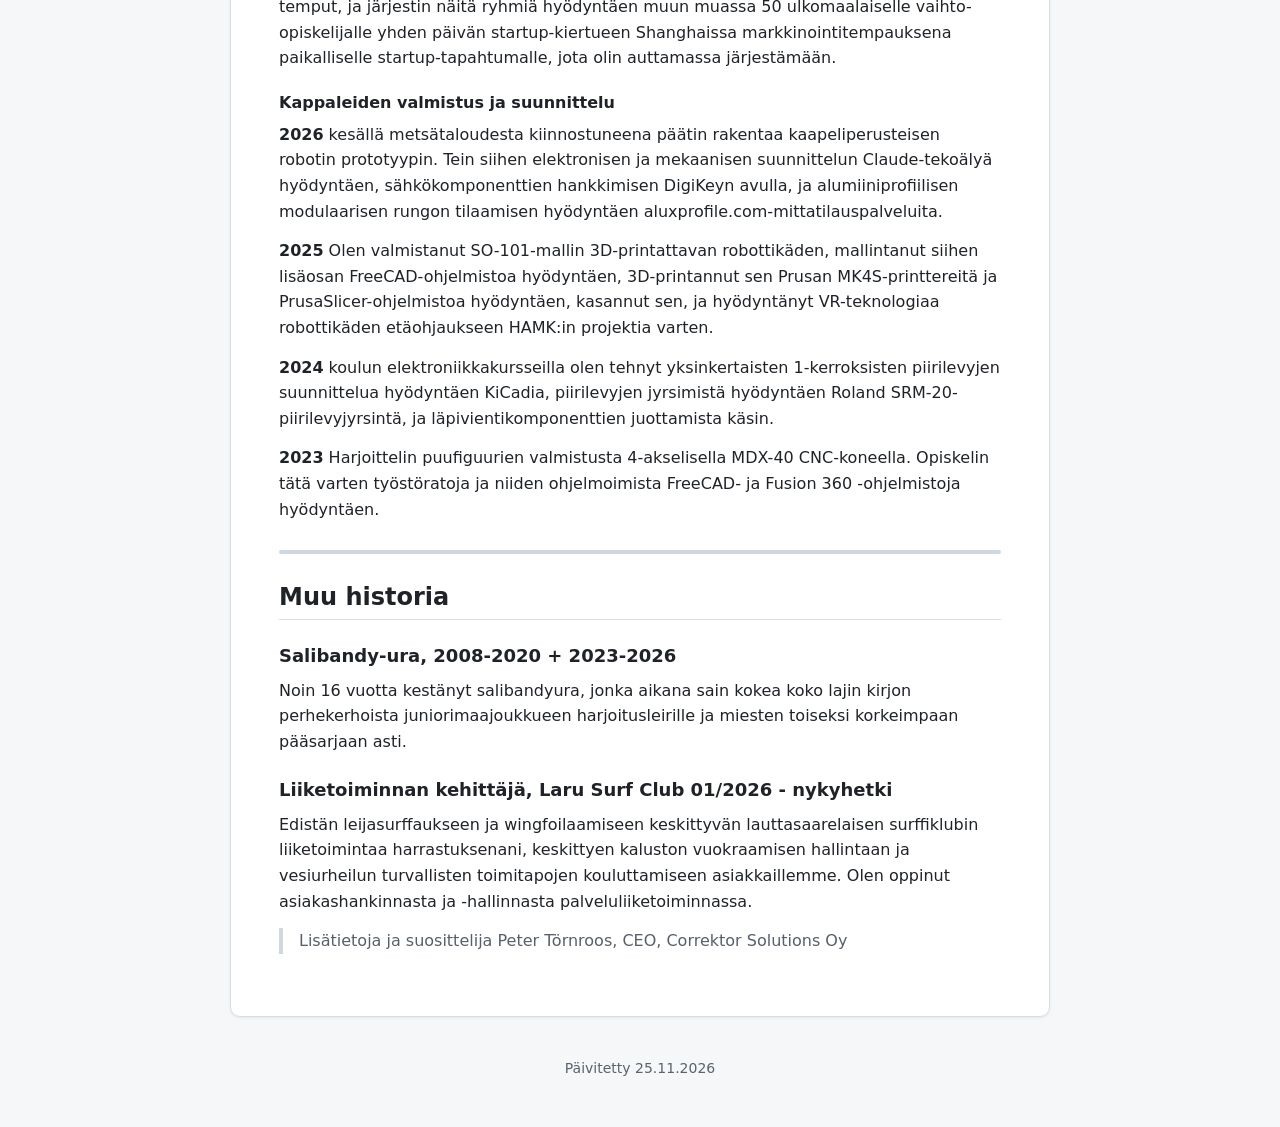
==== commit 75fd90f3: "Update CV 2026-11-25 10:50" ====
--- a/fi.html
+++ b/fi.html
@@ -301,7 +301,7 @@
 <p>Edistän leijasurffaukseen ja wingfoilaamiseen keskittyvän lauttasaarelaisen surffiklubin liiketoimintaa harrastuksenani, keskittyen kaluston vuokraamisen hallintaan ja vesiurheilun turvallisten toimitapojen kouluttamiseen asiakkaillemme. Olen oppinut asiakashankinnasta ja -hallinnasta palveluliiketoiminnassa.</p>
 <blockquote>Lisätietoja ja suosittelija Peter Törnroos, CEO, Correktor Solutions Oy</blockquote></div></details>
   </section>
-  <footer class="muted">Päivitetty 24.11.2026</footer>
+  <footer class="muted">Päivitetty 25.11.2026</footer>
 </main>
 
 <dialog id="viewer" aria-label="Työni pähkinänkuoressa">
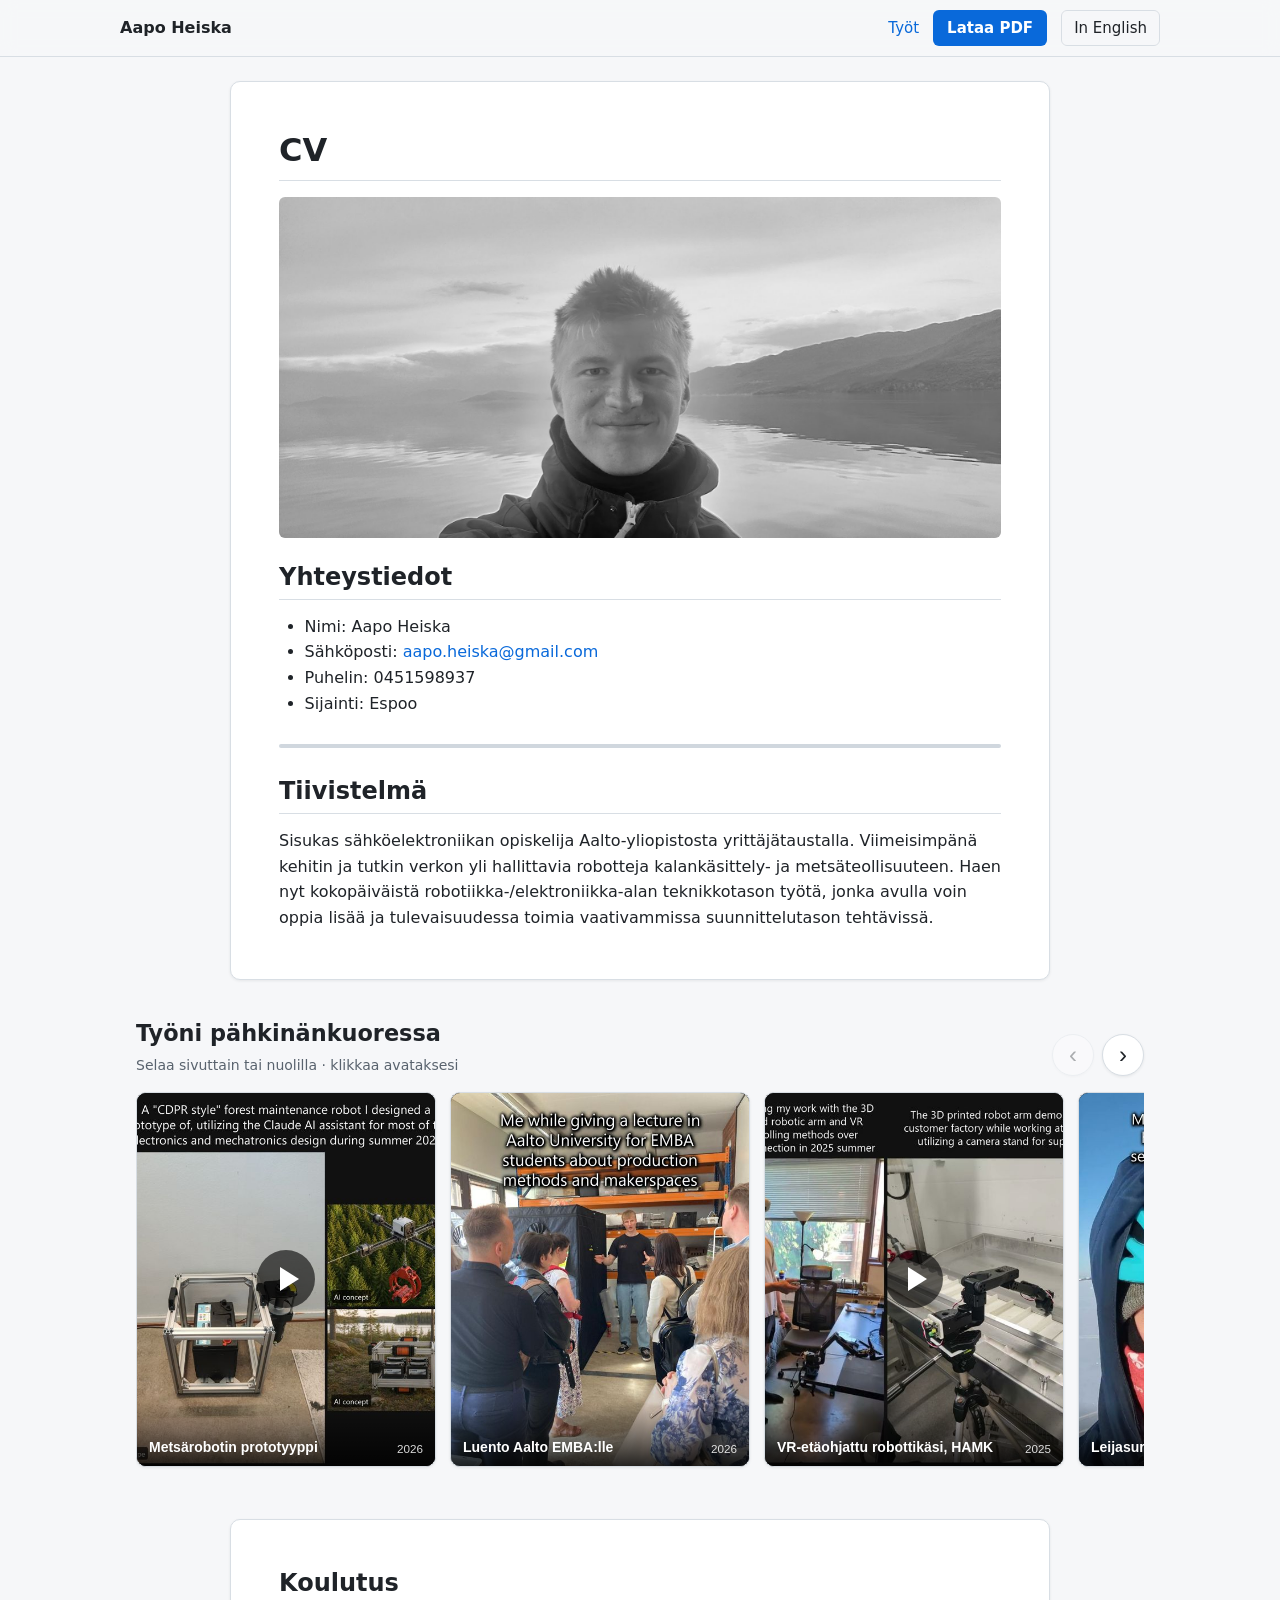
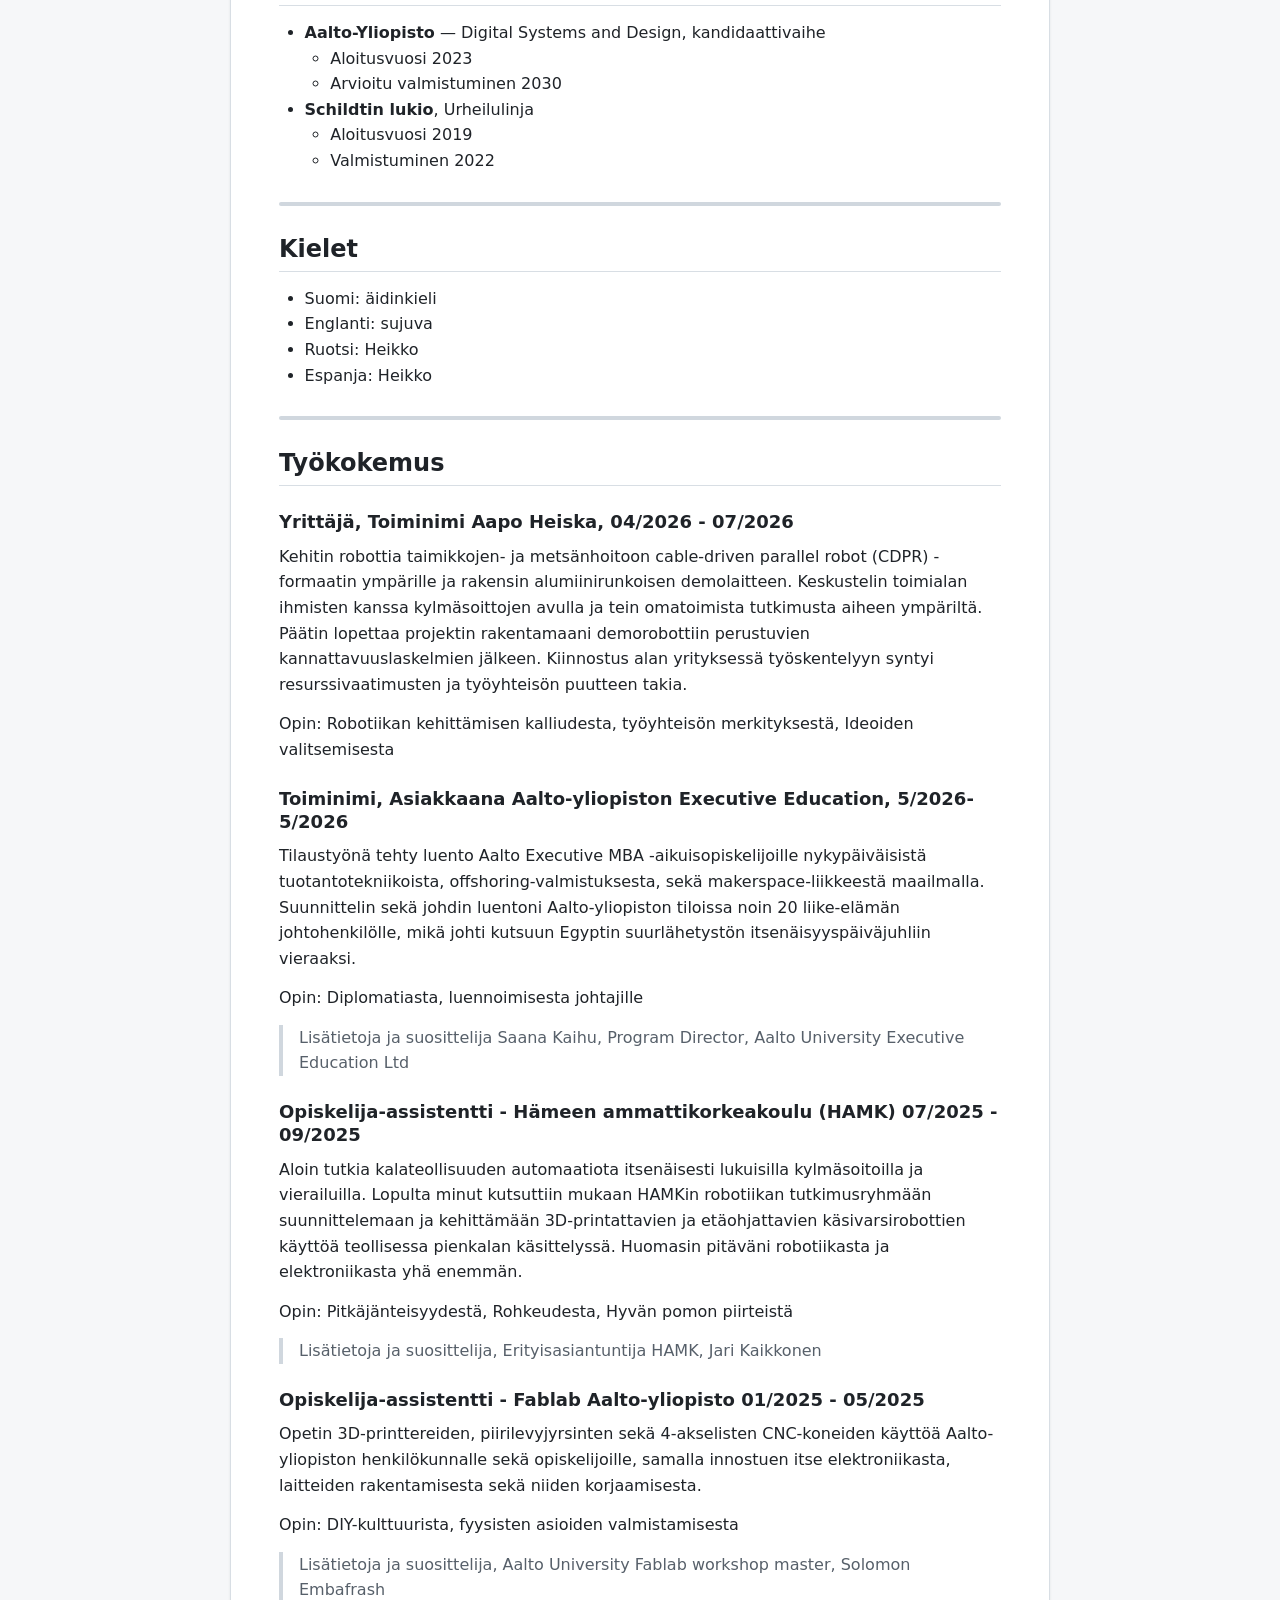
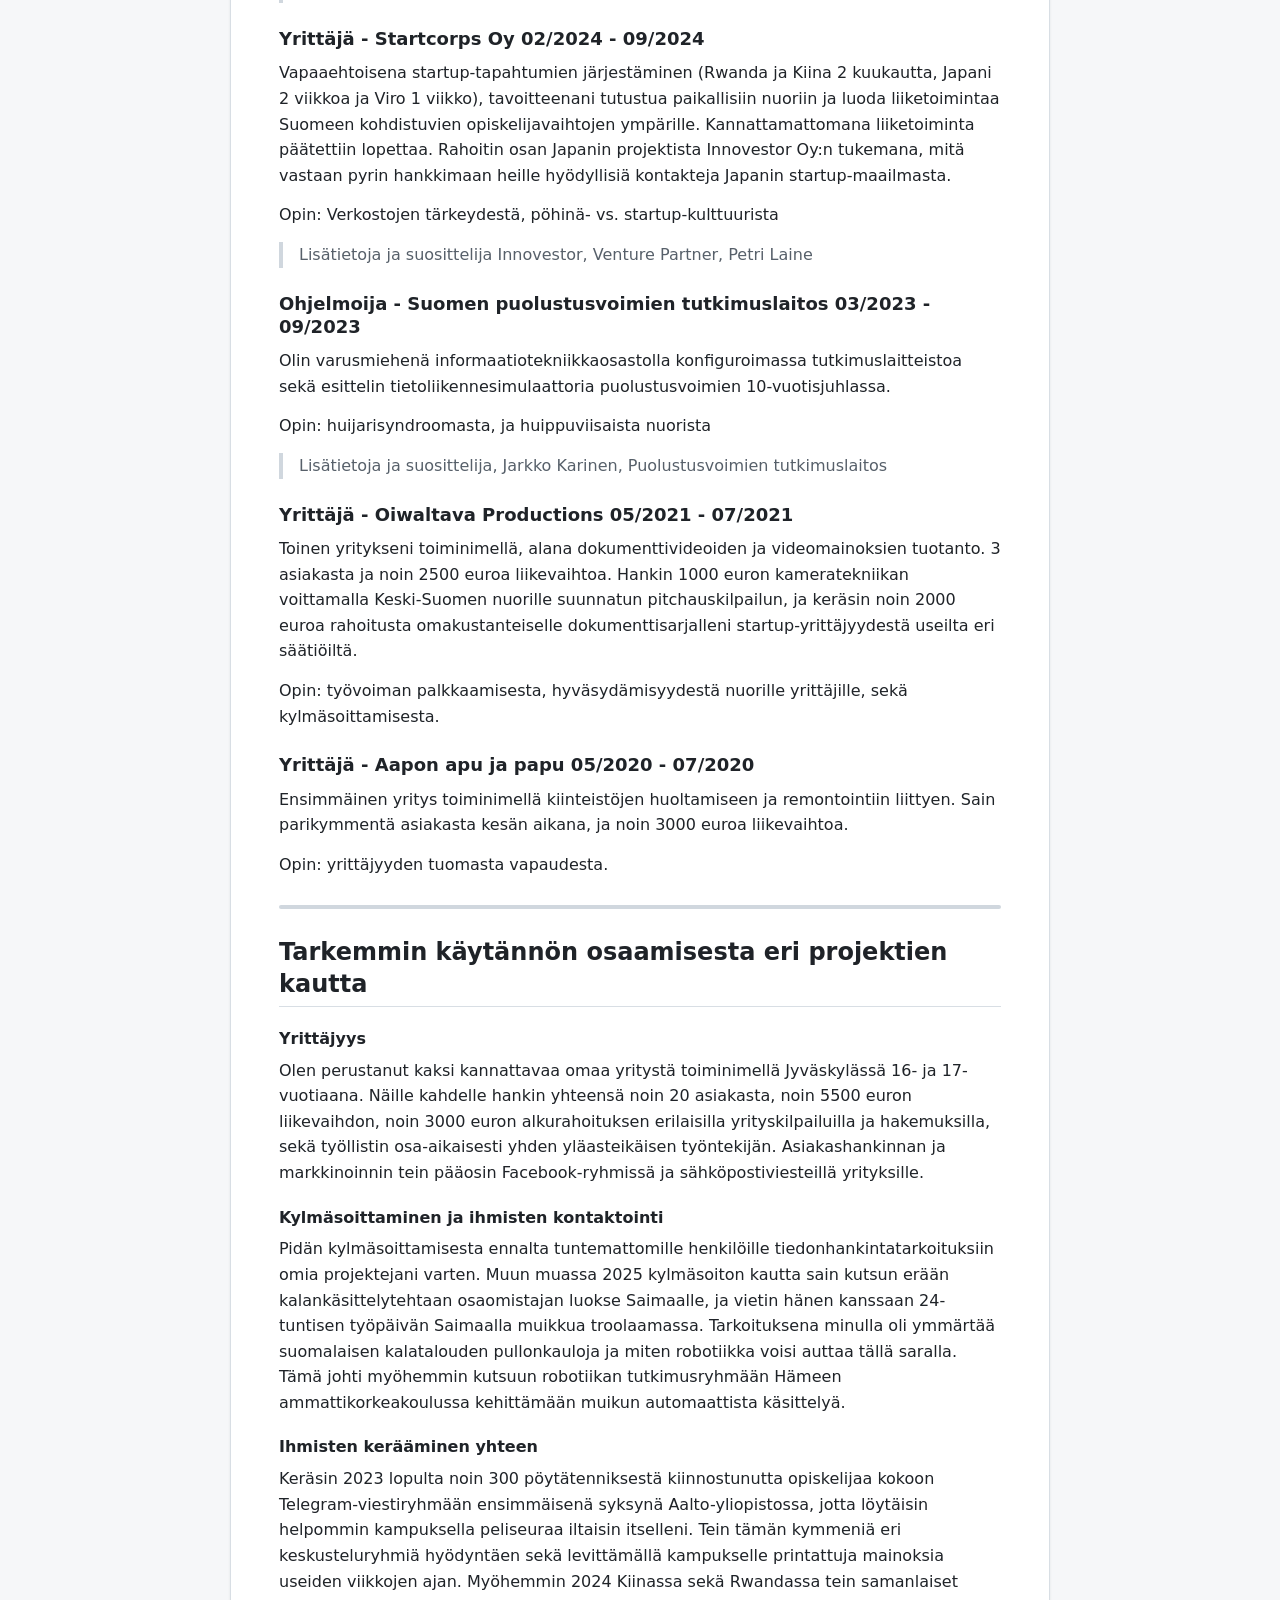
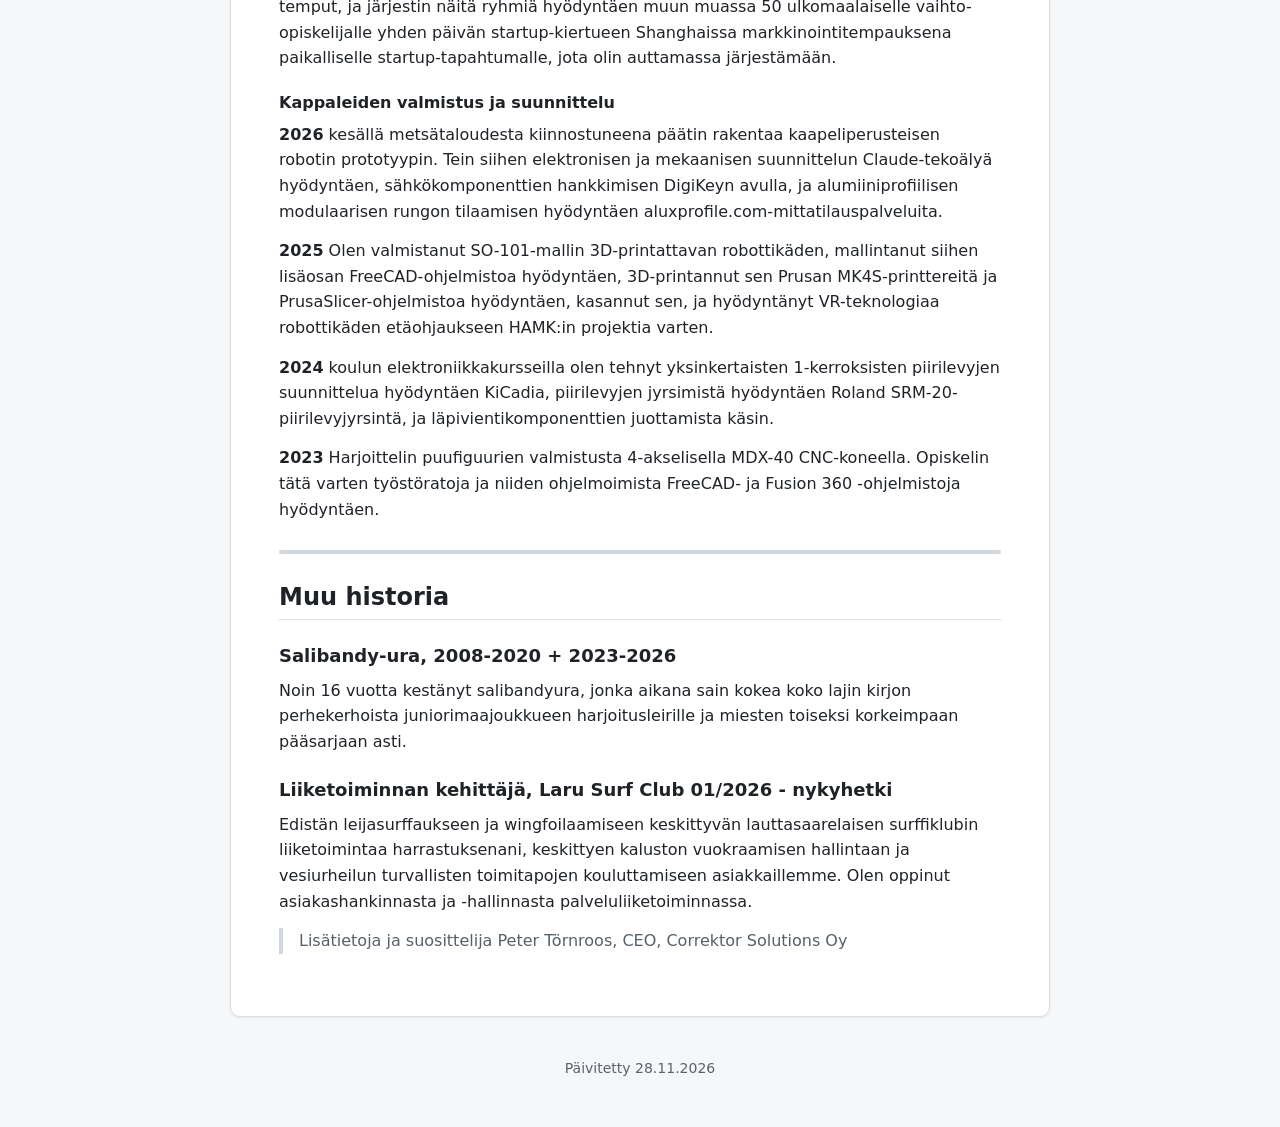
==== commit 68a84c41: "Update CV 2026-11-28 00:39" ====
--- a/fi.html
+++ b/fi.html
@@ -301,7 +301,7 @@
 <p>Edistän leijasurffaukseen ja wingfoilaamiseen keskittyvän lauttasaarelaisen surffiklubin liiketoimintaa harrastuksenani, keskittyen kaluston vuokraamisen hallintaan ja vesiurheilun turvallisten toimitapojen kouluttamiseen asiakkaillemme. Olen oppinut asiakashankinnasta ja -hallinnasta palveluliiketoiminnassa.</p>
 <blockquote>Lisätietoja ja suosittelija Peter Törnroos, CEO, Correktor Solutions Oy</blockquote></div></details>
   </section>
-  <footer class="muted">Päivitetty 25.11.2026</footer>
+  <footer class="muted">Päivitetty 28.11.2026</footer>
 </main>
 
 <dialog id="viewer" aria-label="Työni pähkinänkuoressa">
